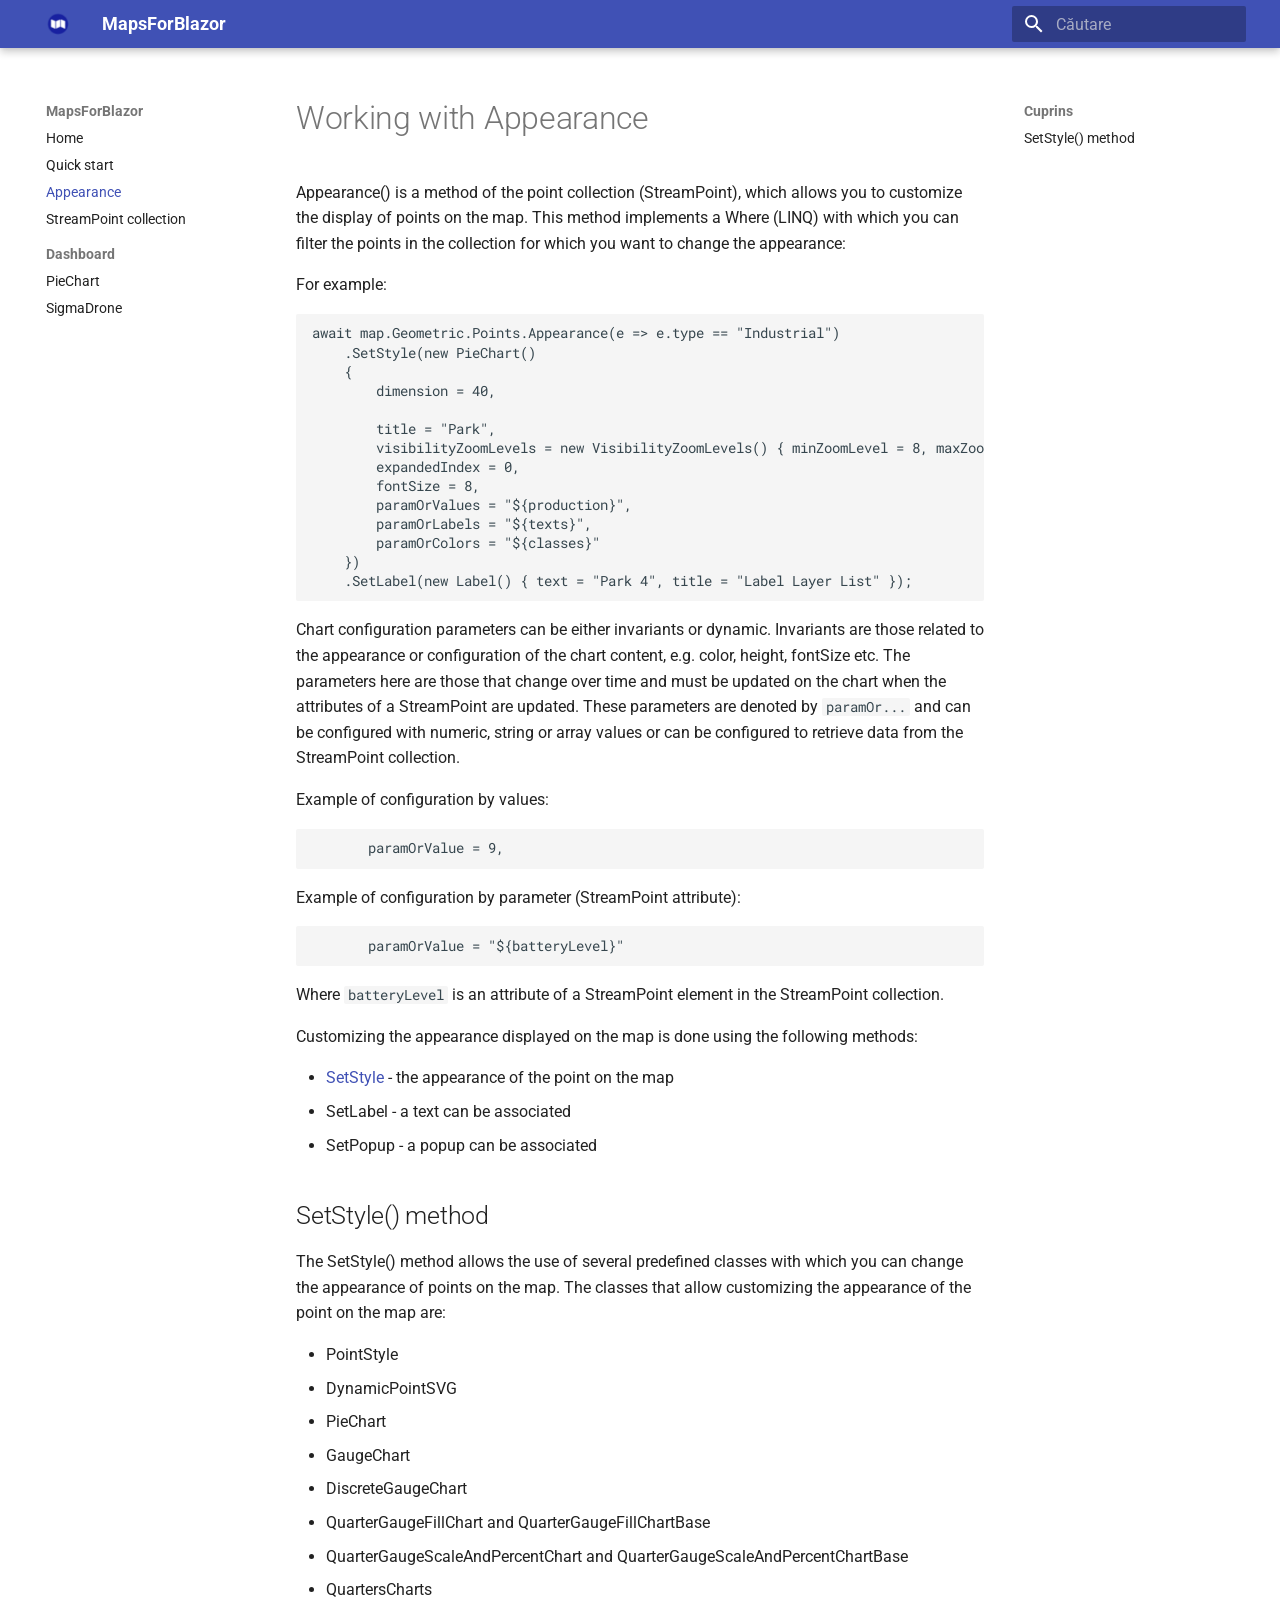
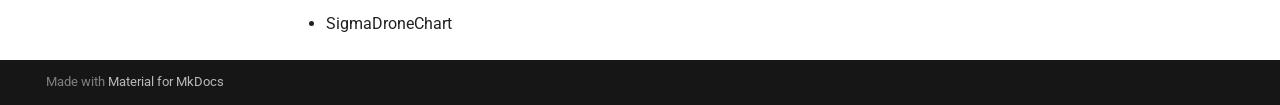
==== Appearance/index.html @ 5c86fb44 "Deployed 54bbfd3 with MkDocs version: 1.6.1" ====
<!doctype html>
<html lang="ro" class="no-js">
  <head>
    
      <meta charset="utf-8">
      <meta name="viewport" content="width=device-width,initial-scale=1">
      
      
      
      
        <link rel="prev" href="../QuickStart/">
      
      
        <link rel="next" href="../StreamPoint/">
      
      
      <link rel="icon" href="../assets/CAL.png">
      <meta name="generator" content="mkdocs-1.6.1, mkdocs-material-9.5.50">
    
    
      
        <title>Appearance - MapsForBlazor</title>
      
    
    
      <link rel="stylesheet" href="../assets/stylesheets/main.a40c8224.min.css">
      
        
        <link rel="stylesheet" href="../assets/stylesheets/palette.06af60db.min.css">
      
      


    
    
      
    
    
      
        
        
        <link rel="preconnect" href="https://fonts.gstatic.com" crossorigin>
        <link rel="stylesheet" href="https://fonts.googleapis.com/css?family=Roboto:300,300i,400,400i,700,700i%7CRoboto+Mono:400,400i,700,700i&display=fallback">
        <style>:root{--md-text-font:"Roboto";--md-code-font:"Roboto Mono"}</style>
      
    
    
    <script>__md_scope=new URL("..",location),__md_hash=e=>[...e].reduce(((e,_)=>(e<<5)-e+_.charCodeAt(0)),0),__md_get=(e,_=localStorage,t=__md_scope)=>JSON.parse(_.getItem(t.pathname+"."+e)),__md_set=(e,_,t=localStorage,a=__md_scope)=>{try{t.setItem(a.pathname+"."+e,JSON.stringify(_))}catch(e){}}</script>
    
      

    
    
    
  </head>
  
  
    
    
      
    
    
    
    
    <body dir="ltr" data-md-color-scheme="default" data-md-color-primary="indigo" data-md-color-accent="indigo">
  
    
    <input class="md-toggle" data-md-toggle="drawer" type="checkbox" id="__drawer" autocomplete="off">
    <input class="md-toggle" data-md-toggle="search" type="checkbox" id="__search" autocomplete="off">
    <label class="md-overlay" for="__drawer"></label>
    <div data-md-component="skip">
      
        
        <a href="#working-with-appearance" class="md-skip">
          Sari la conținut
        </a>
      
    </div>
    <div data-md-component="announce">
      
    </div>
    
    
      

  

<header class="md-header md-header--shadow" data-md-component="header">
  <nav class="md-header__inner md-grid" aria-label="Antet">
    <a href=".." title="MapsForBlazor" class="md-header__button md-logo" aria-label="MapsForBlazor" data-md-component="logo">
      
  <img src="../assets/CAL.png" alt="logo">

    </a>
    <label class="md-header__button md-icon" for="__drawer">
      
      <svg xmlns="http://www.w3.org/2000/svg" viewBox="0 0 24 24"><path d="M3 6h18v2H3zm0 5h18v2H3zm0 5h18v2H3z"/></svg>
    </label>
    <div class="md-header__title" data-md-component="header-title">
      <div class="md-header__ellipsis">
        <div class="md-header__topic">
          <span class="md-ellipsis">
            MapsForBlazor
          </span>
        </div>
        <div class="md-header__topic" data-md-component="header-topic">
          <span class="md-ellipsis">
            
              Appearance
            
          </span>
        </div>
      </div>
    </div>
    
      
        <form class="md-header__option" data-md-component="palette">
  
    
    
    
    <input class="md-option" data-md-color-media="" data-md-color-scheme="default" data-md-color-primary="indigo" data-md-color-accent="indigo"  aria-hidden="true"  type="radio" name="__palette" id="__palette_0">
    
  
    
    
    
    <input class="md-option" data-md-color-media="" data-md-color-scheme="slate" data-md-color-primary="indigo" data-md-color-accent="indigo"  aria-hidden="true"  type="radio" name="__palette" id="__palette_1">
    
  
</form>
      
    
    
      <script>var palette=__md_get("__palette");if(palette&&palette.color){if("(prefers-color-scheme)"===palette.color.media){var media=matchMedia("(prefers-color-scheme: light)"),input=document.querySelector(media.matches?"[data-md-color-media='(prefers-color-scheme: light)']":"[data-md-color-media='(prefers-color-scheme: dark)']");palette.color.media=input.getAttribute("data-md-color-media"),palette.color.scheme=input.getAttribute("data-md-color-scheme"),palette.color.primary=input.getAttribute("data-md-color-primary"),palette.color.accent=input.getAttribute("data-md-color-accent")}for(var[key,value]of Object.entries(palette.color))document.body.setAttribute("data-md-color-"+key,value)}</script>
    
    
    
      <label class="md-header__button md-icon" for="__search">
        
        <svg xmlns="http://www.w3.org/2000/svg" viewBox="0 0 24 24"><path d="M9.5 3A6.5 6.5 0 0 1 16 9.5c0 1.61-.59 3.09-1.56 4.23l.27.27h.79l5 5-1.5 1.5-5-5v-.79l-.27-.27A6.52 6.52 0 0 1 9.5 16 6.5 6.5 0 0 1 3 9.5 6.5 6.5 0 0 1 9.5 3m0 2C7 5 5 7 5 9.5S7 14 9.5 14 14 12 14 9.5 12 5 9.5 5"/></svg>
      </label>
      <div class="md-search" data-md-component="search" role="dialog">
  <label class="md-search__overlay" for="__search"></label>
  <div class="md-search__inner" role="search">
    <form class="md-search__form" name="search">
      <input type="text" class="md-search__input" name="query" aria-label="Căutare" placeholder="Căutare" autocapitalize="off" autocorrect="off" autocomplete="off" spellcheck="false" data-md-component="search-query" required>
      <label class="md-search__icon md-icon" for="__search">
        
        <svg xmlns="http://www.w3.org/2000/svg" viewBox="0 0 24 24"><path d="M9.5 3A6.5 6.5 0 0 1 16 9.5c0 1.61-.59 3.09-1.56 4.23l.27.27h.79l5 5-1.5 1.5-5-5v-.79l-.27-.27A6.52 6.52 0 0 1 9.5 16 6.5 6.5 0 0 1 3 9.5 6.5 6.5 0 0 1 9.5 3m0 2C7 5 5 7 5 9.5S7 14 9.5 14 14 12 14 9.5 12 5 9.5 5"/></svg>
        
        <svg xmlns="http://www.w3.org/2000/svg" viewBox="0 0 24 24"><path d="M20 11v2H8l5.5 5.5-1.42 1.42L4.16 12l7.92-7.92L13.5 5.5 8 11z"/></svg>
      </label>
      <nav class="md-search__options" aria-label="Caută">
        
        <button type="reset" class="md-search__icon md-icon" title="Resetează" aria-label="Resetează" tabindex="-1">
          
          <svg xmlns="http://www.w3.org/2000/svg" viewBox="0 0 24 24"><path d="M19 6.41 17.59 5 12 10.59 6.41 5 5 6.41 10.59 12 5 17.59 6.41 19 12 13.41 17.59 19 19 17.59 13.41 12z"/></svg>
        </button>
      </nav>
      
    </form>
    <div class="md-search__output">
      <div class="md-search__scrollwrap" tabindex="0" data-md-scrollfix>
        <div class="md-search-result" data-md-component="search-result">
          <div class="md-search-result__meta">
            Inițializare căutare
          </div>
          <ol class="md-search-result__list" role="presentation"></ol>
        </div>
      </div>
    </div>
  </div>
</div>
    
    
  </nav>
  
</header>
    
    <div class="md-container" data-md-component="container">
      
      
        
          
        
      
      <main class="md-main" data-md-component="main">
        <div class="md-main__inner md-grid">
          
            
              
              <div class="md-sidebar md-sidebar--primary" data-md-component="sidebar" data-md-type="navigation" >
                <div class="md-sidebar__scrollwrap">
                  <div class="md-sidebar__inner">
                    



<nav class="md-nav md-nav--primary" aria-label="Navigație" data-md-level="0">
  <label class="md-nav__title" for="__drawer">
    <a href=".." title="MapsForBlazor" class="md-nav__button md-logo" aria-label="MapsForBlazor" data-md-component="logo">
      
  <img src="../assets/CAL.png" alt="logo">

    </a>
    MapsForBlazor
  </label>
  
  <ul class="md-nav__list" data-md-scrollfix>
    
      
      
  
  
  
  
    <li class="md-nav__item">
      <a href=".." class="md-nav__link">
        
  
  <span class="md-ellipsis">
    Home
  </span>
  

      </a>
    </li>
  

    
      
      
  
  
  
  
    <li class="md-nav__item">
      <a href="../QuickStart/" class="md-nav__link">
        
  
  <span class="md-ellipsis">
    Quick start
  </span>
  

      </a>
    </li>
  

    
      
      
  
  
    
  
  
  
    <li class="md-nav__item md-nav__item--active">
      
      <input class="md-nav__toggle md-toggle" type="checkbox" id="__toc">
      
      
        
      
      
        <label class="md-nav__link md-nav__link--active" for="__toc">
          
  
  <span class="md-ellipsis">
    Appearance
  </span>
  

          <span class="md-nav__icon md-icon"></span>
        </label>
      
      <a href="./" class="md-nav__link md-nav__link--active">
        
  
  <span class="md-ellipsis">
    Appearance
  </span>
  

      </a>
      
        

<nav class="md-nav md-nav--secondary" aria-label="Cuprins">
  
  
  
    
  
  
    <label class="md-nav__title" for="__toc">
      <span class="md-nav__icon md-icon"></span>
      Cuprins
    </label>
    <ul class="md-nav__list" data-md-component="toc" data-md-scrollfix>
      
        <li class="md-nav__item">
  <a href="#setstyle-method" class="md-nav__link">
    <span class="md-ellipsis">
      SetStyle() method
    </span>
  </a>
  
</li>
      
    </ul>
  
</nav>
      
    </li>
  

    
      
      
  
  
  
  
    <li class="md-nav__item">
      <a href="../StreamPoint/" class="md-nav__link">
        
  
  <span class="md-ellipsis">
    StreamPoint collection
  </span>
  

      </a>
    </li>
  

    
      
      
  
  
  
  
    
    
    
      
        
        
      
    
    
    <li class="md-nav__item md-nav__item--section md-nav__item--nested">
      
        
        
          
        
        <input class="md-nav__toggle md-toggle md-toggle--indeterminate" type="checkbox" id="__nav_5" >
        
          
          <label class="md-nav__link" for="__nav_5" id="__nav_5_label" tabindex="">
            
  
  <span class="md-ellipsis">
    Dashboard
  </span>
  

            <span class="md-nav__icon md-icon"></span>
          </label>
        
        <nav class="md-nav" data-md-level="1" aria-labelledby="__nav_5_label" aria-expanded="false">
          <label class="md-nav__title" for="__nav_5">
            <span class="md-nav__icon md-icon"></span>
            Dashboard
          </label>
          <ul class="md-nav__list" data-md-scrollfix>
            
              
                
  
  
  
  
    <li class="md-nav__item">
      <a href="../PieChart/" class="md-nav__link">
        
  
  <span class="md-ellipsis">
    PieChart
  </span>
  

      </a>
    </li>
  

              
            
              
                
  
  
  
  
    <li class="md-nav__item">
      <a href="../Drone/" class="md-nav__link">
        
  
  <span class="md-ellipsis">
    SigmaDrone
  </span>
  

      </a>
    </li>
  

              
            
          </ul>
        </nav>
      
    </li>
  

    
  </ul>
</nav>
                  </div>
                </div>
              </div>
            
            
              
              <div class="md-sidebar md-sidebar--secondary" data-md-component="sidebar" data-md-type="toc" >
                <div class="md-sidebar__scrollwrap">
                  <div class="md-sidebar__inner">
                    

<nav class="md-nav md-nav--secondary" aria-label="Cuprins">
  
  
  
    
  
  
    <label class="md-nav__title" for="__toc">
      <span class="md-nav__icon md-icon"></span>
      Cuprins
    </label>
    <ul class="md-nav__list" data-md-component="toc" data-md-scrollfix>
      
        <li class="md-nav__item">
  <a href="#setstyle-method" class="md-nav__link">
    <span class="md-ellipsis">
      SetStyle() method
    </span>
  </a>
  
</li>
      
    </ul>
  
</nav>
                  </div>
                </div>
              </div>
            
          
          
            <div class="md-content" data-md-component="content">
              <article class="md-content__inner md-typeset">
                
                  


<h1 id="working-with-appearance">Working with Appearance</h1>
<p>Appearance() is a method of the point collection (StreamPoint), which allows you to customize the display of points on the map. This method implements a Where (LINQ) with which you can filter the points in the collection for which you want to change the appearance:</p>
<p>For example:</p>
<pre><code>await map.Geometric.Points.Appearance(e =&gt; e.type == "Industrial")
    .SetStyle(new PieChart()
    {
        dimension = 40,

        title = "Park",
        visibilityZoomLevels = new VisibilityZoomLevels() { minZoomLevel = 8, maxZoomLevel = 10 },
        expandedIndex = 0,
        fontSize = 8,
        paramOrValues = "${production}",
        paramOrLabels = "${texts}",
        paramOrColors = "${classes}"
    })
    .SetLabel(new Label() { text = "Park 4", title = "Label Layer List" });
</code></pre>
<p>Chart configuration parameters can be either invariants or dynamic. Invariants are those related to the appearance or configuration of the chart content, e.g. color, height, fontSize etc.
The parameters here are those that change over time and must be updated on the chart when the attributes of a StreamPoint are updated. 
These parameters are denoted by <code>paramOr...</code> and can be configured with numeric, string or array values ​​or can be configured to retrieve data from the StreamPoint collection.</p>
<p>Example of configuration by values:</p>
<pre><code>       paramOrValue = 9,
</code></pre>
<p>Example of configuration by parameter (StreamPoint attribute):</p>
<pre><code>       paramOrValue = "${batteryLevel}"
</code></pre>
<p>Where <code>batteryLevel</code> is an attribute of a StreamPoint element in the StreamPoint collection.</p>
<p>Customizing the appearance displayed on the map is done using the following methods:</p>
<ul>
<li><a href="https://github.com/ichim/MapsForBlazor-nuget/tree/main/StreamPoint%20Collection/Appearance/SetStyle">SetStyle</a> - the appearance of the point on the map</li>
<li>SetLabel - a text can be associated</li>
<li>SetPopup - a popup can be associated</li>
</ul>
<h2 id="setstyle-method">SetStyle() method</h2>
<p>The SetStyle() method allows the use of several predefined classes with which you can change the appearance of points on the map.
The classes that allow customizing the appearance of the point on the map are:</p>
<ul>
<li>PointStyle</li>
<li>DynamicPointSVG</li>
<li>PieChart</li>
<li>GaugeChart</li>
<li>DiscreteGaugeChart</li>
<li>QuarterGaugeFillChart and QuarterGaugeFillChartBase</li>
<li>QuarterGaugeScaleAndPercentChart and QuarterGaugeScaleAndPercentChartBase</li>
<li>QuartersCharts</li>
<li>SigmaDroneChart</li>
</ul>












                
              </article>
            </div>
          
          
<script>var target=document.getElementById(location.hash.slice(1));target&&target.name&&(target.checked=target.name.startsWith("__tabbed_"))</script>
        </div>
        
      </main>
      
        <footer class="md-footer">
  
  <div class="md-footer-meta md-typeset">
    <div class="md-footer-meta__inner md-grid">
      <div class="md-copyright">
  
  
    Made with
    <a href="https://squidfunk.github.io/mkdocs-material/" target="_blank" rel="noopener">
      Material for MkDocs
    </a>
  
</div>
      
    </div>
  </div>
</footer>
      
    </div>
    <div class="md-dialog" data-md-component="dialog">
      <div class="md-dialog__inner md-typeset"></div>
    </div>
    
    
    <script id="__config" type="application/json">{"base": "..", "features": ["navigation.sections", "navigation.expand"], "search": "../assets/javascripts/workers/search.f8cc74c7.min.js", "translations": {"clipboard.copied": "Copiat \u00een clipboard", "clipboard.copy": "Copiaz\u0103 \u00een clipboard", "search.result.more.one": "\u00cenc\u0103 1 pe aceast\u0103 pagin\u0103", "search.result.more.other": "\u00cenc\u0103 # pe aceast\u0103 pagin\u0103", "search.result.none": "Nu a fost g\u0103sit niciun document", "search.result.one": "1 document g\u0103sit", "search.result.other": "# documente g\u0103site", "search.result.placeholder": "Tasteaz\u0103 pentru a \u00eencepe c\u0103utarea", "search.result.term.missing": "Lips\u0103", "select.version": "Selecteaz\u0103 versuine"}}</script>
    
    
      <script src="../assets/javascripts/bundle.60a45f97.min.js"></script>
      
    
  </body>
</html>
---- assets/stylesheets/main.a40c8224.min.css ----
@charset "UTF-8";html{-webkit-text-size-adjust:none;-moz-text-size-adjust:none;text-size-adjust:none;box-sizing:border-box}*,:after,:before{box-sizing:inherit}@media (prefers-reduced-motion){*,:after,:before{transition:none!important}}body{margin:0}a,button,input,label{-webkit-tap-highlight-color:transparent}a{color:inherit;text-decoration:none}hr{border:0;box-sizing:initial;display:block;height:.05rem;overflow:visible;padding:0}small{font-size:80%}sub,sup{line-height:1em}img{border-style:none}table{border-collapse:initial;border-spacing:0}td,th{font-weight:400;vertical-align:top}button{background:#0000;border:0;font-family:inherit;font-size:inherit;margin:0;padding:0}input{border:0;outline:none}:root{--md-primary-fg-color:#4051b5;--md-primary-fg-color--light:#5d6cc0;--md-primary-fg-color--dark:#303fa1;--md-primary-bg-color:#fff;--md-primary-bg-color--light:#ffffffb3;--md-accent-fg-color:#526cfe;--md-accent-fg-color--transparent:#526cfe1a;--md-accent-bg-color:#fff;--md-accent-bg-color--light:#ffffffb3}[data-md-color-scheme=default]{color-scheme:light}[data-md-color-scheme=default] img[src$="#gh-dark-mode-only"],[data-md-color-scheme=default] img[src$="#only-dark"]{display:none}:root,[data-md-color-scheme=default]{--md-hue:225deg;--md-default-fg-color:#000000de;--md-default-fg-color--light:#0000008a;--md-default-fg-color--lighter:#00000052;--md-default-fg-color--lightest:#00000012;--md-default-bg-color:#fff;--md-default-bg-color--light:#ffffffb3;--md-default-bg-color--lighter:#ffffff4d;--md-default-bg-color--lightest:#ffffff1f;--md-code-fg-color:#36464e;--md-code-bg-color:#f5f5f5;--md-code-hl-color:#4287ff;--md-code-hl-color--light:#4287ff1a;--md-code-hl-number-color:#d52a2a;--md-code-hl-special-color:#db1457;--md-code-hl-function-color:#a846b9;--md-code-hl-constant-color:#6e59d9;--md-code-hl-keyword-color:#3f6ec6;--md-code-hl-string-color:#1c7d4d;--md-code-hl-name-color:var(--md-code-fg-color);--md-code-hl-operator-color:var(--md-default-fg-color--light);--md-code-hl-punctuation-color:var(--md-default-fg-color--light);--md-code-hl-comment-color:var(--md-default-fg-color--light);--md-code-hl-generic-color:var(--md-default-fg-color--light);--md-code-hl-variable-color:var(--md-default-fg-color--light);--md-typeset-color:var(--md-default-fg-color);--md-typeset-a-color:var(--md-primary-fg-color);--md-typeset-del-color:#f5503d26;--md-typeset-ins-color:#0bd57026;--md-typeset-kbd-color:#fafafa;--md-typeset-kbd-accent-color:#fff;--md-typeset-kbd-border-color:#b8b8b8;--md-typeset-mark-color:#ffff0080;--md-typeset-table-color:#0000001f;--md-typeset-table-color--light:rgba(0,0,0,.035);--md-admonition-fg-color:var(--md-default-fg-color);--md-admonition-bg-color:var(--md-default-bg-color);--md-warning-fg-color:#000000de;--md-warning-bg-color:#ff9;--md-footer-fg-color:#fff;--md-footer-fg-color--light:#ffffffb3;--md-footer-fg-color--lighter:#ffffff73;--md-footer-bg-color:#000000de;--md-footer-bg-color--dark:#00000052;--md-shadow-z1:0 0.2rem 0.5rem #0000000d,0 0 0.05rem #0000001a;--md-shadow-z2:0 0.2rem 0.5rem #0000001a,0 0 0.05rem #00000040;--md-shadow-z3:0 0.2rem 0.5rem #0003,0 0 0.05rem #00000059}.md-icon svg{fill:currentcolor;display:block;height:1.2rem;width:1.2rem}body{-webkit-font-smoothing:antialiased;-moz-osx-font-smoothing:grayscale;--md-text-font-family:var(--md-text-font,_),-apple-system,BlinkMacSystemFont,Helvetica,Arial,sans-serif;--md-code-font-family:var(--md-code-font,_),SFMono-Regular,Consolas,Menlo,monospace}aside,body,input{font-feature-settings:"kern","liga";color:var(--md-typeset-color);font-family:var(--md-text-font-family)}code,kbd,pre{font-feature-settings:"kern";font-family:var(--md-code-font-family)}:root{--md-typeset-table-sort-icon:url('data:image/svg+xml;charset=utf-8,<svg xmlns="http://www.w3.org/2000/svg" viewBox="0 0 24 24"><path d="m18 21-4-4h3V7h-3l4-4 4 4h-3v10h3M2 19v-2h10v2M2 13v-2h7v2M2 7V5h4v2z"/></svg>');--md-typeset-table-sort-icon--asc:url('data:image/svg+xml;charset=utf-8,<svg xmlns="http://www.w3.org/2000/svg" viewBox="0 0 24 24"><path d="M19 17h3l-4 4-4-4h3V3h2M2 17h10v2H2M6 5v2H2V5m0 6h7v2H2z"/></svg>');--md-typeset-table-sort-icon--desc:url('data:image/svg+xml;charset=utf-8,<svg xmlns="http://www.w3.org/2000/svg" viewBox="0 0 24 24"><path d="M19 7h3l-4-4-4 4h3v14h2M2 17h10v2H2M6 5v2H2V5m0 6h7v2H2z"/></svg>')}.md-typeset{-webkit-print-color-adjust:exact;color-adjust:exact;font-size:.8rem;line-height:1.6}@media print{.md-typeset{font-size:.68rem}}.md-typeset blockquote,.md-typeset dl,.md-typeset figure,.md-typeset ol,.md-typeset pre,.md-typeset ul{margin-bottom:1em;margin-top:1em}.md-typeset h1{color:var(--md-default-fg-color--light);font-size:2em;line-height:1.3;margin:0 0 1.25em}.md-typeset h1,.md-typeset h2{font-weight:300;letter-spacing:-.01em}.md-typeset h2{font-size:1.5625em;line-height:1.4;margin:1.6em 0 .64em}.md-typeset h3{font-size:1.25em;font-weight:400;letter-spacing:-.01em;line-height:1.5;margin:1.6em 0 .8em}.md-typeset h2+h3{margin-top:.8em}.md-typeset h4{font-weight:700;letter-spacing:-.01em;margin:1em 0}.md-typeset h5,.md-typeset h6{color:var(--md-default-fg-color--light);font-size:.8em;font-weight:700;letter-spacing:-.01em;margin:1.25em 0}.md-typeset h5{text-transform:uppercase}.md-typeset h5 code{text-transform:none}.md-typeset hr{border-bottom:.05rem solid var(--md-default-fg-color--lightest);display:flow-root;margin:1.5em 0}.md-typeset a{color:var(--md-typeset-a-color);word-break:break-word}.md-typeset a,.md-typeset a:before{transition:color 125ms}.md-typeset a:focus,.md-typeset a:hover{color:var(--md-accent-fg-color)}.md-typeset a:focus code,.md-typeset a:hover code{background-color:var(--md-accent-fg-color--transparent)}.md-typeset a code{color:currentcolor;transition:background-color 125ms}.md-typeset a.focus-visible{outline-color:var(--md-accent-fg-color);outline-offset:.2rem}.md-typeset code,.md-typeset kbd,.md-typeset pre{color:var(--md-code-fg-color);direction:ltr;font-variant-ligatures:none}@media print{.md-typeset code,.md-typeset kbd,.md-typeset pre{white-space:pre-wrap}}.md-typeset code{background-color:var(--md-code-bg-color);border-radius:.1rem;-webkit-box-decoration-break:clone;box-decoration-break:clone;font-size:.85em;padding:0 .2941176471em;word-break:break-word}.md-typeset code:not(.focus-visible){-webkit-tap-highlight-color:transparent;outline:none}.md-typeset pre{display:flow-root;line-height:1.4;position:relative}.md-typeset pre>code{-webkit-box-decoration-break:slice;box-decoration-break:slice;box-shadow:none;display:block;margin:0;outline-color:var(--md-accent-fg-color);overflow:auto;padding:.7720588235em 1.1764705882em;scrollbar-color:var(--md-default-fg-color--lighter) #0000;scrollbar-width:thin;touch-action:auto;word-break:normal}.md-typeset pre>code:hover{scrollbar-color:var(--md-accent-fg-color) #0000}.md-typeset pre>code::-webkit-scrollbar{height:.2rem;width:.2rem}.md-typeset pre>code::-webkit-scrollbar-thumb{background-color:var(--md-default-fg-color--lighter)}.md-typeset pre>code::-webkit-scrollbar-thumb:hover{background-color:var(--md-accent-fg-color)}.md-typeset kbd{background-color:var(--md-typeset-kbd-color);border-radius:.1rem;box-shadow:0 .1rem 0 .05rem var(--md-typeset-kbd-border-color),0 .1rem 0 var(--md-typeset-kbd-border-color),0 -.1rem .2rem var(--md-typeset-kbd-accent-color) inset;color:var(--md-default-fg-color);display:inline-block;font-size:.75em;padding:0 .6666666667em;vertical-align:text-top;word-break:break-word}.md-typeset mark{background-color:var(--md-typeset-mark-color);-webkit-box-decoration-break:clone;box-decoration-break:clone;color:inherit;word-break:break-word}.md-typeset abbr{border-bottom:.05rem dotted var(--md-default-fg-color--light);cursor:help;text-decoration:none}.md-typeset small{opacity:.75}[dir=ltr] .md-typeset sub,[dir=ltr] .md-typeset sup{margin-left:.078125em}[dir=rtl] .md-typeset sub,[dir=rtl] .md-typeset sup{margin-right:.078125em}[dir=ltr] .md-typeset blockquote{padding-left:.6rem}[dir=rtl] .md-typeset blockquote{padding-right:.6rem}[dir=ltr] .md-typeset blockquote{border-left:.2rem solid var(--md-default-fg-color--lighter)}[dir=rtl] .md-typeset blockquote{border-right:.2rem solid var(--md-default-fg-color--lighter)}.md-typeset blockquote{color:var(--md-default-fg-color--light);margin-left:0;margin-right:0}.md-typeset ul{list-style-type:disc}.md-typeset ul[type]{list-style-type:revert-layer}[dir=ltr] .md-typeset ol,[dir=ltr] .md-typeset ul{margin-left:.625em}[dir=rtl] .md-typeset ol,[dir=rtl] .md-typeset ul{margin-right:.625em}.md-typeset ol,.md-typeset ul{padding:0}.md-typeset ol:not([hidden]),.md-typeset ul:not([hidden]){display:flow-root}.md-typeset ol ol,.md-typeset ul ol{list-style-type:lower-alpha}.md-typeset ol ol ol,.md-typeset ul ol ol{list-style-type:lower-roman}.md-typeset ol ol ol ol,.md-typeset ul ol ol ol{list-style-type:upper-alpha}.md-typeset ol ol ol ol ol,.md-typeset ul ol ol ol ol{list-style-type:upper-roman}.md-typeset ol[type],.md-typeset ul[type]{list-style-type:revert-layer}[dir=ltr] .md-typeset ol li,[dir=ltr] .md-typeset ul li{margin-left:1.25em}[dir=rtl] .md-typeset ol li,[dir=rtl] .md-typeset ul li{margin-right:1.25em}.md-typeset ol li,.md-typeset ul li{margin-bottom:.5em}.md-typeset ol li blockquote,.md-typeset ol li p,.md-typeset ul li blockquote,.md-typeset ul li p{margin:.5em 0}.md-typeset ol li:last-child,.md-typeset ul li:last-child{margin-bottom:0}[dir=ltr] .md-typeset ol li ol,[dir=ltr] .md-typeset ol li ul,[dir=ltr] .md-typeset ul li ol,[dir=ltr] .md-typeset ul li ul{margin-left:.625em}[dir=rtl] .md-typeset ol li ol,[dir=rtl] .md-typeset ol li ul,[dir=rtl] .md-typeset ul li ol,[dir=rtl] .md-typeset ul li ul{margin-right:.625em}.md-typeset ol li ol,.md-typeset ol li ul,.md-typeset ul li ol,.md-typeset ul li ul{margin-bottom:.5em;margin-top:.5em}[dir=ltr] .md-typeset dd{margin-left:1.875em}[dir=rtl] .md-typeset dd{margin-right:1.875em}.md-typeset dd{margin-bottom:1.5em;margin-top:1em}.md-typeset img,.md-typeset svg,.md-typeset video{height:auto;max-width:100%}.md-typeset img[align=left]{margin:1em 1em 1em 0}.md-typeset img[align=right]{margin:1em 0 1em 1em}.md-typeset img[align]:only-child{margin-top:0}.md-typeset figure{display:flow-root;margin:1em auto;max-width:100%;text-align:center;width:-moz-fit-content;width:fit-content}.md-typeset figure img{display:block;margin:0 auto}.md-typeset figcaption{font-style:italic;margin:1em auto;max-width:24rem}.md-typeset iframe{max-width:100%}.md-typeset table:not([class]){background-color:var(--md-default-bg-color);border:.05rem solid var(--md-typeset-table-color);border-radius:.1rem;display:inline-block;font-size:.64rem;max-width:100%;overflow:auto;touch-action:auto}@media print{.md-typeset table:not([class]){display:table}}.md-typeset table:not([class])+*{margin-top:1.5em}.md-typeset table:not([class]) td>:first-child,.md-typeset table:not([class]) th>:first-child{margin-top:0}.md-typeset table:not([class]) td>:last-child,.md-typeset table:not([class]) th>:last-child{margin-bottom:0}.md-typeset table:not([class]) td:not([align]),.md-typeset table:not([class]) th:not([align]){text-align:left}[dir=rtl] .md-typeset table:not([class]) td:not([align]),[dir=rtl] .md-typeset table:not([class]) th:not([align]){text-align:right}.md-typeset table:not([class]) th{font-weight:700;min-width:5rem;padding:.9375em 1.25em;vertical-align:top}.md-typeset table:not([class]) td{border-top:.05rem solid var(--md-typeset-table-color);padding:.9375em 1.25em;vertical-align:top}.md-typeset table:not([class]) tbody tr{transition:background-color 125ms}.md-typeset table:not([class]) tbody tr:hover{background-color:var(--md-typeset-table-color--light);box-shadow:0 .05rem 0 var(--md-default-bg-color) inset}.md-typeset table:not([class]) a{word-break:normal}.md-typeset table th[role=columnheader]{cursor:pointer}[dir=ltr] .md-typeset table th[role=columnheader]:after{margin-left:.5em}[dir=rtl] .md-typeset table th[role=columnheader]:after{margin-right:.5em}.md-typeset table th[role=columnheader]:after{content:"";display:inline-block;height:1.2em;-webkit-mask-image:var(--md-typeset-table-sort-icon);mask-image:var(--md-typeset-table-sort-icon);-webkit-mask-repeat:no-repeat;mask-repeat:no-repeat;-webkit-mask-size:contain;mask-size:contain;transition:background-color 125ms;vertical-align:text-bottom;width:1.2em}.md-typeset table th[role=columnheader]:hover:after{background-color:var(--md-default-fg-color--lighter)}.md-typeset table th[role=columnheader][aria-sort=ascending]:after{background-color:var(--md-default-fg-color--light);-webkit-mask-image:var(--md-typeset-table-sort-icon--asc);mask-image:var(--md-typeset-table-sort-icon--asc)}.md-typeset table th[role=columnheader][aria-sort=descending]:after{background-color:var(--md-default-fg-color--light);-webkit-mask-image:var(--md-typeset-table-sort-icon--desc);mask-image:var(--md-typeset-table-sort-icon--desc)}.md-typeset__scrollwrap{margin:1em -.8rem;overflow-x:auto;touch-action:auto}.md-typeset__table{display:inline-block;margin-bottom:.5em;padding:0 .8rem}@media print{.md-typeset__table{display:block}}html .md-typeset__table table{display:table;margin:0;overflow:hidden;width:100%}@media screen and (max-width:44.984375em){.md-content__inner>pre{margin:1em -.8rem}.md-content__inner>pre code{border-radius:0}}.md-typeset .md-author{border-radius:100%;display:block;flex-shrink:0;height:1.6rem;overflow:hidden;position:relative;transition:color 125ms,transform 125ms;width:1.6rem}.md-typeset .md-author img{display:block}.md-typeset .md-author--more{background:var(--md-default-fg-color--lightest);color:var(--md-default-fg-color--lighter);font-size:.6rem;font-weight:700;line-height:1.6rem;text-align:center}.md-typeset .md-author--long{height:2.4rem;width:2.4rem}.md-typeset a.md-author{transform:scale(1)}.md-typeset a.md-author img{border-radius:100%;filter:grayscale(100%) opacity(75%);transition:filter 125ms}.md-typeset a.md-author:focus,.md-typeset a.md-author:hover{transform:scale(1.1);z-index:1}.md-typeset a.md-author:focus img,.md-typeset a.md-author:hover img{filter:grayscale(0)}.md-banner{background-color:var(--md-footer-bg-color);color:var(--md-footer-fg-color);overflow:auto}@media print{.md-banner{display:none}}.md-banner--warning{background-color:var(--md-warning-bg-color);color:var(--md-warning-fg-color)}.md-banner__inner{font-size:.7rem;margin:.6rem auto;padding:0 .8rem}[dir=ltr] .md-banner__button{float:right}[dir=rtl] .md-banner__button{float:left}.md-banner__button{color:inherit;cursor:pointer;transition:opacity .25s}.no-js .md-banner__button{display:none}.md-banner__button:hover{opacity:.7}html{font-size:125%;height:100%;overflow-x:hidden}@media screen and (min-width:100em){html{font-size:137.5%}}@media screen and (min-width:125em){html{font-size:150%}}body{background-color:var(--md-default-bg-color);display:flex;flex-direction:column;font-size:.5rem;min-height:100%;position:relative;width:100%}@media print{body{display:block}}@media screen and (max-width:59.984375em){body[data-md-scrolllock]{position:fixed}}.md-grid{margin-left:auto;margin-right:auto;max-width:61rem}.md-container{display:flex;flex-direction:column;flex-grow:1}@media print{.md-container{display:block}}.md-main{flex-grow:1}.md-main__inner{display:flex;height:100%;margin-top:1.5rem}.md-ellipsis{overflow:hidden;text-overflow:ellipsis}.md-toggle{display:none}.md-option{height:0;opacity:0;position:absolute;width:0}.md-option:checked+label:not([hidden]){display:block}.md-option.focus-visible+label{outline-color:var(--md-accent-fg-color);outline-style:auto}.md-skip{background-color:var(--md-default-fg-color);border-radius:.1rem;color:var(--md-default-bg-color);font-size:.64rem;margin:.5rem;opacity:0;outline-color:var(--md-accent-fg-color);padding:.3rem .5rem;position:fixed;transform:translateY(.4rem);z-index:-1}.md-skip:focus{opacity:1;transform:translateY(0);transition:transform .25s cubic-bezier(.4,0,.2,1),opacity 175ms 75ms;z-index:10}@page{margin:25mm}:root{--md-clipboard-icon:url('data:image/svg+xml;charset=utf-8,<svg xmlns="http://www.w3.org/2000/svg" viewBox="0 0 24 24"><path d="M19 21H8V7h11m0-2H8a2 2 0 0 0-2 2v14a2 2 0 0 0 2 2h11a2 2 0 0 0 2-2V7a2 2 0 0 0-2-2m-3-4H4a2 2 0 0 0-2 2v14h2V3h12z"/></svg>')}.md-clipboard{border-radius:.1rem;color:var(--md-default-fg-color--lightest);cursor:pointer;height:1.5em;outline-color:var(--md-accent-fg-color);outline-offset:.1rem;position:absolute;right:.5em;top:.5em;transition:color .25s;width:1.5em;z-index:1}@media print{.md-clipboard{display:none}}.md-clipboard:not(.focus-visible){-webkit-tap-highlight-color:transparent;outline:none}:hover>.md-clipboard{color:var(--md-default-fg-color--light)}.md-clipboard:focus,.md-clipboard:hover{color:var(--md-accent-fg-color)}.md-clipboard:after{background-color:currentcolor;content:"";display:block;height:1.125em;margin:0 auto;-webkit-mask-image:var(--md-clipboard-icon);mask-image:var(--md-clipboard-icon);-webkit-mask-position:center;mask-position:center;-webkit-mask-repeat:no-repeat;mask-repeat:no-repeat;-webkit-mask-size:contain;mask-size:contain;width:1.125em}.md-clipboard--inline{cursor:pointer}.md-clipboard--inline code{transition:color .25s,background-color .25s}.md-clipboard--inline:focus code,.md-clipboard--inline:hover code{background-color:var(--md-accent-fg-color--transparent);color:var(--md-accent-fg-color)}.md-typeset .md-code__content{display:grid}@keyframes consent{0%{opacity:0;transform:translateY(100%)}to{opacity:1;transform:translateY(0)}}@keyframes overlay{0%{opacity:0}to{opacity:1}}.md-consent__overlay{animation:overlay .25s both;-webkit-backdrop-filter:blur(.1rem);backdrop-filter:blur(.1rem);background-color:#0000008a;height:100%;opacity:1;position:fixed;top:0;width:100%;z-index:5}.md-consent__inner{animation:consent .5s cubic-bezier(.1,.7,.1,1) both;background-color:var(--md-default-bg-color);border:0;border-radius:.1rem;bottom:0;box-shadow:0 0 .2rem #0000001a,0 .2rem .4rem #0003;max-height:100%;overflow:auto;padding:0;position:fixed;width:100%;z-index:5}.md-consent__form{padding:.8rem}.md-consent__settings{display:none;margin:1em 0}input:checked+.md-consent__settings{display:block}.md-consent__controls{margin-bottom:.8rem}.md-typeset .md-consent__controls .md-button{display:inline}@media screen and (max-width:44.984375em){.md-typeset .md-consent__controls .md-button{display:block;margin-top:.4rem;text-align:center;width:100%}}.md-consent label{cursor:pointer}.md-content{flex-grow:1;min-width:0}.md-content__inner{margin:0 .8rem 1.2rem;padding-top:.6rem}@media screen and (min-width:76.25em){[dir=ltr] .md-sidebar--primary:not([hidden])~.md-content>.md-content__inner{margin-left:1.2rem}[dir=ltr] .md-sidebar--secondary:not([hidden])~.md-content>.md-content__inner,[dir=rtl] .md-sidebar--primary:not([hidden])~.md-content>.md-content__inner{margin-right:1.2rem}[dir=rtl] .md-sidebar--secondary:not([hidden])~.md-content>.md-content__inner{margin-left:1.2rem}}.md-content__inner:before{content:"";display:block;height:.4rem}.md-content__inner>:last-child{margin-bottom:0}[dir=ltr] .md-content__button{float:right}[dir=rtl] .md-content__button{float:left}[dir=ltr] .md-content__button{margin-left:.4rem}[dir=rtl] .md-content__button{margin-right:.4rem}.md-content__button{margin:.4rem 0;padding:0}@media print{.md-content__button{display:none}}.md-typeset .md-content__button{color:var(--md-default-fg-color--lighter)}.md-content__button svg{display:inline;vertical-align:top}[dir=rtl] .md-content__button svg{transform:scaleX(-1)}[dir=ltr] .md-dialog{right:.8rem}[dir=rtl] .md-dialog{left:.8rem}.md-dialog{background-color:var(--md-default-fg-color);border-radius:.1rem;bottom:.8rem;box-shadow:var(--md-shadow-z3);min-width:11.1rem;opacity:0;padding:.4rem .6rem;pointer-events:none;position:fixed;transform:translateY(100%);transition:transform 0ms .4s,opacity .4s;z-index:4}@media print{.md-dialog{display:none}}.md-dialog--active{opacity:1;pointer-events:auto;transform:translateY(0);transition:transform .4s cubic-bezier(.075,.85,.175,1),opacity .4s}.md-dialog__inner{color:var(--md-default-bg-color);font-size:.7rem}.md-feedback{margin:2em 0 1em;text-align:center}.md-feedback fieldset{border:none;margin:0;padding:0}.md-feedback__title{font-weight:700;margin:1em auto}.md-feedback__inner{position:relative}.md-feedback__list{display:flex;flex-wrap:wrap;place-content:baseline center;position:relative}.md-feedback__list:hover .md-icon:not(:disabled){color:var(--md-default-fg-color--lighter)}:disabled .md-feedback__list{min-height:1.8rem}.md-feedback__icon{color:var(--md-default-fg-color--light);cursor:pointer;flex-shrink:0;margin:0 .1rem;transition:color 125ms}.md-feedback__icon:not(:disabled).md-icon:hover{color:var(--md-accent-fg-color)}.md-feedback__icon:disabled{color:var(--md-default-fg-color--lightest);pointer-events:none}.md-feedback__note{opacity:0;position:relative;transform:translateY(.4rem);transition:transform .4s cubic-bezier(.1,.7,.1,1),opacity .15s}.md-feedback__note>*{margin:0 auto;max-width:16rem}:disabled .md-feedback__note{opacity:1;transform:translateY(0)}@media print{.md-feedback{display:none}}.md-footer{background-color:var(--md-footer-bg-color);color:var(--md-footer-fg-color)}@media print{.md-footer{display:none}}.md-footer__inner{justify-content:space-between;overflow:auto;padding:.2rem}.md-footer__inner:not([hidden]){display:flex}.md-footer__link{align-items:end;display:flex;flex-grow:0.01;margin-bottom:.4rem;margin-top:1rem;max-width:100%;outline-color:var(--md-accent-fg-color);overflow:hidden;transition:opacity .25s}.md-footer__link:focus,.md-footer__link:hover{opacity:.7}[dir=rtl] .md-footer__link svg{transform:scaleX(-1)}@media screen and (max-width:44.984375em){.md-footer__link--prev{flex-shrink:0}.md-footer__link--prev .md-footer__title{display:none}}[dir=ltr] .md-footer__link--next{margin-left:auto}[dir=rtl] .md-footer__link--next{margin-right:auto}.md-footer__link--next{text-align:right}[dir=rtl] .md-footer__link--next{text-align:left}.md-footer__title{flex-grow:1;font-size:.9rem;margin-bottom:.7rem;max-width:calc(100% - 2.4rem);padding:0 1rem;white-space:nowrap}.md-footer__button{margin:.2rem;padding:.4rem}.md-footer__direction{font-size:.64rem;opacity:.7}.md-footer-meta{background-color:var(--md-footer-bg-color--dark)}.md-footer-meta__inner{display:flex;flex-wrap:wrap;justify-content:space-between;padding:.2rem}html .md-footer-meta.md-typeset a{color:var(--md-footer-fg-color--light)}html .md-footer-meta.md-typeset a:focus,html .md-footer-meta.md-typeset a:hover{color:var(--md-footer-fg-color)}.md-copyright{color:var(--md-footer-fg-color--lighter);font-size:.64rem;margin:auto .6rem;padding:.4rem 0;width:100%}@media screen and (min-width:45em){.md-copyright{width:auto}}.md-copyright__highlight{color:var(--md-footer-fg-color--light)}.md-social{display:inline-flex;gap:.2rem;margin:0 .4rem;padding:.2rem 0 .6rem}@media screen and (min-width:45em){.md-social{padding:.6rem 0}}.md-social__link{display:inline-block;height:1.6rem;text-align:center;width:1.6rem}.md-social__link:before{line-height:1.9}.md-social__link svg{fill:currentcolor;max-height:.8rem;vertical-align:-25%}.md-typeset .md-button{border:.1rem solid;border-radius:.1rem;color:var(--md-primary-fg-color);cursor:pointer;display:inline-block;font-weight:700;padding:.625em 2em;transition:color 125ms,background-color 125ms,border-color 125ms}.md-typeset .md-button--primary{background-color:var(--md-primary-fg-color);border-color:var(--md-primary-fg-color);color:var(--md-primary-bg-color)}.md-typeset .md-button:focus,.md-typeset .md-button:hover{background-color:var(--md-accent-fg-color);border-color:var(--md-accent-fg-color);color:var(--md-accent-bg-color)}[dir=ltr] .md-typeset .md-input{border-top-left-radius:.1rem}[dir=ltr] .md-typeset .md-input,[dir=rtl] .md-typeset .md-input{border-top-right-radius:.1rem}[dir=rtl] .md-typeset .md-input{border-top-left-radius:.1rem}.md-typeset .md-input{border-bottom:.1rem solid var(--md-default-fg-color--lighter);box-shadow:var(--md-shadow-z1);font-size:.8rem;height:1.8rem;padding:0 .6rem;transition:border .25s,box-shadow .25s}.md-typeset .md-input:focus,.md-typeset .md-input:hover{border-bottom-color:var(--md-accent-fg-color);box-shadow:var(--md-shadow-z2)}.md-typeset .md-input--stretch{width:100%}.md-header{background-color:var(--md-primary-fg-color);box-shadow:0 0 .2rem #0000,0 .2rem .4rem #0000;color:var(--md-primary-bg-color);display:block;left:0;position:sticky;right:0;top:0;z-index:4}@media print{.md-header{display:none}}.md-header[hidden]{transform:translateY(-100%);transition:transform .25s cubic-bezier(.8,0,.6,1),box-shadow .25s}.md-header--shadow{box-shadow:0 0 .2rem #0000001a,0 .2rem .4rem #0003;transition:transform .25s cubic-bezier(.1,.7,.1,1),box-shadow .25s}.md-header__inner{align-items:center;display:flex;padding:0 .2rem}.md-header__button{color:currentcolor;cursor:pointer;margin:.2rem;outline-color:var(--md-accent-fg-color);padding:.4rem;position:relative;transition:opacity .25s;vertical-align:middle;z-index:1}.md-header__button:hover{opacity:.7}.md-header__button:not([hidden]){display:inline-block}.md-header__button:not(.focus-visible){-webkit-tap-highlight-color:transparent;outline:none}.md-header__button.md-logo{margin:.2rem;padding:.4rem}@media screen and (max-width:76.234375em){.md-header__button.md-logo{display:none}}.md-header__button.md-logo img,.md-header__button.md-logo svg{fill:currentcolor;display:block;height:1.2rem;width:auto}@media screen and (min-width:60em){.md-header__button[for=__search]{display:none}}.no-js .md-header__button[for=__search]{display:none}[dir=rtl] .md-header__button[for=__search] svg{transform:scaleX(-1)}@media screen and (min-width:76.25em){.md-header__button[for=__drawer]{display:none}}.md-header__topic{display:flex;max-width:100%;position:absolute;transition:transform .4s cubic-bezier(.1,.7,.1,1),opacity .15s;white-space:nowrap}.md-header__topic+.md-header__topic{opacity:0;pointer-events:none;transform:translateX(1.25rem);transition:transform .4s cubic-bezier(1,.7,.1,.1),opacity .15s;z-index:-1}[dir=rtl] .md-header__topic+.md-header__topic{transform:translateX(-1.25rem)}.md-header__topic:first-child{font-weight:700}[dir=ltr] .md-header__title{margin-left:1rem;margin-right:.4rem}[dir=rtl] .md-header__title{margin-left:.4rem;margin-right:1rem}.md-header__title{flex-grow:1;font-size:.9rem;height:2.4rem;line-height:2.4rem}.md-header__title--active .md-header__topic{opacity:0;pointer-events:none;transform:translateX(-1.25rem);transition:transform .4s cubic-bezier(1,.7,.1,.1),opacity .15s;z-index:-1}[dir=rtl] .md-header__title--active .md-header__topic{transform:translateX(1.25rem)}.md-header__title--active .md-header__topic+.md-header__topic{opacity:1;pointer-events:auto;transform:translateX(0);transition:transform .4s cubic-bezier(.1,.7,.1,1),opacity .15s;z-index:0}.md-header__title>.md-header__ellipsis{height:100%;position:relative;width:100%}.md-header__option{display:flex;flex-shrink:0;max-width:100%;transition:max-width 0ms .25s,opacity .25s .25s;white-space:nowrap}[data-md-toggle=search]:checked~.md-header .md-header__option{max-width:0;opacity:0;transition:max-width 0ms,opacity 0ms}.md-header__option>input{bottom:0}.md-header__source{display:none}@media screen and (min-width:60em){[dir=ltr] .md-header__source{margin-left:1rem}[dir=rtl] .md-header__source{margin-right:1rem}.md-header__source{display:block;max-width:11.7rem;width:11.7rem}}@media screen and (min-width:76.25em){[dir=ltr] .md-header__source{margin-left:1.4rem}[dir=rtl] .md-header__source{margin-right:1.4rem}}.md-meta{color:var(--md-default-fg-color--light);font-size:.7rem;line-height:1.3}.md-meta__list{display:inline-flex;flex-wrap:wrap;list-style:none;margin:0;padding:0}.md-meta__item:not(:last-child):after{content:"·";margin-left:.2rem;margin-right:.2rem}.md-meta__link{color:var(--md-typeset-a-color)}.md-meta__link:focus,.md-meta__link:hover{color:var(--md-accent-fg-color)}.md-draft{background-color:#ff1744;border-radius:.125em;color:#fff;display:inline-block;font-weight:700;padding-left:.5714285714em;padding-right:.5714285714em}:root{--md-nav-icon--prev:url('data:image/svg+xml;charset=utf-8,<svg xmlns="http://www.w3.org/2000/svg" viewBox="0 0 24 24"><path d="M20 11v2H8l5.5 5.5-1.42 1.42L4.16 12l7.92-7.92L13.5 5.5 8 11z"/></svg>');--md-nav-icon--next:url('data:image/svg+xml;charset=utf-8,<svg xmlns="http://www.w3.org/2000/svg" viewBox="0 0 24 24"><path d="M8.59 16.58 13.17 12 8.59 7.41 10 6l6 6-6 6z"/></svg>');--md-toc-icon:url('data:image/svg+xml;charset=utf-8,<svg xmlns="http://www.w3.org/2000/svg" viewBox="0 0 24 24"><path d="M3 9h14V7H3zm0 4h14v-2H3zm0 4h14v-2H3zm16 0h2v-2h-2zm0-10v2h2V7zm0 6h2v-2h-2z"/></svg>')}.md-nav{font-size:.7rem;line-height:1.3}.md-nav__title{color:var(--md-default-fg-color--light);display:block;font-weight:700;overflow:hidden;padding:0 .6rem;text-overflow:ellipsis}.md-nav__title .md-nav__button{display:none}.md-nav__title .md-nav__button img{height:100%;width:auto}.md-nav__title .md-nav__button.md-logo img,.md-nav__title .md-nav__button.md-logo svg{fill:currentcolor;display:block;height:2.4rem;max-width:100%;object-fit:contain;width:auto}.md-nav__list{list-style:none;margin:0;padding:0}.md-nav__link{align-items:flex-start;display:flex;gap:.4rem;margin-top:.625em;scroll-snap-align:start;transition:color 125ms}.md-nav__link--passed{color:var(--md-default-fg-color--light)}.md-nav__item .md-nav__link--active,.md-nav__item .md-nav__link--active code{color:var(--md-typeset-a-color)}.md-nav__link .md-ellipsis{position:relative}[dir=ltr] .md-nav__link .md-icon:last-child{margin-left:auto}[dir=rtl] .md-nav__link .md-icon:last-child{margin-right:auto}.md-nav__link svg{fill:currentcolor;flex-shrink:0;height:1.3em;position:relative}.md-nav__link[for]:focus,.md-nav__link[for]:hover,.md-nav__link[href]:focus,.md-nav__link[href]:hover{color:var(--md-accent-fg-color);cursor:pointer}.md-nav__link.focus-visible{outline-color:var(--md-accent-fg-color);outline-offset:.2rem}.md-nav--primary .md-nav__link[for=__toc]{display:none}.md-nav--primary .md-nav__link[for=__toc] .md-icon:after{background-color:currentcolor;display:block;height:100%;-webkit-mask-image:var(--md-toc-icon);mask-image:var(--md-toc-icon);width:100%}.md-nav--primary .md-nav__link[for=__toc]~.md-nav{display:none}.md-nav__container>.md-nav__link{margin-top:0}.md-nav__container>.md-nav__link:first-child{flex-grow:1;min-width:0}.md-nav__icon{flex-shrink:0}.md-nav__source{display:none}@media screen and (max-width:76.234375em){.md-nav--primary,.md-nav--primary .md-nav{background-color:var(--md-default-bg-color);display:flex;flex-direction:column;height:100%;left:0;position:absolute;right:0;top:0;z-index:1}.md-nav--primary .md-nav__item,.md-nav--primary .md-nav__title{font-size:.8rem;line-height:1.5}.md-nav--primary .md-nav__title{background-color:var(--md-default-fg-color--lightest);color:var(--md-default-fg-color--light);cursor:pointer;height:5.6rem;line-height:2.4rem;padding:3rem .8rem .2rem;position:relative;white-space:nowrap}[dir=ltr] .md-nav--primary .md-nav__title .md-nav__icon{left:.4rem}[dir=rtl] .md-nav--primary .md-nav__title .md-nav__icon{right:.4rem}.md-nav--primary .md-nav__title .md-nav__icon{display:block;height:1.2rem;margin:.2rem;position:absolute;top:.4rem;width:1.2rem}.md-nav--primary .md-nav__title .md-nav__icon:after{background-color:currentcolor;content:"";display:block;height:100%;-webkit-mask-image:var(--md-nav-icon--prev);mask-image:var(--md-nav-icon--prev);-webkit-mask-position:center;mask-position:center;-webkit-mask-repeat:no-repeat;mask-repeat:no-repeat;-webkit-mask-size:contain;mask-size:contain;width:100%}.md-nav--primary .md-nav__title~.md-nav__list{background-color:var(--md-default-bg-color);box-shadow:0 .05rem 0 var(--md-default-fg-color--lightest) inset;overflow-y:auto;scroll-snap-type:y mandatory;touch-action:pan-y}.md-nav--primary .md-nav__title~.md-nav__list>:first-child{border-top:0}.md-nav--primary .md-nav__title[for=__drawer]{background-color:var(--md-primary-fg-color);color:var(--md-primary-bg-color);font-weight:700}.md-nav--primary .md-nav__title .md-logo{display:block;left:.2rem;margin:.2rem;padding:.4rem;position:absolute;right:.2rem;top:.2rem}.md-nav--primary .md-nav__list{flex:1}.md-nav--primary .md-nav__item{border-top:.05rem solid var(--md-default-fg-color--lightest)}.md-nav--primary .md-nav__item--active>.md-nav__link{color:var(--md-typeset-a-color)}.md-nav--primary .md-nav__item--active>.md-nav__link:focus,.md-nav--primary .md-nav__item--active>.md-nav__link:hover{color:var(--md-accent-fg-color)}.md-nav--primary .md-nav__link{margin-top:0;padding:.6rem .8rem}.md-nav--primary .md-nav__link svg{margin-top:.1em}.md-nav--primary .md-nav__link>.md-nav__link{padding:0}[dir=ltr] .md-nav--primary .md-nav__link .md-nav__icon{margin-right:-.2rem}[dir=rtl] .md-nav--primary .md-nav__link .md-nav__icon{margin-left:-.2rem}.md-nav--primary .md-nav__link .md-nav__icon{font-size:1.2rem;height:1.2rem;width:1.2rem}.md-nav--primary .md-nav__link .md-nav__icon:after{background-color:currentcolor;content:"";display:block;height:100%;-webkit-mask-image:var(--md-nav-icon--next);mask-image:var(--md-nav-icon--next);-webkit-mask-position:center;mask-position:center;-webkit-mask-repeat:no-repeat;mask-repeat:no-repeat;-webkit-mask-size:contain;mask-size:contain;width:100%}[dir=rtl] .md-nav--primary .md-nav__icon:after{transform:scale(-1)}.md-nav--primary .md-nav--secondary .md-nav{background-color:initial;position:static}[dir=ltr] .md-nav--primary .md-nav--secondary .md-nav .md-nav__link{padding-left:1.4rem}[dir=rtl] .md-nav--primary .md-nav--secondary .md-nav .md-nav__link{padding-right:1.4rem}[dir=ltr] .md-nav--primary .md-nav--secondary .md-nav .md-nav .md-nav__link{padding-left:2rem}[dir=rtl] .md-nav--primary .md-nav--secondary .md-nav .md-nav .md-nav__link{padding-right:2rem}[dir=ltr] .md-nav--primary .md-nav--secondary .md-nav .md-nav .md-nav .md-nav__link{padding-left:2.6rem}[dir=rtl] .md-nav--primary .md-nav--secondary .md-nav .md-nav .md-nav .md-nav__link{padding-right:2.6rem}[dir=ltr] .md-nav--primary .md-nav--secondary .md-nav .md-nav .md-nav .md-nav .md-nav__link{padding-left:3.2rem}[dir=rtl] .md-nav--primary .md-nav--secondary .md-nav .md-nav .md-nav .md-nav .md-nav__link{padding-right:3.2rem}.md-nav--secondary{background-color:initial}.md-nav__toggle~.md-nav{display:flex;opacity:0;transform:translateX(100%);transition:transform .25s cubic-bezier(.8,0,.6,1),opacity 125ms 50ms}[dir=rtl] .md-nav__toggle~.md-nav{transform:translateX(-100%)}.md-nav__toggle:checked~.md-nav{opacity:1;transform:translateX(0);transition:transform .25s cubic-bezier(.4,0,.2,1),opacity 125ms 125ms}.md-nav__toggle:checked~.md-nav>.md-nav__list{-webkit-backface-visibility:hidden;backface-visibility:hidden}}@media screen and (max-width:59.984375em){.md-nav--primary .md-nav__link[for=__toc]{display:flex}.md-nav--primary .md-nav__link[for=__toc] .md-icon:after{content:""}.md-nav--primary .md-nav__link[for=__toc]+.md-nav__link{display:none}.md-nav--primary .md-nav__link[for=__toc]~.md-nav{display:flex}.md-nav__source{background-color:var(--md-primary-fg-color--dark);color:var(--md-primary-bg-color);display:block;padding:0 .2rem}}@media screen and (min-width:60em) and (max-width:76.234375em){.md-nav--integrated .md-nav__link[for=__toc]{display:flex}.md-nav--integrated .md-nav__link[for=__toc] .md-icon:after{content:""}.md-nav--integrated .md-nav__link[for=__toc]+.md-nav__link{display:none}.md-nav--integrated .md-nav__link[for=__toc]~.md-nav{display:flex}}@media screen and (min-width:60em){.md-nav{margin-bottom:-.4rem}.md-nav--secondary .md-nav__title{background:var(--md-default-bg-color);box-shadow:0 0 .4rem .4rem var(--md-default-bg-color);position:sticky;top:0;z-index:1}.md-nav--secondary .md-nav__title[for=__toc]{scroll-snap-align:start}.md-nav--secondary .md-nav__title .md-nav__icon{display:none}[dir=ltr] .md-nav--secondary .md-nav__list{padding-left:.6rem}[dir=rtl] .md-nav--secondary .md-nav__list{padding-right:.6rem}.md-nav--secondary .md-nav__list{padding-bottom:.4rem}[dir=ltr] .md-nav--secondary .md-nav__item>.md-nav__link{margin-right:.4rem}[dir=rtl] .md-nav--secondary .md-nav__item>.md-nav__link{margin-left:.4rem}}@media screen and (min-width:76.25em){.md-nav{margin-bottom:-.4rem;transition:max-height .25s cubic-bezier(.86,0,.07,1)}.md-nav--primary .md-nav__title{background:var(--md-default-bg-color);box-shadow:0 0 .4rem .4rem var(--md-default-bg-color);position:sticky;top:0;z-index:1}.md-nav--primary .md-nav__title[for=__drawer]{scroll-snap-align:start}.md-nav--primary .md-nav__title .md-nav__icon{display:none}[dir=ltr] .md-nav--primary .md-nav__list{padding-left:.6rem}[dir=rtl] .md-nav--primary .md-nav__list{padding-right:.6rem}.md-nav--primary .md-nav__list{padding-bottom:.4rem}[dir=ltr] .md-nav--primary .md-nav__item>.md-nav__link{margin-right:.4rem}[dir=rtl] .md-nav--primary .md-nav__item>.md-nav__link{margin-left:.4rem}.md-nav__toggle~.md-nav{display:grid;grid-template-rows:0fr;opacity:0;transition:grid-template-rows .25s cubic-bezier(.86,0,.07,1),opacity .25s,visibility 0ms .25s;visibility:collapse}.md-nav__toggle~.md-nav>.md-nav__list{overflow:hidden}.md-nav__toggle.md-toggle--indeterminate~.md-nav,.md-nav__toggle:checked~.md-nav{grid-template-rows:1fr;opacity:1;transition:grid-template-rows .25s cubic-bezier(.86,0,.07,1),opacity .15s .1s,visibility 0ms;visibility:visible}.md-nav__toggle.md-toggle--indeterminate~.md-nav{transition:none}.md-nav__item--nested>.md-nav>.md-nav__title{display:none}.md-nav__item--section{display:block;margin:1.25em 0}.md-nav__item--section:last-child{margin-bottom:0}.md-nav__item--section>.md-nav__link{font-weight:700}.md-nav__item--section>.md-nav__link[for]{color:var(--md-default-fg-color--light)}.md-nav__item--section>.md-nav__link:not(.md-nav__container){pointer-events:none}.md-nav__item--section>.md-nav__link .md-icon,.md-nav__item--section>.md-nav__link>[for]{display:none}[dir=ltr] .md-nav__item--section>.md-nav{margin-left:-.6rem}[dir=rtl] .md-nav__item--section>.md-nav{margin-right:-.6rem}.md-nav__item--section>.md-nav{display:block;opacity:1;visibility:visible}.md-nav__item--section>.md-nav>.md-nav__list>.md-nav__item{padding:0}.md-nav__icon{border-radius:100%;height:.9rem;transition:background-color .25s;width:.9rem}.md-nav__icon:hover{background-color:var(--md-accent-fg-color--transparent)}.md-nav__icon:after{background-color:currentcolor;border-radius:100%;content:"";display:inline-block;height:100%;-webkit-mask-image:var(--md-nav-icon--next);mask-image:var(--md-nav-icon--next);-webkit-mask-position:center;mask-position:center;-webkit-mask-repeat:no-repeat;mask-repeat:no-repeat;-webkit-mask-size:contain;mask-size:contain;transition:transform .25s;vertical-align:-.1rem;width:100%}[dir=rtl] .md-nav__icon:after{transform:rotate(180deg)}.md-nav__item--nested .md-nav__toggle:checked~.md-nav__link .md-nav__icon:after,.md-nav__item--nested .md-toggle--indeterminate~.md-nav__link .md-nav__icon:after{transform:rotate(90deg)}.md-nav--lifted>.md-nav__list>.md-nav__item,.md-nav--lifted>.md-nav__title{display:none}.md-nav--lifted>.md-nav__list>.md-nav__item--active{display:block}.md-nav--lifted>.md-nav__list>.md-nav__item--active>.md-nav__link{background:var(--md-default-bg-color);box-shadow:0 0 .4rem .4rem var(--md-default-bg-color);margin-top:0;position:sticky;top:0;z-index:1}.md-nav--lifted>.md-nav__list>.md-nav__item--active>.md-nav__link:not(.md-nav__container){pointer-events:none}.md-nav--lifted>.md-nav__list>.md-nav__item--active.md-nav__item--section{margin:0}[dir=ltr] .md-nav--lifted>.md-nav__list>.md-nav__item>.md-nav:not(.md-nav--secondary){margin-left:-.6rem}[dir=rtl] .md-nav--lifted>.md-nav__list>.md-nav__item>.md-nav:not(.md-nav--secondary){margin-right:-.6rem}.md-nav--lifted>.md-nav__list>.md-nav__item>[for]{color:var(--md-default-fg-color--light)}.md-nav--lifted .md-nav[data-md-level="1"]{grid-template-rows:1fr;opacity:1;visibility:visible}[dir=ltr] .md-nav--integrated>.md-nav__list>.md-nav__item--active .md-nav--secondary{border-left:.05rem solid var(--md-primary-fg-color)}[dir=rtl] .md-nav--integrated>.md-nav__list>.md-nav__item--active .md-nav--secondary{border-right:.05rem solid var(--md-primary-fg-color)}.md-nav--integrated>.md-nav__list>.md-nav__item--active .md-nav--secondary{display:block;margin-bottom:1.25em;opacity:1;visibility:visible}.md-nav--integrated>.md-nav__list>.md-nav__item--active .md-nav--secondary>.md-nav__list{overflow:visible;padding-bottom:0}.md-nav--integrated>.md-nav__list>.md-nav__item--active .md-nav--secondary>.md-nav__title{display:none}}.md-pagination{font-size:.8rem;font-weight:700;gap:.4rem}.md-pagination,.md-pagination>*{align-items:center;display:flex;justify-content:center}.md-pagination>*{border-radius:.2rem;height:1.8rem;min-width:1.8rem;text-align:center}.md-pagination__current{background-color:var(--md-default-fg-color--lightest);color:var(--md-default-fg-color--light)}.md-pagination__link{transition:color 125ms,background-color 125ms}.md-pagination__link:focus,.md-pagination__link:hover{background-color:var(--md-accent-fg-color--transparent);color:var(--md-accent-fg-color)}.md-pagination__link:focus svg,.md-pagination__link:hover svg{color:var(--md-accent-fg-color)}.md-pagination__link.focus-visible{outline-color:var(--md-accent-fg-color);outline-offset:.2rem}.md-pagination__link svg{fill:currentcolor;color:var(--md-default-fg-color--lighter);display:block;max-height:100%;width:1.2rem}.md-post__back{border-bottom:.05rem solid var(--md-default-fg-color--lightest);margin-bottom:1.2rem;padding-bottom:1.2rem}@media screen and (max-width:76.234375em){.md-post__back{display:none}}[dir=rtl] .md-post__back svg{transform:scaleX(-1)}.md-post__authors{display:flex;flex-direction:column;gap:.6rem;margin:0 .6rem 1.2rem}.md-post .md-post__meta a{transition:color 125ms}.md-post .md-post__meta a:focus,.md-post .md-post__meta a:hover{color:var(--md-accent-fg-color)}.md-post__title{color:var(--md-default-fg-color--light);font-weight:700}.md-post--excerpt{margin-bottom:3.2rem}.md-post--excerpt .md-post__header{align-items:center;display:flex;gap:.6rem;min-height:1.6rem}.md-post--excerpt .md-post__authors{align-items:center;display:inline-flex;flex-direction:row;gap:.2rem;margin:0;min-height:2.4rem}[dir=ltr] .md-post--excerpt .md-post__meta .md-meta__list{margin-right:.4rem}[dir=rtl] .md-post--excerpt .md-post__meta .md-meta__list{margin-left:.4rem}.md-post--excerpt .md-post__content>:first-child{--md-scroll-margin:6rem;margin-top:0}.md-post>.md-nav--secondary{margin:1em 0}.md-profile{align-items:center;display:flex;font-size:.7rem;gap:.6rem;line-height:1.4;width:100%}.md-profile__description{flex-grow:1}.md-content--post{display:flex}@media screen and (max-width:76.234375em){.md-content--post{flex-flow:column-reverse}}.md-content--post>.md-content__inner{min-width:0}@media screen and (min-width:76.25em){[dir=ltr] .md-content--post>.md-content__inner{margin-left:1.2rem}[dir=rtl] .md-content--post>.md-content__inner{margin-right:1.2rem}}@media screen and (max-width:76.234375em){.md-sidebar.md-sidebar--post{padding:0;position:static;width:100%}.md-sidebar.md-sidebar--post .md-sidebar__scrollwrap{overflow:visible}.md-sidebar.md-sidebar--post .md-sidebar__inner{padding:0}.md-sidebar.md-sidebar--post .md-post__meta{margin-left:.6rem;margin-right:.6rem}.md-sidebar.md-sidebar--post .md-nav__item{border:none;display:inline}.md-sidebar.md-sidebar--post .md-nav__list{display:inline-flex;flex-wrap:wrap;gap:.6rem;padding-bottom:.6rem;padding-top:.6rem}.md-sidebar.md-sidebar--post .md-nav__link{padding:0}.md-sidebar.md-sidebar--post .md-nav{height:auto;margin-bottom:0;position:static}}:root{--md-progress-value:0;--md-progress-delay:400ms}.md-progress{background:var(--md-primary-bg-color);height:.075rem;opacity:min(clamp(0,var(--md-progress-value),1),clamp(0,100 - var(--md-progress-value),1));position:fixed;top:0;transform:scaleX(calc(var(--md-progress-value)*1%));transform-origin:left;transition:transform .5s cubic-bezier(.19,1,.22,1),opacity .25s var(--md-progress-delay);width:100%;z-index:4}:root{--md-search-result-icon:url('data:image/svg+xml;charset=utf-8,<svg xmlns="http://www.w3.org/2000/svg" viewBox="0 0 24 24"><path d="M14 2H6a2 2 0 0 0-2 2v16a2 2 0 0 0 2 2h7c-.41-.25-.8-.56-1.14-.9-.33-.33-.61-.7-.86-1.1H6V4h7v5h5v1.18c.71.16 1.39.43 2 .82V8zm6.31 16.9c1.33-2.11.69-4.9-1.4-6.22-2.11-1.33-4.91-.68-6.22 1.4-1.34 2.11-.69 4.89 1.4 6.22 1.46.93 3.32.93 4.79.02L22 23.39 23.39 22zm-3.81.1a2.5 2.5 0 0 1-2.5-2.5 2.5 2.5 0 0 1 2.5-2.5 2.5 2.5 0 0 1 2.5 2.5 2.5 2.5 0 0 1-2.5 2.5"/></svg>')}.md-search{position:relative}@media screen and (min-width:60em){.md-search{padding:.2rem 0}}.no-js .md-search{display:none}.md-search__overlay{opacity:0;z-index:1}@media screen and (max-width:59.984375em){[dir=ltr] .md-search__overlay{left:-2.2rem}[dir=rtl] .md-search__overlay{right:-2.2rem}.md-search__overlay{background-color:var(--md-default-bg-color);border-radius:1rem;height:2rem;overflow:hidden;pointer-events:none;position:absolute;top:-1rem;transform-origin:center;transition:transform .3s .1s,opacity .2s .2s;width:2rem}[data-md-toggle=search]:checked~.md-header .md-search__overlay{opacity:1;transition:transform .4s,opacity .1s}}@media screen and (min-width:60em){[dir=ltr] .md-search__overlay{left:0}[dir=rtl] .md-search__overlay{right:0}.md-search__overlay{background-color:#0000008a;cursor:pointer;height:0;position:fixed;top:0;transition:width 0ms .25s,height 0ms .25s,opacity .25s;width:0}[data-md-toggle=search]:checked~.md-header .md-search__overlay{height:200vh;opacity:1;transition:width 0ms,height 0ms,opacity .25s;width:100%}}@media screen and (max-width:29.984375em){[data-md-toggle=search]:checked~.md-header .md-search__overlay{transform:scale(45)}}@media screen and (min-width:30em) and (max-width:44.984375em){[data-md-toggle=search]:checked~.md-header .md-search__overlay{transform:scale(60)}}@media screen and (min-width:45em) and (max-width:59.984375em){[data-md-toggle=search]:checked~.md-header .md-search__overlay{transform:scale(75)}}.md-search__inner{-webkit-backface-visibility:hidden;backface-visibility:hidden}@media screen and (max-width:59.984375em){[dir=ltr] .md-search__inner{left:0}[dir=rtl] .md-search__inner{right:0}.md-search__inner{height:0;opacity:0;overflow:hidden;position:fixed;top:0;transform:translateX(5%);transition:width 0ms .3s,height 0ms .3s,transform .15s cubic-bezier(.4,0,.2,1) .15s,opacity .15s .15s;width:0;z-index:2}[dir=rtl] .md-search__inner{transform:translateX(-5%)}[data-md-toggle=search]:checked~.md-header .md-search__inner{height:100%;opacity:1;transform:translateX(0);transition:width 0ms 0ms,height 0ms 0ms,transform .15s cubic-bezier(.1,.7,.1,1) .15s,opacity .15s .15s;width:100%}}@media screen and (min-width:60em){[dir=ltr] .md-search__inner{float:right}[dir=rtl] .md-search__inner{float:left}.md-search__inner{padding:.1rem 0;position:relative;transition:width .25s cubic-bezier(.1,.7,.1,1);width:11.7rem}}@media screen and (min-width:60em) and (max-width:76.234375em){[data-md-toggle=search]:checked~.md-header .md-search__inner{width:23.4rem}}@media screen and (min-width:76.25em){[data-md-toggle=search]:checked~.md-header .md-search__inner{width:34.4rem}}.md-search__form{background-color:var(--md-default-bg-color);box-shadow:0 0 .6rem #0000;height:2.4rem;position:relative;transition:color .25s,background-color .25s;z-index:2}@media screen and (min-width:60em){.md-search__form{background-color:#00000042;border-radius:.1rem;height:1.8rem}.md-search__form:hover{background-color:#ffffff1f}}[data-md-toggle=search]:checked~.md-header .md-search__form{background-color:var(--md-default-bg-color);border-radius:.1rem .1rem 0 0;box-shadow:0 0 .6rem #00000012;color:var(--md-default-fg-color)}[dir=ltr] .md-search__input{padding-left:3.6rem;padding-right:2.2rem}[dir=rtl] .md-search__input{padding-left:2.2rem;padding-right:3.6rem}.md-search__input{background:#0000;font-size:.9rem;height:100%;position:relative;text-overflow:ellipsis;width:100%;z-index:2}.md-search__input::placeholder{transition:color .25s}.md-search__input::placeholder,.md-search__input~.md-search__icon{color:var(--md-default-fg-color--light)}.md-search__input::-ms-clear{display:none}@media screen and (max-width:59.984375em){.md-search__input{font-size:.9rem;height:2.4rem;width:100%}}@media screen and (min-width:60em){[dir=ltr] .md-search__input{padding-left:2.2rem}[dir=rtl] .md-search__input{padding-right:2.2rem}.md-search__input{color:inherit;font-size:.8rem}.md-search__input::placeholder{color:var(--md-primary-bg-color--light)}.md-search__input+.md-search__icon{color:var(--md-primary-bg-color)}[data-md-toggle=search]:checked~.md-header .md-search__input{text-overflow:clip}[data-md-toggle=search]:checked~.md-header .md-search__input+.md-search__icon{color:var(--md-default-fg-color--light)}[data-md-toggle=search]:checked~.md-header .md-search__input::placeholder{color:#0000}}.md-search__icon{cursor:pointer;display:inline-block;height:1.2rem;transition:color .25s,opacity .25s;width:1.2rem}.md-search__icon:hover{opacity:.7}[dir=ltr] .md-search__icon[for=__search]{left:.5rem}[dir=rtl] .md-search__icon[for=__search]{right:.5rem}.md-search__icon[for=__search]{position:absolute;top:.3rem;z-index:2}[dir=rtl] .md-search__icon[for=__search] svg{transform:scaleX(-1)}@media screen and (max-width:59.984375em){[dir=ltr] .md-search__icon[for=__search]{left:.8rem}[dir=rtl] .md-search__icon[for=__search]{right:.8rem}.md-search__icon[for=__search]{top:.6rem}.md-search__icon[for=__search] svg:first-child{display:none}}@media screen and (min-width:60em){.md-search__icon[for=__search]{pointer-events:none}.md-search__icon[for=__search] svg:last-child{display:none}}[dir=ltr] .md-search__options{right:.5rem}[dir=rtl] .md-search__options{left:.5rem}.md-search__options{pointer-events:none;position:absolute;top:.3rem;z-index:2}@media screen and (max-width:59.984375em){[dir=ltr] .md-search__options{right:.8rem}[dir=rtl] .md-search__options{left:.8rem}.md-search__options{top:.6rem}}[dir=ltr] .md-search__options>.md-icon{margin-left:.2rem}[dir=rtl] .md-search__options>.md-icon{margin-right:.2rem}.md-search__options>.md-icon{color:var(--md-default-fg-color--light);opacity:0;transform:scale(.75);transition:transform .15s cubic-bezier(.1,.7,.1,1),opacity .15s}.md-search__options>.md-icon:not(.focus-visible){-webkit-tap-highlight-color:transparent;outline:none}[data-md-toggle=search]:checked~.md-header .md-search__input:valid~.md-search__options>.md-icon{opacity:1;pointer-events:auto;transform:scale(1)}[data-md-toggle=search]:checked~.md-header .md-search__input:valid~.md-search__options>.md-icon:hover{opacity:.7}[dir=ltr] .md-search__suggest{padding-left:3.6rem;padding-right:2.2rem}[dir=rtl] .md-search__suggest{padding-left:2.2rem;padding-right:3.6rem}.md-search__suggest{align-items:center;color:var(--md-default-fg-color--lighter);display:flex;font-size:.9rem;height:100%;opacity:0;position:absolute;top:0;transition:opacity 50ms;white-space:nowrap;width:100%}@media screen and (min-width:60em){[dir=ltr] .md-search__suggest{padding-left:2.2rem}[dir=rtl] .md-search__suggest{padding-right:2.2rem}.md-search__suggest{font-size:.8rem}}[data-md-toggle=search]:checked~.md-header .md-search__suggest{opacity:1;transition:opacity .3s .1s}[dir=ltr] .md-search__output{border-bottom-left-radius:.1rem}[dir=ltr] .md-search__output,[dir=rtl] .md-search__output{border-bottom-right-radius:.1rem}[dir=rtl] .md-search__output{border-bottom-left-radius:.1rem}.md-search__output{overflow:hidden;position:absolute;width:100%;z-index:1}@media screen and (max-width:59.984375em){.md-search__output{bottom:0;top:2.4rem}}@media screen and (min-width:60em){.md-search__output{opacity:0;top:1.9rem;transition:opacity .4s}[data-md-toggle=search]:checked~.md-header .md-search__output{box-shadow:var(--md-shadow-z3);opacity:1}}.md-search__scrollwrap{-webkit-backface-visibility:hidden;backface-visibility:hidden;background-color:var(--md-default-bg-color);height:100%;overflow-y:auto;touch-action:pan-y}@media (-webkit-max-device-pixel-ratio:1),(max-resolution:1dppx){.md-search__scrollwrap{transform:translateZ(0)}}@media screen and (min-width:60em) and (max-width:76.234375em){.md-search__scrollwrap{width:23.4rem}}@media screen and (min-width:76.25em){.md-search__scrollwrap{width:34.4rem}}@media screen and (min-width:60em){.md-search__scrollwrap{max-height:0;scrollbar-color:var(--md-default-fg-color--lighter) #0000;scrollbar-width:thin}[data-md-toggle=search]:checked~.md-header .md-search__scrollwrap{max-height:75vh}.md-search__scrollwrap:hover{scrollbar-color:var(--md-accent-fg-color) #0000}.md-search__scrollwrap::-webkit-scrollbar{height:.2rem;width:.2rem}.md-search__scrollwrap::-webkit-scrollbar-thumb{background-color:var(--md-default-fg-color--lighter)}.md-search__scrollwrap::-webkit-scrollbar-thumb:hover{background-color:var(--md-accent-fg-color)}}.md-search-result{color:var(--md-default-fg-color);word-break:break-word}.md-search-result__meta{background-color:var(--md-default-fg-color--lightest);color:var(--md-default-fg-color--light);font-size:.64rem;line-height:1.8rem;padding:0 .8rem;scroll-snap-align:start}@media screen and (min-width:60em){[dir=ltr] .md-search-result__meta{padding-left:2.2rem}[dir=rtl] .md-search-result__meta{padding-right:2.2rem}}.md-search-result__list{list-style:none;margin:0;padding:0;-webkit-user-select:none;user-select:none}.md-search-result__item{box-shadow:0 -.05rem var(--md-default-fg-color--lightest)}.md-search-result__item:first-child{box-shadow:none}.md-search-result__link{display:block;outline:none;scroll-snap-align:start;transition:background-color .25s}.md-search-result__link:focus,.md-search-result__link:hover{background-color:var(--md-accent-fg-color--transparent)}.md-search-result__link:last-child p:last-child{margin-bottom:.6rem}.md-search-result__more>summary{cursor:pointer;display:block;outline:none;position:sticky;scroll-snap-align:start;top:0;z-index:1}.md-search-result__more>summary::marker{display:none}.md-search-result__more>summary::-webkit-details-marker{display:none}.md-search-result__more>summary>div{color:var(--md-typeset-a-color);font-size:.64rem;padding:.75em .8rem;transition:color .25s,background-color .25s}@media screen and (min-width:60em){[dir=ltr] .md-search-result__more>summary>div{padding-left:2.2rem}[dir=rtl] .md-search-result__more>summary>div{padding-right:2.2rem}}.md-search-result__more>summary:focus>div,.md-search-result__more>summary:hover>div{background-color:var(--md-accent-fg-color--transparent);color:var(--md-accent-fg-color)}.md-search-result__more[open]>summary{background-color:var(--md-default-bg-color)}.md-search-result__article{overflow:hidden;padding:0 .8rem;position:relative}@media screen and (min-width:60em){[dir=ltr] .md-search-result__article{padding-left:2.2rem}[dir=rtl] .md-search-result__article{padding-right:2.2rem}}[dir=ltr] .md-search-result__icon{left:0}[dir=rtl] .md-search-result__icon{right:0}.md-search-result__icon{color:var(--md-default-fg-color--light);height:1.2rem;margin:.5rem;position:absolute;width:1.2rem}@media screen and (max-width:59.984375em){.md-search-result__icon{display:none}}.md-search-result__icon:after{background-color:currentcolor;content:"";display:inline-block;height:100%;-webkit-mask-image:var(--md-search-result-icon);mask-image:var(--md-search-result-icon);-webkit-mask-position:center;mask-position:center;-webkit-mask-repeat:no-repeat;mask-repeat:no-repeat;-webkit-mask-size:contain;mask-size:contain;width:100%}[dir=rtl] .md-search-result__icon:after{transform:scaleX(-1)}.md-search-result .md-typeset{color:var(--md-default-fg-color--light);font-size:.64rem;line-height:1.6}.md-search-result .md-typeset h1{color:var(--md-default-fg-color);font-size:.8rem;font-weight:400;line-height:1.4;margin:.55rem 0}.md-search-result .md-typeset h1 mark{text-decoration:none}.md-search-result .md-typeset h2{color:var(--md-default-fg-color);font-size:.64rem;font-weight:700;line-height:1.6;margin:.5em 0}.md-search-result .md-typeset h2 mark{text-decoration:none}.md-search-result__terms{color:var(--md-default-fg-color);display:block;font-size:.64rem;font-style:italic;margin:.5em 0}.md-search-result mark{background-color:initial;color:var(--md-accent-fg-color);text-decoration:underline}.md-select{position:relative;z-index:1}.md-select__inner{background-color:var(--md-default-bg-color);border-radius:.1rem;box-shadow:var(--md-shadow-z2);color:var(--md-default-fg-color);left:50%;margin-top:.2rem;max-height:0;opacity:0;position:absolute;top:calc(100% - .2rem);transform:translate3d(-50%,.3rem,0);transition:transform .25s 375ms,opacity .25s .25s,max-height 0ms .5s}.md-select:focus-within .md-select__inner,.md-select:hover .md-select__inner{max-height:10rem;opacity:1;transform:translate3d(-50%,0,0);transition:transform .25s cubic-bezier(.1,.7,.1,1),opacity .25s,max-height 0ms}.md-select__inner:after{border-bottom:.2rem solid #0000;border-bottom-color:var(--md-default-bg-color);border-left:.2rem solid #0000;border-right:.2rem solid #0000;border-top:0;content:"";height:0;left:50%;margin-left:-.2rem;margin-top:-.2rem;position:absolute;top:0;width:0}.md-select__list{border-radius:.1rem;font-size:.8rem;list-style-type:none;margin:0;max-height:inherit;overflow:auto;padding:0}.md-select__item{line-height:1.8rem}[dir=ltr] .md-select__link{padding-left:.6rem;padding-right:1.2rem}[dir=rtl] .md-select__link{padding-left:1.2rem;padding-right:.6rem}.md-select__link{cursor:pointer;display:block;outline:none;scroll-snap-align:start;transition:background-color .25s,color .25s;width:100%}.md-select__link:focus,.md-select__link:hover{color:var(--md-accent-fg-color)}.md-select__link:focus{background-color:var(--md-default-fg-color--lightest)}.md-sidebar{align-self:flex-start;flex-shrink:0;padding:1.2rem 0;position:sticky;top:2.4rem;width:12.1rem}@media print{.md-sidebar{display:none}}@media screen and (max-width:76.234375em){[dir=ltr] .md-sidebar--primary{left:-12.1rem}[dir=rtl] .md-sidebar--primary{right:-12.1rem}.md-sidebar--primary{background-color:var(--md-default-bg-color);display:block;height:100%;position:fixed;top:0;transform:translateX(0);transition:transform .25s cubic-bezier(.4,0,.2,1),box-shadow .25s;width:12.1rem;z-index:5}[data-md-toggle=drawer]:checked~.md-container .md-sidebar--primary{box-shadow:var(--md-shadow-z3);transform:translateX(12.1rem)}[dir=rtl] [data-md-toggle=drawer]:checked~.md-container .md-sidebar--primary{transform:translateX(-12.1rem)}.md-sidebar--primary .md-sidebar__scrollwrap{bottom:0;left:0;margin:0;overflow:hidden;position:absolute;right:0;scroll-snap-type:none;top:0}}@media screen and (min-width:76.25em){.md-sidebar{height:0}.no-js .md-sidebar{height:auto}.md-header--lifted~.md-container .md-sidebar{top:4.8rem}}.md-sidebar--secondary{display:none;order:2}@media screen and (min-width:60em){.md-sidebar--secondary{height:0}.no-js .md-sidebar--secondary{height:auto}.md-sidebar--secondary:not([hidden]){display:block}.md-sidebar--secondary .md-sidebar__scrollwrap{touch-action:pan-y}}.md-sidebar__scrollwrap{scrollbar-gutter:stable;-webkit-backface-visibility:hidden;backface-visibility:hidden;margin:0 .2rem;overflow-y:auto;scrollbar-color:var(--md-default-fg-color--lighter) #0000;scrollbar-width:thin}.md-sidebar__scrollwrap::-webkit-scrollbar{height:.2rem;width:.2rem}.md-sidebar__scrollwrap:focus-within,.md-sidebar__scrollwrap:hover{scrollbar-color:var(--md-accent-fg-color) #0000}.md-sidebar__scrollwrap:focus-within::-webkit-scrollbar-thumb,.md-sidebar__scrollwrap:hover::-webkit-scrollbar-thumb{background-color:var(--md-default-fg-color--lighter)}.md-sidebar__scrollwrap:focus-within::-webkit-scrollbar-thumb:hover,.md-sidebar__scrollwrap:hover::-webkit-scrollbar-thumb:hover{background-color:var(--md-accent-fg-color)}@supports selector(::-webkit-scrollbar){.md-sidebar__scrollwrap{scrollbar-gutter:auto}[dir=ltr] .md-sidebar__inner{padding-right:calc(100% - 11.5rem)}[dir=rtl] .md-sidebar__inner{padding-left:calc(100% - 11.5rem)}}@media screen and (max-width:76.234375em){.md-overlay{background-color:#0000008a;height:0;opacity:0;position:fixed;top:0;transition:width 0ms .25s,height 0ms .25s,opacity .25s;width:0;z-index:5}[data-md-toggle=drawer]:checked~.md-overlay{height:100%;opacity:1;transition:width 0ms,height 0ms,opacity .25s;width:100%}}@keyframes facts{0%{height:0}to{height:.65rem}}@keyframes fact{0%{opacity:0;transform:translateY(100%)}50%{opacity:0}to{opacity:1;transform:translateY(0)}}:root{--md-source-forks-icon:url('data:image/svg+xml;charset=utf-8,<svg xmlns="http://www.w3.org/2000/svg" viewBox="0 0 16 16"><path d="M5 5.372v.878c0 .414.336.75.75.75h4.5a.75.75 0 0 0 .75-.75v-.878a2.25 2.25 0 1 1 1.5 0v.878a2.25 2.25 0 0 1-2.25 2.25h-1.5v2.128a2.251 2.251 0 1 1-1.5 0V8.5h-1.5A2.25 2.25 0 0 1 3.5 6.25v-.878a2.25 2.25 0 1 1 1.5 0M5 3.25a.75.75 0 1 0-1.5 0 .75.75 0 0 0 1.5 0m6.75.75a.75.75 0 1 0 0-1.5.75.75 0 0 0 0 1.5m-3 8.75a.75.75 0 1 0-1.5 0 .75.75 0 0 0 1.5 0"/></svg>');--md-source-repositories-icon:url('data:image/svg+xml;charset=utf-8,<svg xmlns="http://www.w3.org/2000/svg" viewBox="0 0 16 16"><path d="M2 2.5A2.5 2.5 0 0 1 4.5 0h8.75a.75.75 0 0 1 .75.75v12.5a.75.75 0 0 1-.75.75h-2.5a.75.75 0 0 1 0-1.5h1.75v-2h-8a1 1 0 0 0-.714 1.7.75.75 0 1 1-1.072 1.05A2.5 2.5 0 0 1 2 11.5Zm10.5-1h-8a1 1 0 0 0-1 1v6.708A2.5 2.5 0 0 1 4.5 9h8ZM5 12.25a.25.25 0 0 1 .25-.25h3.5a.25.25 0 0 1 .25.25v3.25a.25.25 0 0 1-.4.2l-1.45-1.087a.25.25 0 0 0-.3 0L5.4 15.7a.25.25 0 0 1-.4-.2Z"/></svg>');--md-source-stars-icon:url('data:image/svg+xml;charset=utf-8,<svg xmlns="http://www.w3.org/2000/svg" viewBox="0 0 16 16"><path d="M8 .25a.75.75 0 0 1 .673.418l1.882 3.815 4.21.612a.75.75 0 0 1 .416 1.279l-3.046 2.97.719 4.192a.751.751 0 0 1-1.088.791L8 12.347l-3.766 1.98a.75.75 0 0 1-1.088-.79l.72-4.194L.818 6.374a.75.75 0 0 1 .416-1.28l4.21-.611L7.327.668A.75.75 0 0 1 8 .25m0 2.445L6.615 5.5a.75.75 0 0 1-.564.41l-3.097.45 2.24 2.184a.75.75 0 0 1 .216.664l-.528 3.084 2.769-1.456a.75.75 0 0 1 .698 0l2.77 1.456-.53-3.084a.75.75 0 0 1 .216-.664l2.24-2.183-3.096-.45a.75.75 0 0 1-.564-.41z"/></svg>');--md-source-version-icon:url('data:image/svg+xml;charset=utf-8,<svg xmlns="http://www.w3.org/2000/svg" viewBox="0 0 16 16"><path d="M1 7.775V2.75C1 1.784 1.784 1 2.75 1h5.025c.464 0 .91.184 1.238.513l6.25 6.25a1.75 1.75 0 0 1 0 2.474l-5.026 5.026a1.75 1.75 0 0 1-2.474 0l-6.25-6.25A1.75 1.75 0 0 1 1 7.775m1.5 0c0 .066.026.13.073.177l6.25 6.25a.25.25 0 0 0 .354 0l5.025-5.025a.25.25 0 0 0 0-.354l-6.25-6.25a.25.25 0 0 0-.177-.073H2.75a.25.25 0 0 0-.25.25ZM6 5a1 1 0 1 1 0 2 1 1 0 0 1 0-2"/></svg>')}.md-source{-webkit-backface-visibility:hidden;backface-visibility:hidden;display:block;font-size:.65rem;line-height:1.2;outline-color:var(--md-accent-fg-color);transition:opacity .25s;white-space:nowrap}.md-source:hover{opacity:.7}.md-source__icon{display:inline-block;height:2.4rem;vertical-align:middle;width:2rem}[dir=ltr] .md-source__icon svg{margin-left:.6rem}[dir=rtl] .md-source__icon svg{margin-right:.6rem}.md-source__icon svg{margin-top:.6rem}[dir=ltr] .md-source__icon+.md-source__repository{padding-left:2rem}[dir=rtl] .md-source__icon+.md-source__repository{padding-right:2rem}[dir=ltr] .md-source__icon+.md-source__repository{margin-left:-2rem}[dir=rtl] .md-source__icon+.md-source__repository{margin-right:-2rem}[dir=ltr] .md-source__repository{margin-left:.6rem}[dir=rtl] .md-source__repository{margin-right:.6rem}.md-source__repository{display:inline-block;max-width:calc(100% - 1.2rem);overflow:hidden;text-overflow:ellipsis;vertical-align:middle}.md-source__facts{display:flex;font-size:.55rem;gap:.4rem;list-style-type:none;margin:.1rem 0 0;opacity:.75;overflow:hidden;padding:0;width:100%}.md-source__repository--active .md-source__facts{animation:facts .25s ease-in}.md-source__fact{overflow:hidden;text-overflow:ellipsis}.md-source__repository--active .md-source__fact{animation:fact .4s ease-out}[dir=ltr] .md-source__fact:before{margin-right:.1rem}[dir=rtl] .md-source__fact:before{margin-left:.1rem}.md-source__fact:before{background-color:currentcolor;content:"";display:inline-block;height:.6rem;-webkit-mask-position:center;mask-position:center;-webkit-mask-repeat:no-repeat;mask-repeat:no-repeat;-webkit-mask-size:contain;mask-size:contain;vertical-align:text-top;width:.6rem}.md-source__fact:nth-child(1n+2){flex-shrink:0}.md-source__fact--version:before{-webkit-mask-image:var(--md-source-version-icon);mask-image:var(--md-source-version-icon)}.md-source__fact--stars:before{-webkit-mask-image:var(--md-source-stars-icon);mask-image:var(--md-source-stars-icon)}.md-source__fact--forks:before{-webkit-mask-image:var(--md-source-forks-icon);mask-image:var(--md-source-forks-icon)}.md-source__fact--repositories:before{-webkit-mask-image:var(--md-source-repositories-icon);mask-image:var(--md-source-repositories-icon)}.md-source-file{margin:1em 0}[dir=ltr] .md-source-file__fact{margin-right:.6rem}[dir=rtl] .md-source-file__fact{margin-left:.6rem}.md-source-file__fact{align-items:center;color:var(--md-default-fg-color--light);display:inline-flex;font-size:.68rem;gap:.3rem}.md-source-file__fact .md-icon{flex-shrink:0;margin-bottom:.05rem}[dir=ltr] .md-source-file__fact .md-author{float:left}[dir=rtl] .md-source-file__fact .md-author{float:right}.md-source-file__fact .md-author{margin-right:.2rem}.md-source-file__fact svg{width:.9rem}:root{--md-status:url('data:image/svg+xml;charset=utf-8,<svg xmlns="http://www.w3.org/2000/svg" viewBox="0 0 24 24"><path d="M11 9h2V7h-2m1 13c-4.41 0-8-3.59-8-8s3.59-8 8-8 8 3.59 8 8-3.59 8-8 8m0-18A10 10 0 0 0 2 12a10 10 0 0 0 10 10 10 10 0 0 0 10-10A10 10 0 0 0 12 2m-1 15h2v-6h-2z"/></svg>');--md-status--new:url('data:image/svg+xml;charset=utf-8,<svg xmlns="http://www.w3.org/2000/svg" viewBox="0 0 24 24"><path d="m23 12-2.44-2.78.34-3.68-3.61-.82-1.89-3.18L12 3 8.6 1.54 6.71 4.72l-3.61.81.34 3.68L1 12l2.44 2.78-.34 3.69 3.61.82 1.89 3.18L12 21l3.4 1.46 1.89-3.18 3.61-.82-.34-3.68zm-10 5h-2v-2h2zm0-4h-2V7h2z"/></svg>');--md-status--deprecated:url('data:image/svg+xml;charset=utf-8,<svg xmlns="http://www.w3.org/2000/svg" viewBox="0 0 24 24"><path d="M9 3v1H4v2h1v13a2 2 0 0 0 2 2h10a2 2 0 0 0 2-2V6h1V4h-5V3zm0 5h2v9H9zm4 0h2v9h-2z"/></svg>');--md-status--encrypted:url('data:image/svg+xml;charset=utf-8,<svg xmlns="http://www.w3.org/2000/svg" viewBox="0 0 24 24"><path d="M12 1 3 5v6c0 5.55 3.84 10.74 9 12 5.16-1.26 9-6.45 9-12V5zm0 6c1.4 0 2.8 1.1 2.8 2.5V11c.6 0 1.2.6 1.2 1.3v3.5c0 .6-.6 1.2-1.3 1.2H9.2c-.6 0-1.2-.6-1.2-1.3v-3.5c0-.6.6-1.2 1.2-1.2V9.5C9.2 8.1 10.6 7 12 7m0 1.2c-.8 0-1.5.5-1.5 1.3V11h3V9.5c0-.8-.7-1.3-1.5-1.3"/></svg>')}.md-status:after{background-color:var(--md-default-fg-color--light);content:"";display:inline-block;height:1.125em;-webkit-mask-image:var(--md-status);mask-image:var(--md-status);-webkit-mask-position:center;mask-position:center;-webkit-mask-repeat:no-repeat;mask-repeat:no-repeat;-webkit-mask-size:contain;mask-size:contain;vertical-align:text-bottom;width:1.125em}.md-status:hover:after{background-color:currentcolor}.md-status--new:after{-webkit-mask-image:var(--md-status--new);mask-image:var(--md-status--new)}.md-status--deprecated:after{-webkit-mask-image:var(--md-status--deprecated);mask-image:var(--md-status--deprecated)}.md-status--encrypted:after{-webkit-mask-image:var(--md-status--encrypted);mask-image:var(--md-status--encrypted)}.md-tabs{background-color:var(--md-primary-fg-color);color:var(--md-primary-bg-color);display:block;line-height:1.3;overflow:auto;width:100%;z-index:3}@media print{.md-tabs{display:none}}@media screen and (max-width:76.234375em){.md-tabs{display:none}}.md-tabs[hidden]{pointer-events:none}[dir=ltr] .md-tabs__list{margin-left:.2rem}[dir=rtl] .md-tabs__list{margin-right:.2rem}.md-tabs__list{contain:content;display:flex;list-style:none;margin:0;overflow:auto;padding:0;scrollbar-width:none;white-space:nowrap}.md-tabs__list::-webkit-scrollbar{display:none}.md-tabs__item{height:2.4rem;padding-left:.6rem;padding-right:.6rem}.md-tabs__item--active .md-tabs__link{color:inherit;opacity:1}.md-tabs__link{-webkit-backface-visibility:hidden;backface-visibility:hidden;display:flex;font-size:.7rem;margin-top:.8rem;opacity:.7;outline-color:var(--md-accent-fg-color);outline-offset:.2rem;transition:transform .4s cubic-bezier(.1,.7,.1,1),opacity .25s}.md-tabs__link:focus,.md-tabs__link:hover{color:inherit;opacity:1}[dir=ltr] .md-tabs__link svg{margin-right:.4rem}[dir=rtl] .md-tabs__link svg{margin-left:.4rem}.md-tabs__link svg{fill:currentcolor;height:1.3em}.md-tabs__item:nth-child(2) .md-tabs__link{transition-delay:20ms}.md-tabs__item:nth-child(3) .md-tabs__link{transition-delay:40ms}.md-tabs__item:nth-child(4) .md-tabs__link{transition-delay:60ms}.md-tabs__item:nth-child(5) .md-tabs__link{transition-delay:80ms}.md-tabs__item:nth-child(6) .md-tabs__link{transition-delay:.1s}.md-tabs__item:nth-child(7) .md-tabs__link{transition-delay:.12s}.md-tabs__item:nth-child(8) .md-tabs__link{transition-delay:.14s}.md-tabs__item:nth-child(9) .md-tabs__link{transition-delay:.16s}.md-tabs__item:nth-child(10) .md-tabs__link{transition-delay:.18s}.md-tabs__item:nth-child(11) .md-tabs__link{transition-delay:.2s}.md-tabs__item:nth-child(12) .md-tabs__link{transition-delay:.22s}.md-tabs__item:nth-child(13) .md-tabs__link{transition-delay:.24s}.md-tabs__item:nth-child(14) .md-tabs__link{transition-delay:.26s}.md-tabs__item:nth-child(15) .md-tabs__link{transition-delay:.28s}.md-tabs__item:nth-child(16) .md-tabs__link{transition-delay:.3s}.md-tabs[hidden] .md-tabs__link{opacity:0;transform:translateY(50%);transition:transform 0ms .1s,opacity .1s}:root{--md-tag-icon:url('data:image/svg+xml;charset=utf-8,<svg xmlns="http://www.w3.org/2000/svg" viewBox="0 0 24 24"><path d="m5.41 21 .71-4h-4l.35-2h4l1.06-6h-4l.35-2h4l.71-4h2l-.71 4h6l.71-4h2l-.71 4h4l-.35 2h-4l-1.06 6h4l-.35 2h-4l-.71 4h-2l.71-4h-6l-.71 4zM9.53 9l-1.06 6h6l1.06-6z"/></svg>')}.md-typeset .md-tags:not([hidden]){display:inline-flex;flex-wrap:wrap;gap:.5em;margin-bottom:.75em;margin-top:-.125em}.md-typeset .md-tag{align-items:center;background:var(--md-default-fg-color--lightest);border-radius:2.4rem;display:inline-flex;font-size:.64rem;font-size:min(.8em,.64rem);font-weight:700;gap:.5em;letter-spacing:normal;line-height:1.6;padding:.3125em .78125em}.md-typeset .md-tag[href]{-webkit-tap-highlight-color:transparent;color:inherit;outline:none;transition:color 125ms,background-color 125ms}.md-typeset .md-tag[href]:focus,.md-typeset .md-tag[href]:hover{background-color:var(--md-accent-fg-color);color:var(--md-accent-bg-color)}[id]>.md-typeset .md-tag{vertical-align:text-top}.md-typeset .md-tag-icon:before{background-color:var(--md-default-fg-color--lighter);content:"";display:inline-block;height:1.2em;-webkit-mask-image:var(--md-tag-icon);mask-image:var(--md-tag-icon);-webkit-mask-position:center;mask-position:center;-webkit-mask-repeat:no-repeat;mask-repeat:no-repeat;-webkit-mask-size:contain;mask-size:contain;transition:background-color 125ms;vertical-align:text-bottom;width:1.2em}.md-typeset .md-tag-icon[href]:focus:before,.md-typeset .md-tag-icon[href]:hover:before{background-color:var(--md-accent-bg-color)}@keyframes pulse{0%{transform:scale(.95)}75%{transform:scale(1)}to{transform:scale(.95)}}:root{--md-annotation-bg-icon:url('data:image/svg+xml;charset=utf-8,<svg xmlns="http://www.w3.org/2000/svg" viewBox="0 0 24 24"><path d="M12 2A10 10 0 0 0 2 12a10 10 0 0 0 10 10 10 10 0 0 0 10-10A10 10 0 0 0 12 2"/></svg>');--md-annotation-icon:url('data:image/svg+xml;charset=utf-8,<svg xmlns="http://www.w3.org/2000/svg" viewBox="0 0 24 24"><path d="M17 13h-4v4h-2v-4H7v-2h4V7h2v4h4m-5-9A10 10 0 0 0 2 12a10 10 0 0 0 10 10 10 10 0 0 0 10-10A10 10 0 0 0 12 2"/></svg>')}.md-tooltip{-webkit-backface-visibility:hidden;backface-visibility:hidden;background-color:var(--md-default-bg-color);border-radius:.1rem;box-shadow:var(--md-shadow-z2);color:var(--md-default-fg-color);font-family:var(--md-text-font-family);left:clamp(var(--md-tooltip-0,0rem) + .8rem,var(--md-tooltip-x),100vw + var(--md-tooltip-0,0rem) + .8rem - var(--md-tooltip-width) - 2 * .8rem);max-width:calc(100vw - 1.6rem);opacity:0;position:absolute;top:var(--md-tooltip-y);transform:translateY(-.4rem);transition:transform 0ms .25s,opacity .25s,z-index .25s;width:var(--md-tooltip-width);z-index:0}.md-tooltip--active{opacity:1;transform:translateY(0);transition:transform .25s cubic-bezier(.1,.7,.1,1),opacity .25s,z-index 0ms;z-index:2}.md-tooltip--inline{font-weight:700;-webkit-user-select:none;user-select:none;width:auto}.md-tooltip--inline:not(.md-tooltip--active){transform:translateY(.2rem) scale(.9)}.md-tooltip--inline .md-tooltip__inner{font-size:.5rem;padding:.2rem .4rem}[hidden]+.md-tooltip--inline{display:none}.focus-visible>.md-tooltip,.md-tooltip:target{outline:var(--md-accent-fg-color) auto}.md-tooltip__inner{font-size:.64rem;padding:.8rem}.md-tooltip__inner.md-typeset>:first-child{margin-top:0}.md-tooltip__inner.md-typeset>:last-child{margin-bottom:0}.md-annotation{font-style:normal;font-weight:400;outline:none;text-align:initial;vertical-align:text-bottom;white-space:normal}[dir=rtl] .md-annotation{direction:rtl}code .md-annotation{font-family:var(--md-code-font-family);font-size:inherit}.md-annotation:not([hidden]){display:inline-block;line-height:1.25}.md-annotation__index{border-radius:.01px;cursor:pointer;display:inline-block;margin-left:.4ch;margin-right:.4ch;outline:none;overflow:hidden;position:relative;-webkit-user-select:none;user-select:none;vertical-align:text-top;z-index:0}.md-annotation .md-annotation__index{transition:z-index .25s}@media screen{.md-annotation__index{width:2.2ch}[data-md-visible]>.md-annotation__index{animation:pulse 2s infinite}.md-annotation__index:before{background:var(--md-default-bg-color);-webkit-mask-image:var(--md-annotation-bg-icon);mask-image:var(--md-annotation-bg-icon)}.md-annotation__index:after,.md-annotation__index:before{content:"";height:2.2ch;-webkit-mask-position:center;mask-position:center;-webkit-mask-repeat:no-repeat;mask-repeat:no-repeat;-webkit-mask-size:contain;mask-size:contain;position:absolute;top:-.1ch;width:2.2ch;z-index:-1}.md-annotation__index:after{background-color:var(--md-default-fg-color--lighter);-webkit-mask-image:var(--md-annotation-icon);mask-image:var(--md-annotation-icon);transform:scale(1.0001);transition:background-color .25s,transform .25s}.md-tooltip--active+.md-annotation__index:after{transform:rotate(45deg)}.md-tooltip--active+.md-annotation__index:after,:hover>.md-annotation__index:after{background-color:var(--md-accent-fg-color)}}.md-tooltip--active+.md-annotation__index{animation-play-state:paused;transition-duration:0ms;z-index:2}.md-annotation__index [data-md-annotation-id]{display:inline-block}@media print{.md-annotation__index [data-md-annotation-id]{background:var(--md-default-fg-color--lighter);border-radius:2ch;color:var(--md-default-bg-color);font-weight:700;padding:0 .6ch;white-space:nowrap}.md-annotation__index [data-md-annotation-id]:after{content:attr(data-md-annotation-id)}}.md-typeset .md-annotation-list{counter-reset:xxx;list-style:none}.md-typeset .md-annotation-list li{position:relative}[dir=ltr] .md-typeset .md-annotation-list li:before{left:-2.125em}[dir=rtl] .md-typeset .md-annotation-list li:before{right:-2.125em}.md-typeset .md-annotation-list li:before{background:var(--md-default-fg-color--lighter);border-radius:2ch;color:var(--md-default-bg-color);content:counter(xxx);counter-increment:xxx;font-size:.8875em;font-weight:700;height:2ch;line-height:1.25;min-width:2ch;padding:0 .6ch;position:absolute;text-align:center;top:.25em}:root{--md-tooltip-width:20rem;--md-tooltip-tail:0.3rem}.md-tooltip2{-webkit-backface-visibility:hidden;backface-visibility:hidden;color:var(--md-default-fg-color);font-family:var(--md-text-font-family);opacity:0;pointer-events:none;position:absolute;top:calc(var(--md-tooltip-host-y) + var(--md-tooltip-y));transform:translateY(-.4rem);transform-origin:calc(var(--md-tooltip-host-x) + var(--md-tooltip-x)) 0;transition:transform 0ms .25s,opacity .25s,z-index .25s;width:100%;z-index:0}.md-tooltip2:before{border-left:var(--md-tooltip-tail) solid #0000;border-right:var(--md-tooltip-tail) solid #0000;content:"";display:block;left:clamp(1.5 * .8rem,var(--md-tooltip-host-x) + var(--md-tooltip-x) - var(--md-tooltip-tail),100vw - 2 * var(--md-tooltip-tail) - 1.5 * .8rem);position:absolute;z-index:1}.md-tooltip2--top:before{border-top:var(--md-tooltip-tail) solid var(--md-default-bg-color);bottom:calc(var(--md-tooltip-tail)*-1 + .025rem);filter:drop-shadow(0 1px 0 hsla(0,0%,0%,.05))}.md-tooltip2--bottom:before{border-bottom:var(--md-tooltip-tail) solid var(--md-default-bg-color);filter:drop-shadow(0 -1px 0 hsla(0,0%,0%,.05));top:calc(var(--md-tooltip-tail)*-1 + .025rem)}.md-tooltip2--active{opacity:1;transform:translateY(0);transition:transform .4s cubic-bezier(0,1,.5,1),opacity .25s,z-index 0ms;z-index:2}.md-tooltip2__inner{scrollbar-gutter:stable;background-color:var(--md-default-bg-color);border-radius:.1rem;box-shadow:var(--md-shadow-z2);left:clamp(.8rem,var(--md-tooltip-host-x) - .8rem,100vw - var(--md-tooltip-width) - .8rem);max-height:40vh;max-width:calc(100vw - 1.6rem);position:relative;scrollbar-width:thin}.md-tooltip2__inner::-webkit-scrollbar{height:.2rem;width:.2rem}.md-tooltip2__inner::-webkit-scrollbar-thumb{background-color:var(--md-default-fg-color--lighter)}.md-tooltip2__inner::-webkit-scrollbar-thumb:hover{background-color:var(--md-accent-fg-color)}[role=tooltip]>.md-tooltip2__inner{font-size:.5rem;font-weight:700;left:clamp(.8rem,var(--md-tooltip-host-x) + var(--md-tooltip-x) - var(--md-tooltip-width)/2,100vw - var(--md-tooltip-width) - .8rem);max-width:min(100vw - 2 * .8rem,400px);padding:.2rem .4rem;-webkit-user-select:none;user-select:none;width:-moz-fit-content;width:fit-content}.md-tooltip2__inner.md-typeset>:first-child{margin-top:0}.md-tooltip2__inner.md-typeset>:last-child{margin-bottom:0}[dir=ltr] .md-top{margin-left:50%}[dir=rtl] .md-top{margin-right:50%}.md-top{background-color:var(--md-default-bg-color);border-radius:1.6rem;box-shadow:var(--md-shadow-z2);color:var(--md-default-fg-color--light);cursor:pointer;display:block;font-size:.7rem;outline:none;padding:.4rem .8rem;position:fixed;top:3.2rem;transform:translate(-50%);transition:color 125ms,background-color 125ms,transform 125ms cubic-bezier(.4,0,.2,1),opacity 125ms;z-index:2}@media print{.md-top{display:none}}[dir=rtl] .md-top{transform:translate(50%)}.md-top[hidden]{opacity:0;pointer-events:none;transform:translate(-50%,.2rem);transition-duration:0ms}[dir=rtl] .md-top[hidden]{transform:translate(50%,.2rem)}.md-top:focus,.md-top:hover{background-color:var(--md-accent-fg-color);color:var(--md-accent-bg-color)}.md-top svg{display:inline-block;vertical-align:-.5em}@keyframes hoverfix{0%{pointer-events:none}}:root{--md-version-icon:url('data:image/svg+xml;charset=utf-8,<svg xmlns="http://www.w3.org/2000/svg" viewBox="0 0 320 512"><!--! Font Awesome Free 6.7.2 by @fontawesome - https://fontawesome.com License - https://fontawesome.com/license/free (Icons: CC BY 4.0, Fonts: SIL OFL 1.1, Code: MIT License) Copyright 2024 Fonticons, Inc.--><path d="M137.4 374.6c12.5 12.5 32.8 12.5 45.3 0l128-128c9.2-9.2 11.9-22.9 6.9-34.9S301 191.9 288 191.9L32 192c-12.9 0-24.6 7.8-29.6 19.8s-2.2 25.7 6.9 34.9l128 128z"/></svg>')}.md-version{flex-shrink:0;font-size:.8rem;height:2.4rem}[dir=ltr] .md-version__current{margin-left:1.4rem;margin-right:.4rem}[dir=rtl] .md-version__current{margin-left:.4rem;margin-right:1.4rem}.md-version__current{color:inherit;cursor:pointer;outline:none;position:relative;top:.05rem}[dir=ltr] .md-version__current:after{margin-left:.4rem}[dir=rtl] .md-version__current:after{margin-right:.4rem}.md-version__current:after{background-color:currentcolor;content:"";display:inline-block;height:.6rem;-webkit-mask-image:var(--md-version-icon);mask-image:var(--md-version-icon);-webkit-mask-position:center;mask-position:center;-webkit-mask-repeat:no-repeat;mask-repeat:no-repeat;-webkit-mask-size:contain;mask-size:contain;width:.4rem}.md-version__alias{margin-left:.3rem;opacity:.7}.md-version__list{background-color:var(--md-default-bg-color);border-radius:.1rem;box-shadow:var(--md-shadow-z2);color:var(--md-default-fg-color);list-style-type:none;margin:.2rem .8rem;max-height:0;opacity:0;overflow:auto;padding:0;position:absolute;scroll-snap-type:y mandatory;top:.15rem;transition:max-height 0ms .5s,opacity .25s .25s;z-index:3}.md-version:focus-within .md-version__list,.md-version:hover .md-version__list{max-height:10rem;opacity:1;transition:max-height 0ms,opacity .25s}@media (hover:none),(pointer:coarse){.md-version:hover .md-version__list{animation:hoverfix .25s forwards}.md-version:focus-within .md-version__list{animation:none}}.md-version__item{line-height:1.8rem}[dir=ltr] .md-version__link{padding-left:.6rem;padding-right:1.2rem}[dir=rtl] .md-version__link{padding-left:1.2rem;padding-right:.6rem}.md-version__link{cursor:pointer;display:block;outline:none;scroll-snap-align:start;transition:color .25s,background-color .25s;white-space:nowrap;width:100%}.md-version__link:focus,.md-version__link:hover{color:var(--md-accent-fg-color)}.md-version__link:focus{background-color:var(--md-default-fg-color--lightest)}:root{--md-admonition-icon--note:url('data:image/svg+xml;charset=utf-8,<svg xmlns="http://www.w3.org/2000/svg" viewBox="0 0 24 24"><path d="M12 2C6.47 2 2 6.47 2 12s4.47 10 10 10 10-4.47 10-10S17.53 2 12 2m3.1 5.07c.14 0 .28.05.4.16l1.27 1.27c.23.22.23.57 0 .78l-1 1-2.05-2.05 1-1c.1-.11.24-.16.38-.16m-1.97 1.74 2.06 2.06-6.06 6.06H7.07v-2.06z"/></svg>');--md-admonition-icon--abstract:url('data:image/svg+xml;charset=utf-8,<svg xmlns="http://www.w3.org/2000/svg" viewBox="0 0 24 24"><path d="M17 9H7V7h10m0 6H7v-2h10m-3 6H7v-2h7M12 3a1 1 0 0 1 1 1 1 1 0 0 1-1 1 1 1 0 0 1-1-1 1 1 0 0 1 1-1m7 0h-4.18C14.4 1.84 13.3 1 12 1s-2.4.84-2.82 2H5a2 2 0 0 0-2 2v14a2 2 0 0 0 2 2h14a2 2 0 0 0 2-2V5a2 2 0 0 0-2-2"/></svg>');--md-admonition-icon--info:url('data:image/svg+xml;charset=utf-8,<svg xmlns="http://www.w3.org/2000/svg" viewBox="0 0 24 24"><path d="M13 9h-2V7h2m0 10h-2v-6h2m-1-9A10 10 0 0 0 2 12a10 10 0 0 0 10 10 10 10 0 0 0 10-10A10 10 0 0 0 12 2"/></svg>');--md-admonition-icon--tip:url('data:image/svg+xml;charset=utf-8,<svg xmlns="http://www.w3.org/2000/svg" viewBox="0 0 24 24"><path d="M17.66 11.2c-.23-.3-.51-.56-.77-.82-.67-.6-1.43-1.03-2.07-1.66C13.33 7.26 13 4.85 13.95 3c-.95.23-1.78.75-2.49 1.32-2.59 2.08-3.61 5.75-2.39 8.9.04.1.08.2.08.33 0 .22-.15.42-.35.5-.23.1-.47.04-.66-.12a.6.6 0 0 1-.14-.17c-1.13-1.43-1.31-3.48-.55-5.12C5.78 10 4.87 12.3 5 14.47c.06.5.12 1 .29 1.5.14.6.41 1.2.71 1.73 1.08 1.73 2.95 2.97 4.96 3.22 2.14.27 4.43-.12 6.07-1.6 1.83-1.66 2.47-4.32 1.53-6.6l-.13-.26c-.21-.46-.77-1.26-.77-1.26m-3.16 6.3c-.28.24-.74.5-1.1.6-1.12.4-2.24-.16-2.9-.82 1.19-.28 1.9-1.16 2.11-2.05.17-.8-.15-1.46-.28-2.23-.12-.74-.1-1.37.17-2.06.19.38.39.76.63 1.06.77 1 1.98 1.44 2.24 2.8.04.14.06.28.06.43.03.82-.33 1.72-.93 2.27"/></svg>');--md-admonition-icon--success:url('data:image/svg+xml;charset=utf-8,<svg xmlns="http://www.w3.org/2000/svg" viewBox="0 0 24 24"><path d="M21 7 9 19l-5.5-5.5 1.41-1.41L9 16.17 19.59 5.59z"/></svg>');--md-admonition-icon--question:url('data:image/svg+xml;charset=utf-8,<svg xmlns="http://www.w3.org/2000/svg" viewBox="0 0 24 24"><path d="m15.07 11.25-.9.92C13.45 12.89 13 13.5 13 15h-2v-.5c0-1.11.45-2.11 1.17-2.83l1.24-1.26c.37-.36.59-.86.59-1.41a2 2 0 0 0-2-2 2 2 0 0 0-2 2H8a4 4 0 0 1 4-4 4 4 0 0 1 4 4 3.2 3.2 0 0 1-.93 2.25M13 19h-2v-2h2M12 2A10 10 0 0 0 2 12a10 10 0 0 0 10 10 10 10 0 0 0 10-10c0-5.53-4.5-10-10-10"/></svg>');--md-admonition-icon--warning:url('data:image/svg+xml;charset=utf-8,<svg xmlns="http://www.w3.org/2000/svg" viewBox="0 0 24 24"><path d="M13 14h-2V9h2m0 9h-2v-2h2M1 21h22L12 2z"/></svg>');--md-admonition-icon--failure:url('data:image/svg+xml;charset=utf-8,<svg xmlns="http://www.w3.org/2000/svg" viewBox="0 0 24 24"><path d="M19 6.41 17.59 5 12 10.59 6.41 5 5 6.41 10.59 12 5 17.59 6.41 19 12 13.41 17.59 19 19 17.59 13.41 12z"/></svg>');--md-admonition-icon--danger:url('data:image/svg+xml;charset=utf-8,<svg xmlns="http://www.w3.org/2000/svg" viewBox="0 0 24 24"><path d="m11.5 20 4.86-9.73H13V4l-5 9.73h3.5zM12 2c2.75 0 5.1 1 7.05 2.95S22 9.25 22 12s-1 5.1-2.95 7.05S14.75 22 12 22s-5.1-1-7.05-2.95S2 14.75 2 12s1-5.1 2.95-7.05S9.25 2 12 2"/></svg>');--md-admonition-icon--bug:url('data:image/svg+xml;charset=utf-8,<svg xmlns="http://www.w3.org/2000/svg" viewBox="0 0 24 24"><path d="M11 13h2v1h-2zm10-8v6c0 5.5-3.8 10.7-9 12-5.2-1.3-9-6.5-9-12V5l9-4zm-4 5h-2.2c-.2-.6-.6-1.1-1.1-1.5l1.2-1.2-.7-.7L12.8 8H12c-.2 0-.5 0-.7.1L9.9 6.6l-.8.8 1.2 1.2c-.5.3-.9.8-1.1 1.4H7v1h2v1H7v1h2v1H7v1h2.2c.4 1.2 1.5 2 2.8 2s2.4-.8 2.8-2H17v-1h-2v-1h2v-1h-2v-1h2zm-6 2h2v-1h-2z"/></svg>');--md-admonition-icon--example:url('data:image/svg+xml;charset=utf-8,<svg xmlns="http://www.w3.org/2000/svg" viewBox="0 0 24 24"><path d="M7 2v2h1v14a4 4 0 0 0 4 4 4 4 0 0 0 4-4V4h1V2zm4 14c-.6 0-1-.4-1-1s.4-1 1-1 1 .4 1 1-.4 1-1 1m2-4c-.6 0-1-.4-1-1s.4-1 1-1 1 .4 1 1-.4 1-1 1m1-5h-4V4h4z"/></svg>');--md-admonition-icon--quote:url('data:image/svg+xml;charset=utf-8,<svg xmlns="http://www.w3.org/2000/svg" viewBox="0 0 24 24"><path d="M14 17h3l2-4V7h-6v6h3M6 17h3l2-4V7H5v6h3z"/></svg>')}.md-typeset .admonition,.md-typeset details{background-color:var(--md-admonition-bg-color);border:.075rem solid #448aff;border-radius:.2rem;box-shadow:var(--md-shadow-z1);color:var(--md-admonition-fg-color);display:flow-root;font-size:.64rem;margin:1.5625em 0;padding:0 .6rem;page-break-inside:avoid;transition:box-shadow 125ms}@media print{.md-typeset .admonition,.md-typeset details{box-shadow:none}}.md-typeset .admonition:focus-within,.md-typeset details:focus-within{box-shadow:0 0 0 .2rem #448aff1a}.md-typeset .admonition>*,.md-typeset details>*{box-sizing:border-box}.md-typeset .admonition .admonition,.md-typeset .admonition details,.md-typeset details .admonition,.md-typeset details details{margin-bottom:1em;margin-top:1em}.md-typeset .admonition .md-typeset__scrollwrap,.md-typeset details .md-typeset__scrollwrap{margin:1em -.6rem}.md-typeset .admonition .md-typeset__table,.md-typeset details .md-typeset__table{padding:0 .6rem}.md-typeset .admonition>.tabbed-set:only-child,.md-typeset details>.tabbed-set:only-child{margin-top:0}html .md-typeset .admonition>:last-child,html .md-typeset details>:last-child{margin-bottom:.6rem}[dir=ltr] .md-typeset .admonition-title,[dir=ltr] .md-typeset summary{padding-left:2rem;padding-right:.6rem}[dir=rtl] .md-typeset .admonition-title,[dir=rtl] .md-typeset summary{padding-left:.6rem;padding-right:2rem}[dir=ltr] .md-typeset .admonition-title,[dir=ltr] .md-typeset summary{border-left-width:.2rem}[dir=rtl] .md-typeset .admonition-title,[dir=rtl] .md-typeset summary{border-right-width:.2rem}[dir=ltr] .md-typeset .admonition-title,[dir=ltr] .md-typeset summary{border-top-left-radius:.1rem}[dir=ltr] .md-typeset .admonition-title,[dir=ltr] .md-typeset summary,[dir=rtl] .md-typeset .admonition-title,[dir=rtl] .md-typeset summary{border-top-right-radius:.1rem}[dir=rtl] .md-typeset .admonition-title,[dir=rtl] .md-typeset summary{border-top-left-radius:.1rem}.md-typeset .admonition-title,.md-typeset summary{background-color:#448aff1a;border:none;font-weight:700;margin:0 -.6rem;padding-bottom:.4rem;padding-top:.4rem;position:relative}html .md-typeset .admonition-title:last-child,html .md-typeset summary:last-child{margin-bottom:0}[dir=ltr] .md-typeset .admonition-title:before,[dir=ltr] .md-typeset summary:before{left:.6rem}[dir=rtl] .md-typeset .admonition-title:before,[dir=rtl] .md-typeset summary:before{right:.6rem}.md-typeset .admonition-title:before,.md-typeset summary:before{background-color:#448aff;content:"";height:1rem;-webkit-mask-image:var(--md-admonition-icon--note);mask-image:var(--md-admonition-icon--note);-webkit-mask-position:center;mask-position:center;-webkit-mask-repeat:no-repeat;mask-repeat:no-repeat;-webkit-mask-size:contain;mask-size:contain;position:absolute;top:.625em;width:1rem}.md-typeset .admonition-title code,.md-typeset summary code{box-shadow:0 0 0 .05rem var(--md-default-fg-color--lightest)}.md-typeset .admonition.note,.md-typeset details.note{border-color:#448aff}.md-typeset .admonition.note:focus-within,.md-typeset details.note:focus-within{box-shadow:0 0 0 .2rem #448aff1a}.md-typeset .note>.admonition-title,.md-typeset .note>summary{background-color:#448aff1a}.md-typeset .note>.admonition-title:before,.md-typeset .note>summary:before{background-color:#448aff;-webkit-mask-image:var(--md-admonition-icon--note);mask-image:var(--md-admonition-icon--note)}.md-typeset .note>.admonition-title:after,.md-typeset .note>summary:after{color:#448aff}.md-typeset .admonition.abstract,.md-typeset details.abstract{border-color:#00b0ff}.md-typeset .admonition.abstract:focus-within,.md-typeset details.abstract:focus-within{box-shadow:0 0 0 .2rem #00b0ff1a}.md-typeset .abstract>.admonition-title,.md-typeset .abstract>summary{background-color:#00b0ff1a}.md-typeset .abstract>.admonition-title:before,.md-typeset .abstract>summary:before{background-color:#00b0ff;-webkit-mask-image:var(--md-admonition-icon--abstract);mask-image:var(--md-admonition-icon--abstract)}.md-typeset .abstract>.admonition-title:after,.md-typeset .abstract>summary:after{color:#00b0ff}.md-typeset .admonition.info,.md-typeset details.info{border-color:#00b8d4}.md-typeset .admonition.info:focus-within,.md-typeset details.info:focus-within{box-shadow:0 0 0 .2rem #00b8d41a}.md-typeset .info>.admonition-title,.md-typeset .info>summary{background-color:#00b8d41a}.md-typeset .info>.admonition-title:before,.md-typeset .info>summary:before{background-color:#00b8d4;-webkit-mask-image:var(--md-admonition-icon--info);mask-image:var(--md-admonition-icon--info)}.md-typeset .info>.admonition-title:after,.md-typeset .info>summary:after{color:#00b8d4}.md-typeset .admonition.tip,.md-typeset details.tip{border-color:#00bfa5}.md-typeset .admonition.tip:focus-within,.md-typeset details.tip:focus-within{box-shadow:0 0 0 .2rem #00bfa51a}.md-typeset .tip>.admonition-title,.md-typeset .tip>summary{background-color:#00bfa51a}.md-typeset .tip>.admonition-title:before,.md-typeset .tip>summary:before{background-color:#00bfa5;-webkit-mask-image:var(--md-admonition-icon--tip);mask-image:var(--md-admonition-icon--tip)}.md-typeset .tip>.admonition-title:after,.md-typeset .tip>summary:after{color:#00bfa5}.md-typeset .admonition.success,.md-typeset details.success{border-color:#00c853}.md-typeset .admonition.success:focus-within,.md-typeset details.success:focus-within{box-shadow:0 0 0 .2rem #00c8531a}.md-typeset .success>.admonition-title,.md-typeset .success>summary{background-color:#00c8531a}.md-typeset .success>.admonition-title:before,.md-typeset .success>summary:before{background-color:#00c853;-webkit-mask-image:var(--md-admonition-icon--success);mask-image:var(--md-admonition-icon--success)}.md-typeset .success>.admonition-title:after,.md-typeset .success>summary:after{color:#00c853}.md-typeset .admonition.question,.md-typeset details.question{border-color:#64dd17}.md-typeset .admonition.question:focus-within,.md-typeset details.question:focus-within{box-shadow:0 0 0 .2rem #64dd171a}.md-typeset .question>.admonition-title,.md-typeset .question>summary{background-color:#64dd171a}.md-typeset .question>.admonition-title:before,.md-typeset .question>summary:before{background-color:#64dd17;-webkit-mask-image:var(--md-admonition-icon--question);mask-image:var(--md-admonition-icon--question)}.md-typeset .question>.admonition-title:after,.md-typeset .question>summary:after{color:#64dd17}.md-typeset .admonition.warning,.md-typeset details.warning{border-color:#ff9100}.md-typeset .admonition.warning:focus-within,.md-typeset details.warning:focus-within{box-shadow:0 0 0 .2rem #ff91001a}.md-typeset .warning>.admonition-title,.md-typeset .warning>summary{background-color:#ff91001a}.md-typeset .warning>.admonition-title:before,.md-typeset .warning>summary:before{background-color:#ff9100;-webkit-mask-image:var(--md-admonition-icon--warning);mask-image:var(--md-admonition-icon--warning)}.md-typeset .warning>.admonition-title:after,.md-typeset .warning>summary:after{color:#ff9100}.md-typeset .admonition.failure,.md-typeset details.failure{border-color:#ff5252}.md-typeset .admonition.failure:focus-within,.md-typeset details.failure:focus-within{box-shadow:0 0 0 .2rem #ff52521a}.md-typeset .failure>.admonition-title,.md-typeset .failure>summary{background-color:#ff52521a}.md-typeset .failure>.admonition-title:before,.md-typeset .failure>summary:before{background-color:#ff5252;-webkit-mask-image:var(--md-admonition-icon--failure);mask-image:var(--md-admonition-icon--failure)}.md-typeset .failure>.admonition-title:after,.md-typeset .failure>summary:after{color:#ff5252}.md-typeset .admonition.danger,.md-typeset details.danger{border-color:#ff1744}.md-typeset .admonition.danger:focus-within,.md-typeset details.danger:focus-within{box-shadow:0 0 0 .2rem #ff17441a}.md-typeset .danger>.admonition-title,.md-typeset .danger>summary{background-color:#ff17441a}.md-typeset .danger>.admonition-title:before,.md-typeset .danger>summary:before{background-color:#ff1744;-webkit-mask-image:var(--md-admonition-icon--danger);mask-image:var(--md-admonition-icon--danger)}.md-typeset .danger>.admonition-title:after,.md-typeset .danger>summary:after{color:#ff1744}.md-typeset .admonition.bug,.md-typeset details.bug{border-color:#f50057}.md-typeset .admonition.bug:focus-within,.md-typeset details.bug:focus-within{box-shadow:0 0 0 .2rem #f500571a}.md-typeset .bug>.admonition-title,.md-typeset .bug>summary{background-color:#f500571a}.md-typeset .bug>.admonition-title:before,.md-typeset .bug>summary:before{background-color:#f50057;-webkit-mask-image:var(--md-admonition-icon--bug);mask-image:var(--md-admonition-icon--bug)}.md-typeset .bug>.admonition-title:after,.md-typeset .bug>summary:after{color:#f50057}.md-typeset .admonition.example,.md-typeset details.example{border-color:#7c4dff}.md-typeset .admonition.example:focus-within,.md-typeset details.example:focus-within{box-shadow:0 0 0 .2rem #7c4dff1a}.md-typeset .example>.admonition-title,.md-typeset .example>summary{background-color:#7c4dff1a}.md-typeset .example>.admonition-title:before,.md-typeset .example>summary:before{background-color:#7c4dff;-webkit-mask-image:var(--md-admonition-icon--example);mask-image:var(--md-admonition-icon--example)}.md-typeset .example>.admonition-title:after,.md-typeset .example>summary:after{color:#7c4dff}.md-typeset .admonition.quote,.md-typeset details.quote{border-color:#9e9e9e}.md-typeset .admonition.quote:focus-within,.md-typeset details.quote:focus-within{box-shadow:0 0 0 .2rem #9e9e9e1a}.md-typeset .quote>.admonition-title,.md-typeset .quote>summary{background-color:#9e9e9e1a}.md-typeset .quote>.admonition-title:before,.md-typeset .quote>summary:before{background-color:#9e9e9e;-webkit-mask-image:var(--md-admonition-icon--quote);mask-image:var(--md-admonition-icon--quote)}.md-typeset .quote>.admonition-title:after,.md-typeset .quote>summary:after{color:#9e9e9e}:root{--md-footnotes-icon:url('data:image/svg+xml;charset=utf-8,<svg xmlns="http://www.w3.org/2000/svg" viewBox="0 0 24 24"><path d="M19 7v4H5.83l3.58-3.59L8 6l-6 6 6 6 1.41-1.42L5.83 13H21V7z"/></svg>')}.md-typeset .footnote{color:var(--md-default-fg-color--light);font-size:.64rem}[dir=ltr] .md-typeset .footnote>ol{margin-left:0}[dir=rtl] .md-typeset .footnote>ol{margin-right:0}.md-typeset .footnote>ol>li{transition:color 125ms}.md-typeset .footnote>ol>li:target{color:var(--md-default-fg-color)}.md-typeset .footnote>ol>li:focus-within .footnote-backref{opacity:1;transform:translateX(0);transition:none}.md-typeset .footnote>ol>li:hover .footnote-backref,.md-typeset .footnote>ol>li:target .footnote-backref{opacity:1;transform:translateX(0)}.md-typeset .footnote>ol>li>:first-child{margin-top:0}.md-typeset .footnote-ref{font-size:.75em;font-weight:700}html .md-typeset .footnote-ref{outline-offset:.1rem}.md-typeset [id^="fnref:"]:target>.footnote-ref{outline:auto}.md-typeset .footnote-backref{color:var(--md-typeset-a-color);display:inline-block;font-size:0;opacity:0;transform:translateX(.25rem);transition:color .25s,transform .25s .25s,opacity 125ms .25s;vertical-align:text-bottom}@media print{.md-typeset .footnote-backref{color:var(--md-typeset-a-color);opacity:1;transform:translateX(0)}}[dir=rtl] .md-typeset .footnote-backref{transform:translateX(-.25rem)}.md-typeset .footnote-backref:hover{color:var(--md-accent-fg-color)}.md-typeset .footnote-backref:before{background-color:currentcolor;content:"";display:inline-block;height:.8rem;-webkit-mask-image:var(--md-footnotes-icon);mask-image:var(--md-footnotes-icon);-webkit-mask-position:center;mask-position:center;-webkit-mask-repeat:no-repeat;mask-repeat:no-repeat;-webkit-mask-size:contain;mask-size:contain;width:.8rem}[dir=rtl] .md-typeset .footnote-backref:before svg{transform:scaleX(-1)}[dir=ltr] .md-typeset .headerlink{margin-left:.5rem}[dir=rtl] .md-typeset .headerlink{margin-right:.5rem}.md-typeset .headerlink{color:var(--md-default-fg-color--lighter);display:inline-block;opacity:0;transition:color .25s,opacity 125ms}@media print{.md-typeset .headerlink{display:none}}.md-typeset .headerlink:focus,.md-typeset :hover>.headerlink,.md-typeset :target>.headerlink{opacity:1;transition:color .25s,opacity 125ms}.md-typeset .headerlink:focus,.md-typeset .headerlink:hover,.md-typeset :target>.headerlink{color:var(--md-accent-fg-color)}.md-typeset :target{--md-scroll-margin:3.6rem;--md-scroll-offset:0rem;scroll-margin-top:calc(var(--md-scroll-margin) - var(--md-scroll-offset))}@media screen and (min-width:76.25em){.md-header--lifted~.md-container .md-typeset :target{--md-scroll-margin:6rem}}.md-typeset h1:target,.md-typeset h2:target,.md-typeset h3:target{--md-scroll-offset:0.2rem}.md-typeset h4:target{--md-scroll-offset:0.15rem}.md-typeset div.arithmatex{overflow:auto}@media screen and (max-width:44.984375em){.md-typeset div.arithmatex{margin:0 -.8rem}.md-typeset div.arithmatex>*{width:min-content}}.md-typeset div.arithmatex>*{margin-left:auto!important;margin-right:auto!important;padding:0 .8rem;touch-action:auto}.md-typeset div.arithmatex>* mjx-container{margin:0!important}.md-typeset div.arithmatex mjx-assistive-mml{height:0}.md-typeset del.critic{background-color:var(--md-typeset-del-color)}.md-typeset del.critic,.md-typeset ins.critic{-webkit-box-decoration-break:clone;box-decoration-break:clone}.md-typeset ins.critic{background-color:var(--md-typeset-ins-color)}.md-typeset .critic.comment{-webkit-box-decoration-break:clone;box-decoration-break:clone;color:var(--md-code-hl-comment-color)}.md-typeset .critic.comment:before{content:"/* "}.md-typeset .critic.comment:after{content:" */"}.md-typeset .critic.block{box-shadow:none;display:block;margin:1em 0;overflow:auto;padding-left:.8rem;padding-right:.8rem}.md-typeset .critic.block>:first-child{margin-top:.5em}.md-typeset .critic.block>:last-child{margin-bottom:.5em}:root{--md-details-icon:url('data:image/svg+xml;charset=utf-8,<svg xmlns="http://www.w3.org/2000/svg" viewBox="0 0 24 24"><path d="M8.59 16.58 13.17 12 8.59 7.41 10 6l6 6-6 6z"/></svg>')}.md-typeset details{display:flow-root;overflow:visible;padding-top:0}.md-typeset details[open]>summary:after{transform:rotate(90deg)}.md-typeset details:not([open]){box-shadow:none;padding-bottom:0}.md-typeset details:not([open])>summary{border-radius:.1rem}[dir=ltr] .md-typeset summary{padding-right:1.8rem}[dir=rtl] .md-typeset summary{padding-left:1.8rem}[dir=ltr] .md-typeset summary{border-top-left-radius:.1rem}[dir=ltr] .md-typeset summary,[dir=rtl] .md-typeset summary{border-top-right-radius:.1rem}[dir=rtl] .md-typeset summary{border-top-left-radius:.1rem}.md-typeset summary{cursor:pointer;display:block;min-height:1rem;overflow:hidden}.md-typeset summary.focus-visible{outline-color:var(--md-accent-fg-color);outline-offset:.2rem}.md-typeset summary:not(.focus-visible){-webkit-tap-highlight-color:transparent;outline:none}[dir=ltr] .md-typeset summary:after{right:.4rem}[dir=rtl] .md-typeset summary:after{left:.4rem}.md-typeset summary:after{background-color:currentcolor;content:"";height:1rem;-webkit-mask-image:var(--md-details-icon);mask-image:var(--md-details-icon);-webkit-mask-position:center;mask-position:center;-webkit-mask-repeat:no-repeat;mask-repeat:no-repeat;-webkit-mask-size:contain;mask-size:contain;position:absolute;top:.625em;transform:rotate(0deg);transition:transform .25s;width:1rem}[dir=rtl] .md-typeset summary:after{transform:rotate(180deg)}.md-typeset summary::marker{display:none}.md-typeset summary::-webkit-details-marker{display:none}.md-typeset .emojione,.md-typeset .gemoji,.md-typeset .twemoji{--md-icon-size:1.125em;display:inline-flex;height:var(--md-icon-size);vertical-align:text-top}.md-typeset .emojione svg,.md-typeset .gemoji svg,.md-typeset .twemoji svg{fill:currentcolor;max-height:100%;width:var(--md-icon-size)}.md-typeset .lg,.md-typeset .xl,.md-typeset .xxl,.md-typeset .xxxl{vertical-align:text-bottom}.md-typeset .middle{vertical-align:middle}.md-typeset .lg{--md-icon-size:1.5em}.md-typeset .xl{--md-icon-size:2.25em}.md-typeset .xxl{--md-icon-size:3em}.md-typeset .xxxl{--md-icon-size:4em}.highlight .o,.highlight .ow{color:var(--md-code-hl-operator-color)}.highlight .p{color:var(--md-code-hl-punctuation-color)}.highlight .cpf,.highlight .l,.highlight .s,.highlight .s1,.highlight .s2,.highlight .sb,.highlight .sc,.highlight .si,.highlight .ss{color:var(--md-code-hl-string-color)}.highlight .cp,.highlight .se,.highlight .sh,.highlight .sr,.highlight .sx{color:var(--md-code-hl-special-color)}.highlight .il,.highlight .m,.highlight .mb,.highlight .mf,.highlight .mh,.highlight .mi,.highlight .mo{color:var(--md-code-hl-number-color)}.highlight .k,.highlight .kd,.highlight .kn,.highlight .kp,.highlight .kr,.highlight .kt{color:var(--md-code-hl-keyword-color)}.highlight .kc,.highlight .n{color:var(--md-code-hl-name-color)}.highlight .bp,.highlight .nb,.highlight .no{color:var(--md-code-hl-constant-color)}.highlight .nc,.highlight .ne,.highlight .nf,.highlight .nn{color:var(--md-code-hl-function-color)}.highlight .nd,.highlight .ni,.highlight .nl,.highlight .nt{color:var(--md-code-hl-keyword-color)}.highlight .c,.highlight .c1,.highlight .ch,.highlight .cm,.highlight .cs,.highlight .sd{color:var(--md-code-hl-comment-color)}.highlight .na,.highlight .nv,.highlight .vc,.highlight .vg,.highlight .vi{color:var(--md-code-hl-variable-color)}.highlight .ge,.highlight .gh,.highlight .go,.highlight .gp,.highlight .gr,.highlight .gs,.highlight .gt,.highlight .gu{color:var(--md-code-hl-generic-color)}.highlight .gd,.highlight .gi{border-radius:.1rem;margin:0 -.125em;padding:0 .125em}.highlight .gd{background-color:var(--md-typeset-del-color)}.highlight .gi{background-color:var(--md-typeset-ins-color)}.highlight .hll{background-color:var(--md-code-hl-color--light);box-shadow:2px 0 0 0 var(--md-code-hl-color) inset;display:block;margin:0 -1.1764705882em;padding:0 1.1764705882em}.highlight span.filename{background-color:var(--md-code-bg-color);border-bottom:.05rem solid var(--md-default-fg-color--lightest);border-top-left-radius:.1rem;border-top-right-radius:.1rem;display:flow-root;font-size:.85em;font-weight:700;margin-top:1em;padding:.6617647059em 1.1764705882em;position:relative}.highlight span.filename+pre{margin-top:0}.highlight span.filename+pre>code{border-top-left-radius:0;border-top-right-radius:0}.highlight [data-linenos]:before{background-color:var(--md-code-bg-color);box-shadow:-.05rem 0 var(--md-default-fg-color--lightest) inset;color:var(--md-default-fg-color--light);content:attr(data-linenos);float:left;left:-1.1764705882em;margin-left:-1.1764705882em;margin-right:1.1764705882em;padding-left:1.1764705882em;position:sticky;-webkit-user-select:none;user-select:none;z-index:3}.highlight code a[id]{position:absolute;visibility:hidden}.highlight code[data-md-copying]{display:initial}.highlight code[data-md-copying] .hll{display:contents}.highlight code[data-md-copying] .md-annotation{display:none}.highlighttable{display:flow-root}.highlighttable tbody,.highlighttable td{display:block;padding:0}.highlighttable tr{display:flex}.highlighttable pre{margin:0}.highlighttable th.filename{flex-grow:1;padding:0;text-align:left}.highlighttable th.filename span.filename{margin-top:0}.highlighttable .linenos{background-color:var(--md-code-bg-color);border-bottom-left-radius:.1rem;border-top-left-radius:.1rem;font-size:.85em;padding:.7720588235em 0 .7720588235em 1.1764705882em;-webkit-user-select:none;user-select:none}.highlighttable .linenodiv{box-shadow:-.05rem 0 var(--md-default-fg-color--lightest) inset;padding-right:.5882352941em}.highlighttable .linenodiv pre{color:var(--md-default-fg-color--light);text-align:right}.highlighttable .code{flex:1;min-width:0}.linenodiv a{color:inherit}.md-typeset .highlighttable{direction:ltr;margin:1em 0}.md-typeset .highlighttable>tbody>tr>.code>div>pre>code{border-bottom-left-radius:0;border-top-left-radius:0}.md-typeset .highlight+.result{border:.05rem solid var(--md-code-bg-color);border-bottom-left-radius:.1rem;border-bottom-right-radius:.1rem;border-top-width:.1rem;margin-top:-1.125em;overflow:visible;padding:0 1em}.md-typeset .highlight+.result:after{clear:both;content:"";display:block}@media screen and (max-width:44.984375em){.md-content__inner>.highlight{margin:1em -.8rem}.md-content__inner>.highlight>.filename,.md-content__inner>.highlight>.highlighttable>tbody>tr>.code>div>pre>code,.md-content__inner>.highlight>.highlighttable>tbody>tr>.filename span.filename,.md-content__inner>.highlight>.highlighttable>tbody>tr>.linenos,.md-content__inner>.highlight>pre>code{border-radius:0}.md-content__inner>.highlight+.result{border-left-width:0;border-radius:0;border-right-width:0;margin-left:-.8rem;margin-right:-.8rem}}.md-typeset .keys kbd:after,.md-typeset .keys kbd:before{-moz-osx-font-smoothing:initial;-webkit-font-smoothing:initial;color:inherit;margin:0;position:relative}.md-typeset .keys span{color:var(--md-default-fg-color--light);padding:0 .2em}.md-typeset .keys .key-alt:before,.md-typeset .keys .key-left-alt:before,.md-typeset .keys .key-right-alt:before{content:"⎇";padding-right:.4em}.md-typeset .keys .key-command:before,.md-typeset .keys .key-left-command:before,.md-typeset .keys .key-right-command:before{content:"⌘";padding-right:.4em}.md-typeset .keys .key-control:before,.md-typeset .keys .key-left-control:before,.md-typeset .keys .key-right-control:before{content:"⌃";padding-right:.4em}.md-typeset .keys .key-left-meta:before,.md-typeset .keys .key-meta:before,.md-typeset .keys .key-right-meta:before{content:"◆";padding-right:.4em}.md-typeset .keys .key-left-option:before,.md-typeset .keys .key-option:before,.md-typeset .keys .key-right-option:before{content:"⌥";padding-right:.4em}.md-typeset .keys .key-left-shift:before,.md-typeset .keys .key-right-shift:before,.md-typeset .keys .key-shift:before{content:"⇧";padding-right:.4em}.md-typeset .keys .key-left-super:before,.md-typeset .keys .key-right-super:before,.md-typeset .keys .key-super:before{content:"❖";padding-right:.4em}.md-typeset .keys .key-left-windows:before,.md-typeset .keys .key-right-windows:before,.md-typeset .keys .key-windows:before{content:"⊞";padding-right:.4em}.md-typeset .keys .key-arrow-down:before{content:"↓";padding-right:.4em}.md-typeset .keys .key-arrow-left:before{content:"←";padding-right:.4em}.md-typeset .keys .key-arrow-right:before{content:"→";padding-right:.4em}.md-typeset .keys .key-arrow-up:before{content:"↑";padding-right:.4em}.md-typeset .keys .key-backspace:before{content:"⌫";padding-right:.4em}.md-typeset .keys .key-backtab:before{content:"⇤";padding-right:.4em}.md-typeset .keys .key-caps-lock:before{content:"⇪";padding-right:.4em}.md-typeset .keys .key-clear:before{content:"⌧";padding-right:.4em}.md-typeset .keys .key-context-menu:before{content:"☰";padding-right:.4em}.md-typeset .keys .key-delete:before{content:"⌦";padding-right:.4em}.md-typeset .keys .key-eject:before{content:"⏏";padding-right:.4em}.md-typeset .keys .key-end:before{content:"⤓";padding-right:.4em}.md-typeset .keys .key-escape:before{content:"⎋";padding-right:.4em}.md-typeset .keys .key-home:before{content:"⤒";padding-right:.4em}.md-typeset .keys .key-insert:before{content:"⎀";padding-right:.4em}.md-typeset .keys .key-page-down:before{content:"⇟";padding-right:.4em}.md-typeset .keys .key-page-up:before{content:"⇞";padding-right:.4em}.md-typeset .keys .key-print-screen:before{content:"⎙";padding-right:.4em}.md-typeset .keys .key-tab:after{content:"⇥";padding-left:.4em}.md-typeset .keys .key-num-enter:after{content:"⌤";padding-left:.4em}.md-typeset .keys .key-enter:after{content:"⏎";padding-left:.4em}:root{--md-tabbed-icon--prev:url('data:image/svg+xml;charset=utf-8,<svg xmlns="http://www.w3.org/2000/svg" viewBox="0 0 24 24"><path d="M15.41 16.58 10.83 12l4.58-4.59L14 6l-6 6 6 6z"/></svg>');--md-tabbed-icon--next:url('data:image/svg+xml;charset=utf-8,<svg xmlns="http://www.w3.org/2000/svg" viewBox="0 0 24 24"><path d="M8.59 16.58 13.17 12 8.59 7.41 10 6l6 6-6 6z"/></svg>')}.md-typeset .tabbed-set{border-radius:.1rem;display:flex;flex-flow:column wrap;margin:1em 0;position:relative}.md-typeset .tabbed-set>input{height:0;opacity:0;position:absolute;width:0}.md-typeset .tabbed-set>input:target{--md-scroll-offset:0.625em}.md-typeset .tabbed-set>input.focus-visible~.tabbed-labels:before{background-color:var(--md-accent-fg-color)}.md-typeset .tabbed-labels{-ms-overflow-style:none;box-shadow:0 -.05rem var(--md-default-fg-color--lightest) inset;display:flex;max-width:100%;overflow:auto;scrollbar-width:none}@media print{.md-typeset .tabbed-labels{display:contents}}@media screen{.js .md-typeset .tabbed-labels{position:relative}.js .md-typeset .tabbed-labels:before{background:var(--md-default-fg-color);bottom:0;content:"";display:block;height:2px;left:0;position:absolute;transform:translateX(var(--md-indicator-x));transition:width 225ms,background-color .25s,transform .25s;transition-timing-function:cubic-bezier(.4,0,.2,1);width:var(--md-indicator-width)}}.md-typeset .tabbed-labels::-webkit-scrollbar{display:none}.md-typeset .tabbed-labels>label{border-bottom:.1rem solid #0000;border-radius:.1rem .1rem 0 0;color:var(--md-default-fg-color--light);cursor:pointer;flex-shrink:0;font-size:.64rem;font-weight:700;padding:.78125em 1.25em .625em;scroll-margin-inline-start:1rem;transition:background-color .25s,color .25s;white-space:nowrap;width:auto}@media print{.md-typeset .tabbed-labels>label:first-child{order:1}.md-typeset .tabbed-labels>label:nth-child(2){order:2}.md-typeset .tabbed-labels>label:nth-child(3){order:3}.md-typeset .tabbed-labels>label:nth-child(4){order:4}.md-typeset .tabbed-labels>label:nth-child(5){order:5}.md-typeset .tabbed-labels>label:nth-child(6){order:6}.md-typeset .tabbed-labels>label:nth-child(7){order:7}.md-typeset .tabbed-labels>label:nth-child(8){order:8}.md-typeset .tabbed-labels>label:nth-child(9){order:9}.md-typeset .tabbed-labels>label:nth-child(10){order:10}.md-typeset .tabbed-labels>label:nth-child(11){order:11}.md-typeset .tabbed-labels>label:nth-child(12){order:12}.md-typeset .tabbed-labels>label:nth-child(13){order:13}.md-typeset .tabbed-labels>label:nth-child(14){order:14}.md-typeset .tabbed-labels>label:nth-child(15){order:15}.md-typeset .tabbed-labels>label:nth-child(16){order:16}.md-typeset .tabbed-labels>label:nth-child(17){order:17}.md-typeset .tabbed-labels>label:nth-child(18){order:18}.md-typeset .tabbed-labels>label:nth-child(19){order:19}.md-typeset .tabbed-labels>label:nth-child(20){order:20}}.md-typeset .tabbed-labels>label:hover{color:var(--md-default-fg-color)}.md-typeset .tabbed-labels>label>[href]:first-child{color:inherit}.md-typeset .tabbed-labels--linked>label{padding:0}.md-typeset .tabbed-labels--linked>label>a{display:block;padding:.78125em 1.25em .625em}.md-typeset .tabbed-content{width:100%}@media print{.md-typeset .tabbed-content{display:contents}}.md-typeset .tabbed-block{display:none}@media print{.md-typeset .tabbed-block{display:block}.md-typeset .tabbed-block:first-child{order:1}.md-typeset .tabbed-block:nth-child(2){order:2}.md-typeset .tabbed-block:nth-child(3){order:3}.md-typeset .tabbed-block:nth-child(4){order:4}.md-typeset .tabbed-block:nth-child(5){order:5}.md-typeset .tabbed-block:nth-child(6){order:6}.md-typeset .tabbed-block:nth-child(7){order:7}.md-typeset .tabbed-block:nth-child(8){order:8}.md-typeset .tabbed-block:nth-child(9){order:9}.md-typeset .tabbed-block:nth-child(10){order:10}.md-typeset .tabbed-block:nth-child(11){order:11}.md-typeset .tabbed-block:nth-child(12){order:12}.md-typeset .tabbed-block:nth-child(13){order:13}.md-typeset .tabbed-block:nth-child(14){order:14}.md-typeset .tabbed-block:nth-child(15){order:15}.md-typeset .tabbed-block:nth-child(16){order:16}.md-typeset .tabbed-block:nth-child(17){order:17}.md-typeset .tabbed-block:nth-child(18){order:18}.md-typeset .tabbed-block:nth-child(19){order:19}.md-typeset .tabbed-block:nth-child(20){order:20}}.md-typeset .tabbed-block>.highlight:first-child>pre,.md-typeset .tabbed-block>pre:first-child{margin:0}.md-typeset .tabbed-block>.highlight:first-child>pre>code,.md-typeset .tabbed-block>pre:first-child>code{border-top-left-radius:0;border-top-right-radius:0}.md-typeset .tabbed-block>.highlight:first-child>.filename{border-top-left-radius:0;border-top-right-radius:0;margin:0}.md-typeset .tabbed-block>.highlight:first-child>.highlighttable{margin:0}.md-typeset .tabbed-block>.highlight:first-child>.highlighttable>tbody>tr>.filename span.filename,.md-typeset .tabbed-block>.highlight:first-child>.highlighttable>tbody>tr>.linenos{border-top-left-radius:0;border-top-right-radius:0;margin:0}.md-typeset .tabbed-block>.highlight:first-child>.highlighttable>tbody>tr>.code>div>pre>code{border-top-left-radius:0;border-top-right-radius:0}.md-typeset .tabbed-block>.highlight:first-child+.result{margin-top:-.125em}.md-typeset .tabbed-block>.tabbed-set{margin:0}.md-typeset .tabbed-button{align-self:center;border-radius:100%;color:var(--md-default-fg-color--light);cursor:pointer;display:block;height:.9rem;margin-top:.1rem;pointer-events:auto;transition:background-color .25s;width:.9rem}.md-typeset .tabbed-button:hover{background-color:var(--md-accent-fg-color--transparent);color:var(--md-accent-fg-color)}.md-typeset .tabbed-button:after{background-color:currentcolor;content:"";display:block;height:100%;-webkit-mask-image:var(--md-tabbed-icon--prev);mask-image:var(--md-tabbed-icon--prev);-webkit-mask-position:center;mask-position:center;-webkit-mask-repeat:no-repeat;mask-repeat:no-repeat;-webkit-mask-size:contain;mask-size:contain;transition:background-color .25s,transform .25s;width:100%}.md-typeset .tabbed-control{background:linear-gradient(to right,var(--md-default-bg-color) 60%,#0000);display:flex;height:1.9rem;justify-content:start;pointer-events:none;position:absolute;transition:opacity 125ms;width:1.2rem}[dir=rtl] .md-typeset .tabbed-control{transform:rotate(180deg)}.md-typeset .tabbed-control[hidden]{opacity:0}.md-typeset .tabbed-control--next{background:linear-gradient(to left,var(--md-default-bg-color) 60%,#0000);justify-content:end;right:0}.md-typeset .tabbed-control--next .tabbed-button:after{-webkit-mask-image:var(--md-tabbed-icon--next);mask-image:var(--md-tabbed-icon--next)}@media screen and (max-width:44.984375em){[dir=ltr] .md-content__inner>.tabbed-set .tabbed-labels{padding-left:.8rem}[dir=rtl] .md-content__inner>.tabbed-set .tabbed-labels{padding-right:.8rem}.md-content__inner>.tabbed-set .tabbed-labels{margin:0 -.8rem;max-width:100vw;scroll-padding-inline-start:.8rem}[dir=ltr] .md-content__inner>.tabbed-set .tabbed-labels:after{padding-right:.8rem}[dir=rtl] .md-content__inner>.tabbed-set .tabbed-labels:after{padding-left:.8rem}.md-content__inner>.tabbed-set .tabbed-labels:after{content:""}[dir=ltr] .md-content__inner>.tabbed-set .tabbed-labels~.tabbed-control--prev{padding-left:.8rem}[dir=rtl] .md-content__inner>.tabbed-set .tabbed-labels~.tabbed-control--prev{padding-right:.8rem}[dir=ltr] .md-content__inner>.tabbed-set .tabbed-labels~.tabbed-control--prev{margin-left:-.8rem}[dir=rtl] .md-content__inner>.tabbed-set .tabbed-labels~.tabbed-control--prev{margin-right:-.8rem}.md-content__inner>.tabbed-set .tabbed-labels~.tabbed-control--prev{width:2rem}[dir=ltr] .md-content__inner>.tabbed-set .tabbed-labels~.tabbed-control--next{padding-right:.8rem}[dir=rtl] .md-content__inner>.tabbed-set .tabbed-labels~.tabbed-control--next{padding-left:.8rem}[dir=ltr] .md-content__inner>.tabbed-set .tabbed-labels~.tabbed-control--next{margin-right:-.8rem}[dir=rtl] .md-content__inner>.tabbed-set .tabbed-labels~.tabbed-control--next{margin-left:-.8rem}.md-content__inner>.tabbed-set .tabbed-labels~.tabbed-control--next{width:2rem}}@media screen{.md-typeset .tabbed-set>input:first-child:checked~.tabbed-labels>:first-child,.md-typeset .tabbed-set>input:nth-child(10):checked~.tabbed-labels>:nth-child(10),.md-typeset .tabbed-set>input:nth-child(11):checked~.tabbed-labels>:nth-child(11),.md-typeset .tabbed-set>input:nth-child(12):checked~.tabbed-labels>:nth-child(12),.md-typeset .tabbed-set>input:nth-child(13):checked~.tabbed-labels>:nth-child(13),.md-typeset .tabbed-set>input:nth-child(14):checked~.tabbed-labels>:nth-child(14),.md-typeset .tabbed-set>input:nth-child(15):checked~.tabbed-labels>:nth-child(15),.md-typeset .tabbed-set>input:nth-child(16):checked~.tabbed-labels>:nth-child(16),.md-typeset .tabbed-set>input:nth-child(17):checked~.tabbed-labels>:nth-child(17),.md-typeset .tabbed-set>input:nth-child(18):checked~.tabbed-labels>:nth-child(18),.md-typeset .tabbed-set>input:nth-child(19):checked~.tabbed-labels>:nth-child(19),.md-typeset .tabbed-set>input:nth-child(2):checked~.tabbed-labels>:nth-child(2),.md-typeset .tabbed-set>input:nth-child(20):checked~.tabbed-labels>:nth-child(20),.md-typeset .tabbed-set>input:nth-child(3):checked~.tabbed-labels>:nth-child(3),.md-typeset .tabbed-set>input:nth-child(4):checked~.tabbed-labels>:nth-child(4),.md-typeset .tabbed-set>input:nth-child(5):checked~.tabbed-labels>:nth-child(5),.md-typeset .tabbed-set>input:nth-child(6):checked~.tabbed-labels>:nth-child(6),.md-typeset .tabbed-set>input:nth-child(7):checked~.tabbed-labels>:nth-child(7),.md-typeset .tabbed-set>input:nth-child(8):checked~.tabbed-labels>:nth-child(8),.md-typeset .tabbed-set>input:nth-child(9):checked~.tabbed-labels>:nth-child(9){color:var(--md-default-fg-color)}.md-typeset .no-js .tabbed-set>input:first-child:checked~.tabbed-labels>:first-child,.md-typeset .no-js .tabbed-set>input:nth-child(10):checked~.tabbed-labels>:nth-child(10),.md-typeset .no-js .tabbed-set>input:nth-child(11):checked~.tabbed-labels>:nth-child(11),.md-typeset .no-js .tabbed-set>input:nth-child(12):checked~.tabbed-labels>:nth-child(12),.md-typeset .no-js .tabbed-set>input:nth-child(13):checked~.tabbed-labels>:nth-child(13),.md-typeset .no-js .tabbed-set>input:nth-child(14):checked~.tabbed-labels>:nth-child(14),.md-typeset .no-js .tabbed-set>input:nth-child(15):checked~.tabbed-labels>:nth-child(15),.md-typeset .no-js .tabbed-set>input:nth-child(16):checked~.tabbed-labels>:nth-child(16),.md-typeset .no-js .tabbed-set>input:nth-child(17):checked~.tabbed-labels>:nth-child(17),.md-typeset .no-js .tabbed-set>input:nth-child(18):checked~.tabbed-labels>:nth-child(18),.md-typeset .no-js .tabbed-set>input:nth-child(19):checked~.tabbed-labels>:nth-child(19),.md-typeset .no-js .tabbed-set>input:nth-child(2):checked~.tabbed-labels>:nth-child(2),.md-typeset .no-js .tabbed-set>input:nth-child(20):checked~.tabbed-labels>:nth-child(20),.md-typeset .no-js .tabbed-set>input:nth-child(3):checked~.tabbed-labels>:nth-child(3),.md-typeset .no-js .tabbed-set>input:nth-child(4):checked~.tabbed-labels>:nth-child(4),.md-typeset .no-js .tabbed-set>input:nth-child(5):checked~.tabbed-labels>:nth-child(5),.md-typeset .no-js .tabbed-set>input:nth-child(6):checked~.tabbed-labels>:nth-child(6),.md-typeset .no-js .tabbed-set>input:nth-child(7):checked~.tabbed-labels>:nth-child(7),.md-typeset .no-js .tabbed-set>input:nth-child(8):checked~.tabbed-labels>:nth-child(8),.md-typeset .no-js .tabbed-set>input:nth-child(9):checked~.tabbed-labels>:nth-child(9),.no-js .md-typeset .tabbed-set>input:first-child:checked~.tabbed-labels>:first-child,.no-js .md-typeset .tabbed-set>input:nth-child(10):checked~.tabbed-labels>:nth-child(10),.no-js .md-typeset .tabbed-set>input:nth-child(11):checked~.tabbed-labels>:nth-child(11),.no-js .md-typeset .tabbed-set>input:nth-child(12):checked~.tabbed-labels>:nth-child(12),.no-js .md-typeset .tabbed-set>input:nth-child(13):checked~.tabbed-labels>:nth-child(13),.no-js .md-typeset .tabbed-set>input:nth-child(14):checked~.tabbed-labels>:nth-child(14),.no-js .md-typeset .tabbed-set>input:nth-child(15):checked~.tabbed-labels>:nth-child(15),.no-js .md-typeset .tabbed-set>input:nth-child(16):checked~.tabbed-labels>:nth-child(16),.no-js .md-typeset .tabbed-set>input:nth-child(17):checked~.tabbed-labels>:nth-child(17),.no-js .md-typeset .tabbed-set>input:nth-child(18):checked~.tabbed-labels>:nth-child(18),.no-js .md-typeset .tabbed-set>input:nth-child(19):checked~.tabbed-labels>:nth-child(19),.no-js .md-typeset .tabbed-set>input:nth-child(2):checked~.tabbed-labels>:nth-child(2),.no-js .md-typeset .tabbed-set>input:nth-child(20):checked~.tabbed-labels>:nth-child(20),.no-js .md-typeset .tabbed-set>input:nth-child(3):checked~.tabbed-labels>:nth-child(3),.no-js .md-typeset .tabbed-set>input:nth-child(4):checked~.tabbed-labels>:nth-child(4),.no-js .md-typeset .tabbed-set>input:nth-child(5):checked~.tabbed-labels>:nth-child(5),.no-js .md-typeset .tabbed-set>input:nth-child(6):checked~.tabbed-labels>:nth-child(6),.no-js .md-typeset .tabbed-set>input:nth-child(7):checked~.tabbed-labels>:nth-child(7),.no-js .md-typeset .tabbed-set>input:nth-child(8):checked~.tabbed-labels>:nth-child(8),.no-js .md-typeset .tabbed-set>input:nth-child(9):checked~.tabbed-labels>:nth-child(9){border-color:var(--md-default-fg-color)}}.md-typeset .tabbed-set>input:first-child.focus-visible~.tabbed-labels>:first-child,.md-typeset .tabbed-set>input:nth-child(10).focus-visible~.tabbed-labels>:nth-child(10),.md-typeset .tabbed-set>input:nth-child(11).focus-visible~.tabbed-labels>:nth-child(11),.md-typeset .tabbed-set>input:nth-child(12).focus-visible~.tabbed-labels>:nth-child(12),.md-typeset .tabbed-set>input:nth-child(13).focus-visible~.tabbed-labels>:nth-child(13),.md-typeset .tabbed-set>input:nth-child(14).focus-visible~.tabbed-labels>:nth-child(14),.md-typeset .tabbed-set>input:nth-child(15).focus-visible~.tabbed-labels>:nth-child(15),.md-typeset .tabbed-set>input:nth-child(16).focus-visible~.tabbed-labels>:nth-child(16),.md-typeset .tabbed-set>input:nth-child(17).focus-visible~.tabbed-labels>:nth-child(17),.md-typeset .tabbed-set>input:nth-child(18).focus-visible~.tabbed-labels>:nth-child(18),.md-typeset .tabbed-set>input:nth-child(19).focus-visible~.tabbed-labels>:nth-child(19),.md-typeset .tabbed-set>input:nth-child(2).focus-visible~.tabbed-labels>:nth-child(2),.md-typeset .tabbed-set>input:nth-child(20).focus-visible~.tabbed-labels>:nth-child(20),.md-typeset .tabbed-set>input:nth-child(3).focus-visible~.tabbed-labels>:nth-child(3),.md-typeset .tabbed-set>input:nth-child(4).focus-visible~.tabbed-labels>:nth-child(4),.md-typeset .tabbed-set>input:nth-child(5).focus-visible~.tabbed-labels>:nth-child(5),.md-typeset .tabbed-set>input:nth-child(6).focus-visible~.tabbed-labels>:nth-child(6),.md-typeset .tabbed-set>input:nth-child(7).focus-visible~.tabbed-labels>:nth-child(7),.md-typeset .tabbed-set>input:nth-child(8).focus-visible~.tabbed-labels>:nth-child(8),.md-typeset .tabbed-set>input:nth-child(9).focus-visible~.tabbed-labels>:nth-child(9){color:var(--md-accent-fg-color)}.md-typeset .tabbed-set>input:first-child:checked~.tabbed-content>:first-child,.md-typeset .tabbed-set>input:nth-child(10):checked~.tabbed-content>:nth-child(10),.md-typeset .tabbed-set>input:nth-child(11):checked~.tabbed-content>:nth-child(11),.md-typeset .tabbed-set>input:nth-child(12):checked~.tabbed-content>:nth-child(12),.md-typeset .tabbed-set>input:nth-child(13):checked~.tabbed-content>:nth-child(13),.md-typeset .tabbed-set>input:nth-child(14):checked~.tabbed-content>:nth-child(14),.md-typeset .tabbed-set>input:nth-child(15):checked~.tabbed-content>:nth-child(15),.md-typeset .tabbed-set>input:nth-child(16):checked~.tabbed-content>:nth-child(16),.md-typeset .tabbed-set>input:nth-child(17):checked~.tabbed-content>:nth-child(17),.md-typeset .tabbed-set>input:nth-child(18):checked~.tabbed-content>:nth-child(18),.md-typeset .tabbed-set>input:nth-child(19):checked~.tabbed-content>:nth-child(19),.md-typeset .tabbed-set>input:nth-child(2):checked~.tabbed-content>:nth-child(2),.md-typeset .tabbed-set>input:nth-child(20):checked~.tabbed-content>:nth-child(20),.md-typeset .tabbed-set>input:nth-child(3):checked~.tabbed-content>:nth-child(3),.md-typeset .tabbed-set>input:nth-child(4):checked~.tabbed-content>:nth-child(4),.md-typeset .tabbed-set>input:nth-child(5):checked~.tabbed-content>:nth-child(5),.md-typeset .tabbed-set>input:nth-child(6):checked~.tabbed-content>:nth-child(6),.md-typeset .tabbed-set>input:nth-child(7):checked~.tabbed-content>:nth-child(7),.md-typeset .tabbed-set>input:nth-child(8):checked~.tabbed-content>:nth-child(8),.md-typeset .tabbed-set>input:nth-child(9):checked~.tabbed-content>:nth-child(9){display:block}:root{--md-tasklist-icon:url('data:image/svg+xml;charset=utf-8,<svg xmlns="http://www.w3.org/2000/svg" viewBox="0 0 24 24"><path d="M1 12C1 5.925 5.925 1 12 1s11 4.925 11 11-4.925 11-11 11S1 18.075 1 12m16.28-2.72a.75.75 0 0 0-.018-1.042.75.75 0 0 0-1.042-.018l-5.97 5.97-2.47-2.47a.75.75 0 0 0-1.042.018.75.75 0 0 0-.018 1.042l3 3a.75.75 0 0 0 1.06 0Z"/></svg>');--md-tasklist-icon--checked:url('data:image/svg+xml;charset=utf-8,<svg xmlns="http://www.w3.org/2000/svg" viewBox="0 0 24 24"><path d="M1 12C1 5.925 5.925 1 12 1s11 4.925 11 11-4.925 11-11 11S1 18.075 1 12m16.28-2.72a.75.75 0 0 0-.018-1.042.75.75 0 0 0-1.042-.018l-5.97 5.97-2.47-2.47a.75.75 0 0 0-1.042.018.75.75 0 0 0-.018 1.042l3 3a.75.75 0 0 0 1.06 0Z"/></svg>')}.md-typeset .task-list-item{list-style-type:none;position:relative}[dir=ltr] .md-typeset .task-list-item [type=checkbox]{left:-2em}[dir=rtl] .md-typeset .task-list-item [type=checkbox]{right:-2em}.md-typeset .task-list-item [type=checkbox]{position:absolute;top:.45em}.md-typeset .task-list-control [type=checkbox]{opacity:0;z-index:-1}[dir=ltr] .md-typeset .task-list-indicator:before{left:-1.5em}[dir=rtl] .md-typeset .task-list-indicator:before{right:-1.5em}.md-typeset .task-list-indicator:before{background-color:var(--md-default-fg-color--lightest);content:"";height:1.25em;-webkit-mask-image:var(--md-tasklist-icon);mask-image:var(--md-tasklist-icon);-webkit-mask-position:center;mask-position:center;-webkit-mask-repeat:no-repeat;mask-repeat:no-repeat;-webkit-mask-size:contain;mask-size:contain;position:absolute;top:.15em;width:1.25em}.md-typeset [type=checkbox]:checked+.task-list-indicator:before{background-color:#00e676;-webkit-mask-image:var(--md-tasklist-icon--checked);mask-image:var(--md-tasklist-icon--checked)}@media print{.giscus,[id=__comments]{display:none}}:root>*{--md-mermaid-font-family:var(--md-text-font-family),sans-serif;--md-mermaid-edge-color:var(--md-code-fg-color);--md-mermaid-node-bg-color:var(--md-accent-fg-color--transparent);--md-mermaid-node-fg-color:var(--md-accent-fg-color);--md-mermaid-label-bg-color:var(--md-default-bg-color);--md-mermaid-label-fg-color:var(--md-code-fg-color);--md-mermaid-sequence-actor-bg-color:var(--md-mermaid-label-bg-color);--md-mermaid-sequence-actor-fg-color:var(--md-mermaid-label-fg-color);--md-mermaid-sequence-actor-border-color:var(--md-mermaid-node-fg-color);--md-mermaid-sequence-actor-line-color:var(--md-default-fg-color--lighter);--md-mermaid-sequence-actorman-bg-color:var(--md-mermaid-label-bg-color);--md-mermaid-sequence-actorman-line-color:var(--md-mermaid-node-fg-color);--md-mermaid-sequence-box-bg-color:var(--md-mermaid-node-bg-color);--md-mermaid-sequence-box-fg-color:var(--md-mermaid-edge-color);--md-mermaid-sequence-label-bg-color:var(--md-mermaid-node-bg-color);--md-mermaid-sequence-label-fg-color:var(--md-mermaid-node-fg-color);--md-mermaid-sequence-loop-bg-color:var(--md-mermaid-node-bg-color);--md-mermaid-sequence-loop-fg-color:var(--md-mermaid-edge-color);--md-mermaid-sequence-loop-border-color:var(--md-mermaid-node-fg-color);--md-mermaid-sequence-message-fg-color:var(--md-mermaid-edge-color);--md-mermaid-sequence-message-line-color:var(--md-mermaid-edge-color);--md-mermaid-sequence-note-bg-color:var(--md-mermaid-label-bg-color);--md-mermaid-sequence-note-fg-color:var(--md-mermaid-edge-color);--md-mermaid-sequence-note-border-color:var(--md-mermaid-label-fg-color);--md-mermaid-sequence-number-bg-color:var(--md-mermaid-node-fg-color);--md-mermaid-sequence-number-fg-color:var(--md-accent-bg-color)}.mermaid{line-height:normal;margin:1em 0}.md-typeset .grid{grid-gap:.4rem;display:grid;grid-template-columns:repeat(auto-fit,minmax(min(100%,16rem),1fr));margin:1em 0}.md-typeset .grid.cards>ol,.md-typeset .grid.cards>ul{display:contents}.md-typeset .grid.cards>ol>li,.md-typeset .grid.cards>ul>li,.md-typeset .grid>.card{border:.05rem solid var(--md-default-fg-color--lightest);border-radius:.1rem;display:block;margin:0;padding:.8rem;transition:border .25s,box-shadow .25s}.md-typeset .grid.cards>ol>li:focus-within,.md-typeset .grid.cards>ol>li:hover,.md-typeset .grid.cards>ul>li:focus-within,.md-typeset .grid.cards>ul>li:hover,.md-typeset .grid>.card:focus-within,.md-typeset .grid>.card:hover{border-color:#0000;box-shadow:var(--md-shadow-z2)}.md-typeset .grid.cards>ol>li>hr,.md-typeset .grid.cards>ul>li>hr,.md-typeset .grid>.card>hr{margin-bottom:1em;margin-top:1em}.md-typeset .grid.cards>ol>li>:first-child,.md-typeset .grid.cards>ul>li>:first-child,.md-typeset .grid>.card>:first-child{margin-top:0}.md-typeset .grid.cards>ol>li>:last-child,.md-typeset .grid.cards>ul>li>:last-child,.md-typeset .grid>.card>:last-child{margin-bottom:0}.md-typeset .grid>*,.md-typeset .grid>.admonition,.md-typeset .grid>.highlight>*,.md-typeset .grid>.highlighttable,.md-typeset .grid>.md-typeset details,.md-typeset .grid>details,.md-typeset .grid>pre{margin-bottom:0;margin-top:0}.md-typeset .grid>.highlight>pre:only-child,.md-typeset .grid>.highlight>pre>code,.md-typeset .grid>.highlighttable,.md-typeset .grid>.highlighttable>tbody,.md-typeset .grid>.highlighttable>tbody>tr,.md-typeset .grid>.highlighttable>tbody>tr>.code,.md-typeset .grid>.highlighttable>tbody>tr>.code>.highlight,.md-typeset .grid>.highlighttable>tbody>tr>.code>.highlight>pre,.md-typeset .grid>.highlighttable>tbody>tr>.code>.highlight>pre>code{height:100%}.md-typeset .grid>.tabbed-set{margin-bottom:0;margin-top:0}@media screen and (min-width:45em){[dir=ltr] .md-typeset .inline{float:left}[dir=rtl] .md-typeset .inline{float:right}[dir=ltr] .md-typeset .inline{margin-right:.8rem}[dir=rtl] .md-typeset .inline{margin-left:.8rem}.md-typeset .inline{margin-bottom:.8rem;margin-top:0;width:11.7rem}[dir=ltr] .md-typeset .inline.end{float:right}[dir=rtl] .md-typeset .inline.end{float:left}[dir=ltr] .md-typeset .inline.end{margin-left:.8rem;margin-right:0}[dir=rtl] .md-typeset .inline.end{margin-left:0;margin-right:.8rem}}
---- assets/stylesheets/palette.06af60db.min.css ----
@media screen{[data-md-color-scheme=slate]{--md-default-fg-color:hsla(var(--md-hue),15%,90%,0.82);--md-default-fg-color--light:hsla(var(--md-hue),15%,90%,0.56);--md-default-fg-color--lighter:hsla(var(--md-hue),15%,90%,0.32);--md-default-fg-color--lightest:hsla(var(--md-hue),15%,90%,0.12);--md-default-bg-color:hsla(var(--md-hue),15%,14%,1);--md-default-bg-color--light:hsla(var(--md-hue),15%,14%,0.54);--md-default-bg-color--lighter:hsla(var(--md-hue),15%,14%,0.26);--md-default-bg-color--lightest:hsla(var(--md-hue),15%,14%,0.07);--md-code-fg-color:hsla(var(--md-hue),18%,86%,0.82);--md-code-bg-color:hsla(var(--md-hue),15%,18%,1);--md-code-hl-color:#2977ff;--md-code-hl-color--light:#2977ff1a;--md-code-hl-number-color:#e6695b;--md-code-hl-special-color:#f06090;--md-code-hl-function-color:#c973d9;--md-code-hl-constant-color:#9383e2;--md-code-hl-keyword-color:#6791e0;--md-code-hl-string-color:#2fb170;--md-code-hl-name-color:var(--md-code-fg-color);--md-code-hl-operator-color:var(--md-default-fg-color--light);--md-code-hl-punctuation-color:var(--md-default-fg-color--light);--md-code-hl-comment-color:var(--md-default-fg-color--light);--md-code-hl-generic-color:var(--md-default-fg-color--light);--md-code-hl-variable-color:var(--md-default-fg-color--light);--md-typeset-color:var(--md-default-fg-color);--md-typeset-a-color:var(--md-primary-fg-color);--md-typeset-kbd-color:hsla(var(--md-hue),15%,90%,0.12);--md-typeset-kbd-accent-color:hsla(var(--md-hue),15%,90%,0.2);--md-typeset-kbd-border-color:hsla(var(--md-hue),15%,14%,1);--md-typeset-mark-color:#4287ff4d;--md-typeset-table-color:hsla(var(--md-hue),15%,95%,0.12);--md-typeset-table-color--light:hsla(var(--md-hue),15%,95%,0.035);--md-admonition-fg-color:var(--md-default-fg-color);--md-admonition-bg-color:var(--md-default-bg-color);--md-footer-bg-color:hsla(var(--md-hue),15%,10%,0.87);--md-footer-bg-color--dark:hsla(var(--md-hue),15%,8%,1);--md-shadow-z1:0 0.2rem 0.5rem #0000000d,0 0 0.05rem #0000001a;--md-shadow-z2:0 0.2rem 0.5rem #00000040,0 0 0.05rem #00000040;--md-shadow-z3:0 0.2rem 0.5rem #0006,0 0 0.05rem #00000059;color-scheme:dark}[data-md-color-scheme=slate] img[src$="#gh-light-mode-only"],[data-md-color-scheme=slate] img[src$="#only-light"]{display:none}[data-md-color-scheme=slate][data-md-color-primary=pink]{--md-typeset-a-color:#ed5487}[data-md-color-scheme=slate][data-md-color-primary=purple]{--md-typeset-a-color:#c46fd3}[data-md-color-scheme=slate][data-md-color-primary=deep-purple]{--md-typeset-a-color:#a47bea}[data-md-color-scheme=slate][data-md-color-primary=indigo]{--md-typeset-a-color:#5488e8}[data-md-color-scheme=slate][data-md-color-primary=teal]{--md-typeset-a-color:#00ccb8}[data-md-color-scheme=slate][data-md-color-primary=green]{--md-typeset-a-color:#71c174}[data-md-color-scheme=slate][data-md-color-primary=deep-orange]{--md-typeset-a-color:#ff764d}[data-md-color-scheme=slate][data-md-color-primary=brown]{--md-typeset-a-color:#c1775c}[data-md-color-scheme=slate][data-md-color-primary=black],[data-md-color-scheme=slate][data-md-color-primary=blue-grey],[data-md-color-scheme=slate][data-md-color-primary=grey],[data-md-color-scheme=slate][data-md-color-primary=white]{--md-typeset-a-color:#5e8bde}[data-md-color-switching] *,[data-md-color-switching] :after,[data-md-color-switching] :before{transition-duration:0ms!important}}[data-md-color-accent=red]{--md-accent-fg-color:#ff1947;--md-accent-fg-color--transparent:#ff19471a;--md-accent-bg-color:#fff;--md-accent-bg-color--light:#ffffffb3}[data-md-color-accent=pink]{--md-accent-fg-color:#f50056;--md-accent-fg-color--transparent:#f500561a;--md-accent-bg-color:#fff;--md-accent-bg-color--light:#ffffffb3}[data-md-color-accent=purple]{--md-accent-fg-color:#df41fb;--md-accent-fg-color--transparent:#df41fb1a;--md-accent-bg-color:#fff;--md-accent-bg-color--light:#ffffffb3}[data-md-color-accent=deep-purple]{--md-accent-fg-color:#7c4dff;--md-accent-fg-color--transparent:#7c4dff1a;--md-accent-bg-color:#fff;--md-accent-bg-color--light:#ffffffb3}[data-md-color-accent=indigo]{--md-accent-fg-color:#526cfe;--md-accent-fg-color--transparent:#526cfe1a;--md-accent-bg-color:#fff;--md-accent-bg-color--light:#ffffffb3}[data-md-color-accent=blue]{--md-accent-fg-color:#4287ff;--md-accent-fg-color--transparent:#4287ff1a;--md-accent-bg-color:#fff;--md-accent-bg-color--light:#ffffffb3}[data-md-color-accent=light-blue]{--md-accent-fg-color:#0091eb;--md-accent-fg-color--transparent:#0091eb1a;--md-accent-bg-color:#fff;--md-accent-bg-color--light:#ffffffb3}[data-md-color-accent=cyan]{--md-accent-fg-color:#00bad6;--md-accent-fg-color--transparent:#00bad61a;--md-accent-bg-color:#fff;--md-accent-bg-color--light:#ffffffb3}[data-md-color-accent=teal]{--md-accent-fg-color:#00bda4;--md-accent-fg-color--transparent:#00bda41a;--md-accent-bg-color:#fff;--md-accent-bg-color--light:#ffffffb3}[data-md-color-accent=green]{--md-accent-fg-color:#00c753;--md-accent-fg-color--transparent:#00c7531a;--md-accent-bg-color:#fff;--md-accent-bg-color--light:#ffffffb3}[data-md-color-accent=light-green]{--md-accent-fg-color:#63de17;--md-accent-fg-color--transparent:#63de171a;--md-accent-bg-color:#fff;--md-accent-bg-color--light:#ffffffb3}[data-md-color-accent=lime]{--md-accent-fg-color:#b0eb00;--md-accent-fg-color--transparent:#b0eb001a;--md-accent-bg-color:#000000de;--md-accent-bg-color--light:#0000008a}[data-md-color-accent=yellow]{--md-accent-fg-color:#ffd500;--md-accent-fg-color--transparent:#ffd5001a;--md-accent-bg-color:#000000de;--md-accent-bg-color--light:#0000008a}[data-md-color-accent=amber]{--md-accent-fg-color:#fa0;--md-accent-fg-color--transparent:#ffaa001a;--md-accent-bg-color:#000000de;--md-accent-bg-color--light:#0000008a}[data-md-color-accent=orange]{--md-accent-fg-color:#ff9100;--md-accent-fg-color--transparent:#ff91001a;--md-accent-bg-color:#000000de;--md-accent-bg-color--light:#0000008a}[data-md-color-accent=deep-orange]{--md-accent-fg-color:#ff6e42;--md-accent-fg-color--transparent:#ff6e421a;--md-accent-bg-color:#fff;--md-accent-bg-color--light:#ffffffb3}[data-md-color-primary=red]{--md-primary-fg-color:#ef5552;--md-primary-fg-color--light:#e57171;--md-primary-fg-color--dark:#e53734;--md-primary-bg-color:#fff;--md-primary-bg-color--light:#ffffffb3}[data-md-color-primary=pink]{--md-primary-fg-color:#e92063;--md-primary-fg-color--light:#ec417a;--md-primary-fg-color--dark:#c3185d;--md-primary-bg-color:#fff;--md-primary-bg-color--light:#ffffffb3}[data-md-color-primary=purple]{--md-primary-fg-color:#ab47bd;--md-primary-fg-color--light:#bb69c9;--md-primary-fg-color--dark:#8c24a8;--md-primary-bg-color:#fff;--md-primary-bg-color--light:#ffffffb3}[data-md-color-primary=deep-purple]{--md-primary-fg-color:#7e56c2;--md-primary-fg-color--light:#9574cd;--md-primary-fg-color--dark:#673ab6;--md-primary-bg-color:#fff;--md-primary-bg-color--light:#ffffffb3}[data-md-color-primary=indigo]{--md-primary-fg-color:#4051b5;--md-primary-fg-color--light:#5d6cc0;--md-primary-fg-color--dark:#303fa1;--md-primary-bg-color:#fff;--md-primary-bg-color--light:#ffffffb3}[data-md-color-primary=blue]{--md-primary-fg-color:#2094f3;--md-primary-fg-color--light:#42a5f5;--md-primary-fg-color--dark:#1975d2;--md-primary-bg-color:#fff;--md-primary-bg-color--light:#ffffffb3}[data-md-color-primary=light-blue]{--md-primary-fg-color:#02a6f2;--md-primary-fg-color--light:#28b5f6;--md-primary-fg-color--dark:#0287cf;--md-primary-bg-color:#fff;--md-primary-bg-color--light:#ffffffb3}[data-md-color-primary=cyan]{--md-primary-fg-color:#00bdd6;--md-primary-fg-color--light:#25c5da;--md-primary-fg-color--dark:#0097a8;--md-primary-bg-color:#fff;--md-primary-bg-color--light:#ffffffb3}[data-md-color-primary=teal]{--md-primary-fg-color:#009485;--md-primary-fg-color--light:#26a699;--md-primary-fg-color--dark:#007a6c;--md-primary-bg-color:#fff;--md-primary-bg-color--light:#ffffffb3}[data-md-color-primary=green]{--md-primary-fg-color:#4cae4f;--md-primary-fg-color--light:#68bb6c;--md-primary-fg-color--dark:#398e3d;--md-primary-bg-color:#fff;--md-primary-bg-color--light:#ffffffb3}[data-md-color-primary=light-green]{--md-primary-fg-color:#8bc34b;--md-primary-fg-color--light:#9ccc66;--md-primary-fg-color--dark:#689f38;--md-primary-bg-color:#fff;--md-primary-bg-color--light:#ffffffb3}[data-md-color-primary=lime]{--md-primary-fg-color:#cbdc38;--md-primary-fg-color--light:#d3e156;--md-primary-fg-color--dark:#b0b52c;--md-primary-bg-color:#000000de;--md-primary-bg-color--light:#0000008a}[data-md-color-primary=yellow]{--md-primary-fg-color:#ffec3d;--md-primary-fg-color--light:#ffee57;--md-primary-fg-color--dark:#fbc02d;--md-primary-bg-color:#000000de;--md-primary-bg-color--light:#0000008a}[data-md-color-primary=amber]{--md-primary-fg-color:#ffc105;--md-primary-fg-color--light:#ffc929;--md-primary-fg-color--dark:#ffa200;--md-primary-bg-color:#000000de;--md-primary-bg-color--light:#0000008a}[data-md-color-primary=orange]{--md-primary-fg-color:#ffa724;--md-primary-fg-color--light:#ffa724;--md-primary-fg-color--dark:#fa8900;--md-primary-bg-color:#000000de;--md-primary-bg-color--light:#0000008a}[data-md-color-primary=deep-orange]{--md-primary-fg-color:#ff6e42;--md-primary-fg-color--light:#ff8a66;--md-primary-fg-color--dark:#f4511f;--md-primary-bg-color:#fff;--md-primary-bg-color--light:#ffffffb3}[data-md-color-primary=brown]{--md-primary-fg-color:#795649;--md-primary-fg-color--light:#8d6e62;--md-primary-fg-color--dark:#5d4037;--md-primary-bg-color:#fff;--md-primary-bg-color--light:#ffffffb3}[data-md-color-primary=grey]{--md-primary-fg-color:#757575;--md-primary-fg-color--light:#9e9e9e;--md-primary-fg-color--dark:#616161;--md-primary-bg-color:#fff;--md-primary-bg-color--light:#ffffffb3;--md-typeset-a-color:#4051b5}[data-md-color-primary=blue-grey]{--md-primary-fg-color:#546d78;--md-primary-fg-color--light:#607c8a;--md-primary-fg-color--dark:#455a63;--md-primary-bg-color:#fff;--md-primary-bg-color--light:#ffffffb3;--md-typeset-a-color:#4051b5}[data-md-color-primary=light-green]:not([data-md-color-scheme=slate]){--md-typeset-a-color:#72ad2e}[data-md-color-primary=lime]:not([data-md-color-scheme=slate]){--md-typeset-a-color:#8b990a}[data-md-color-primary=yellow]:not([data-md-color-scheme=slate]){--md-typeset-a-color:#b8a500}[data-md-color-primary=amber]:not([data-md-color-scheme=slate]){--md-typeset-a-color:#d19d00}[data-md-color-primary=orange]:not([data-md-color-scheme=slate]){--md-typeset-a-color:#e68a00}[data-md-color-primary=white]{--md-primary-fg-color:hsla(var(--md-hue),0%,100%,1);--md-primary-fg-color--light:hsla(var(--md-hue),0%,100%,0.7);--md-primary-fg-color--dark:hsla(var(--md-hue),0%,0%,0.07);--md-primary-bg-color:hsla(var(--md-hue),0%,0%,0.87);--md-primary-bg-color--light:hsla(var(--md-hue),0%,0%,0.54);--md-typeset-a-color:#4051b5}[data-md-color-primary=white] .md-button{color:var(--md-typeset-a-color)}[data-md-color-primary=white] .md-button--primary{background-color:var(--md-typeset-a-color);border-color:var(--md-typeset-a-color);color:hsla(var(--md-hue),0%,100%,1)}@media screen and (min-width:60em){[data-md-color-primary=white] .md-search__form{background-color:hsla(var(--md-hue),0%,0%,.07)}[data-md-color-primary=white] .md-search__form:hover{background-color:hsla(var(--md-hue),0%,0%,.32)}[data-md-color-primary=white] .md-search__input+.md-search__icon{color:hsla(var(--md-hue),0%,0%,.87)}}@media screen and (min-width:76.25em){[data-md-color-primary=white] .md-tabs{border-bottom:.05rem solid #00000012}}[data-md-color-primary=black]{--md-primary-fg-color:hsla(var(--md-hue),15%,9%,1);--md-primary-fg-color--light:hsla(var(--md-hue),15%,9%,0.54);--md-primary-fg-color--dark:hsla(var(--md-hue),15%,9%,1);--md-primary-bg-color:hsla(var(--md-hue),15%,100%,1);--md-primary-bg-color--light:hsla(var(--md-hue),15%,100%,0.7);--md-typeset-a-color:#4051b5}[data-md-color-primary=black] .md-button{color:var(--md-typeset-a-color)}[data-md-color-primary=black] .md-button--primary{background-color:var(--md-typeset-a-color);border-color:var(--md-typeset-a-color);color:hsla(var(--md-hue),0%,100%,1)}[data-md-color-primary=black] .md-header{background-color:hsla(var(--md-hue),15%,9%,1)}@media screen and (max-width:59.984375em){[data-md-color-primary=black] .md-nav__source{background-color:hsla(var(--md-hue),15%,11%,.87)}}@media screen and (max-width:76.234375em){html [data-md-color-primary=black] .md-nav--primary .md-nav__title[for=__drawer]{background-color:hsla(var(--md-hue),15%,9%,1)}}@media screen and (min-width:76.25em){[data-md-color-primary=black] .md-tabs{background-color:hsla(var(--md-hue),15%,9%,1)}}
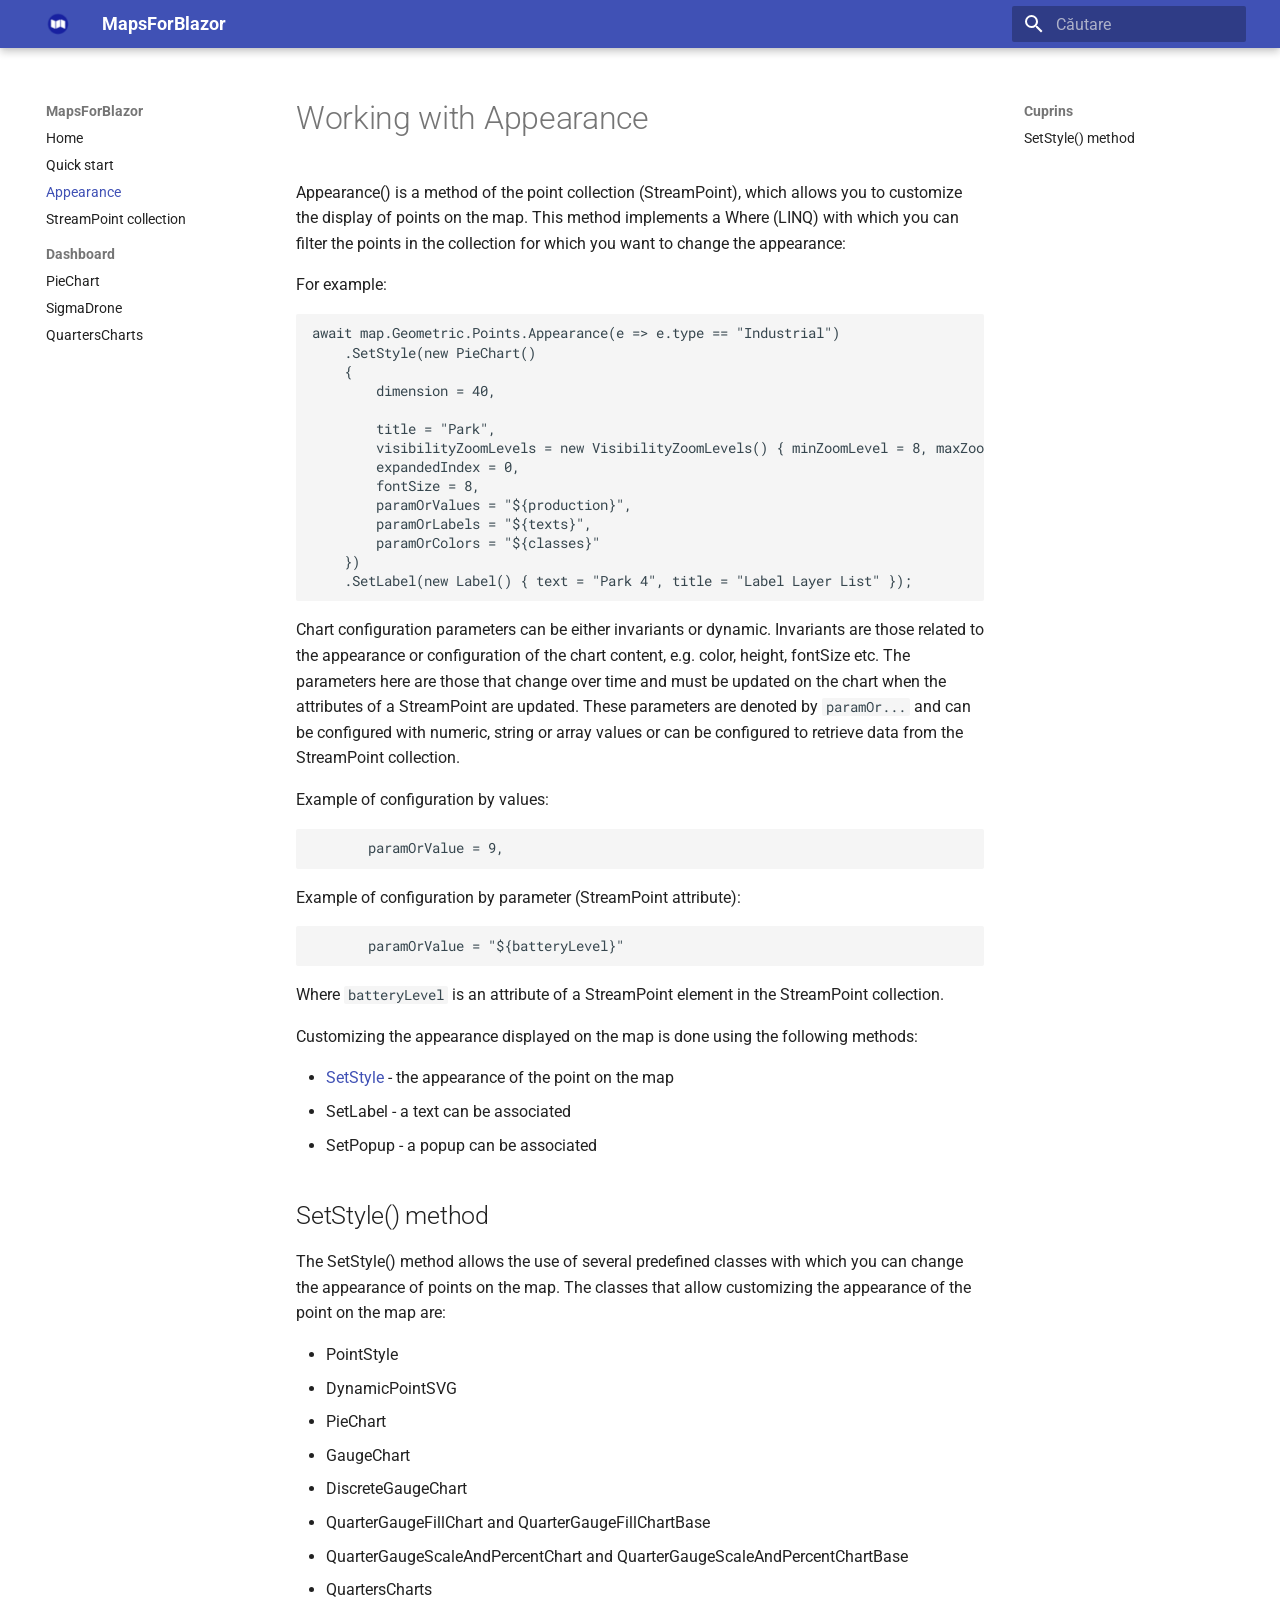
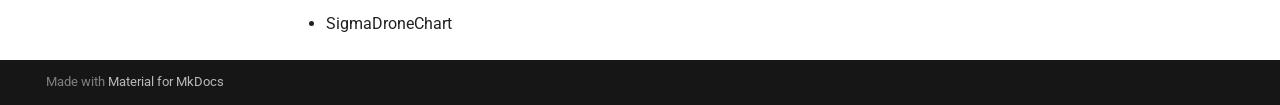
==== commit 7f0d3e27: "Deployed 03b5b41 with MkDocs version: 1.6.1" ====
--- a/Appearance/index.html
+++ b/Appearance/index.html
@@ -414,6 +414,27 @@
   
   <span class="md-ellipsis">
     SigmaDrone
+  </span>
+  
+
+      </a>
+    </li>
+  
+
+              
+            
+              
+                
+  
+  
+  
+  
+    <li class="md-nav__item">
+      <a href="../QuartersCharts/" class="md-nav__link">
+        
+  
+  <span class="md-ellipsis">
+    QuartersCharts
   </span>
   
 
